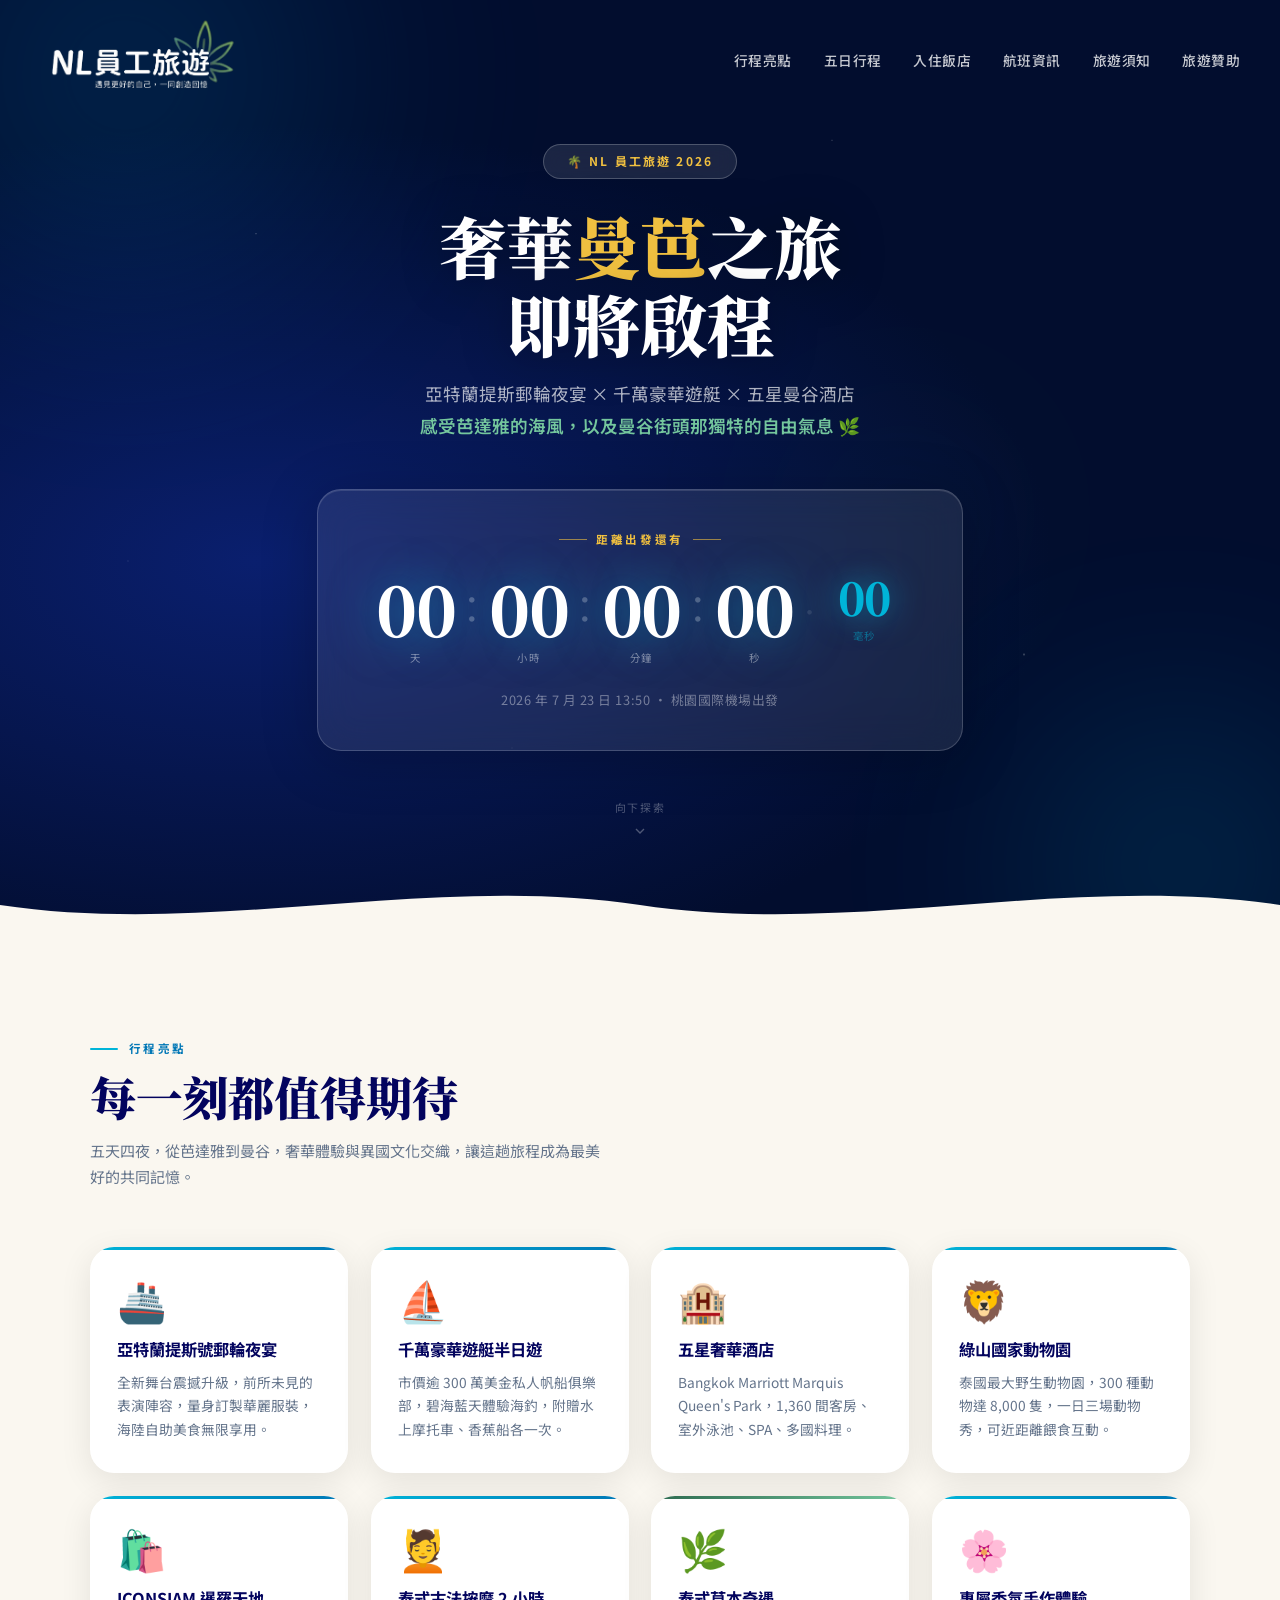
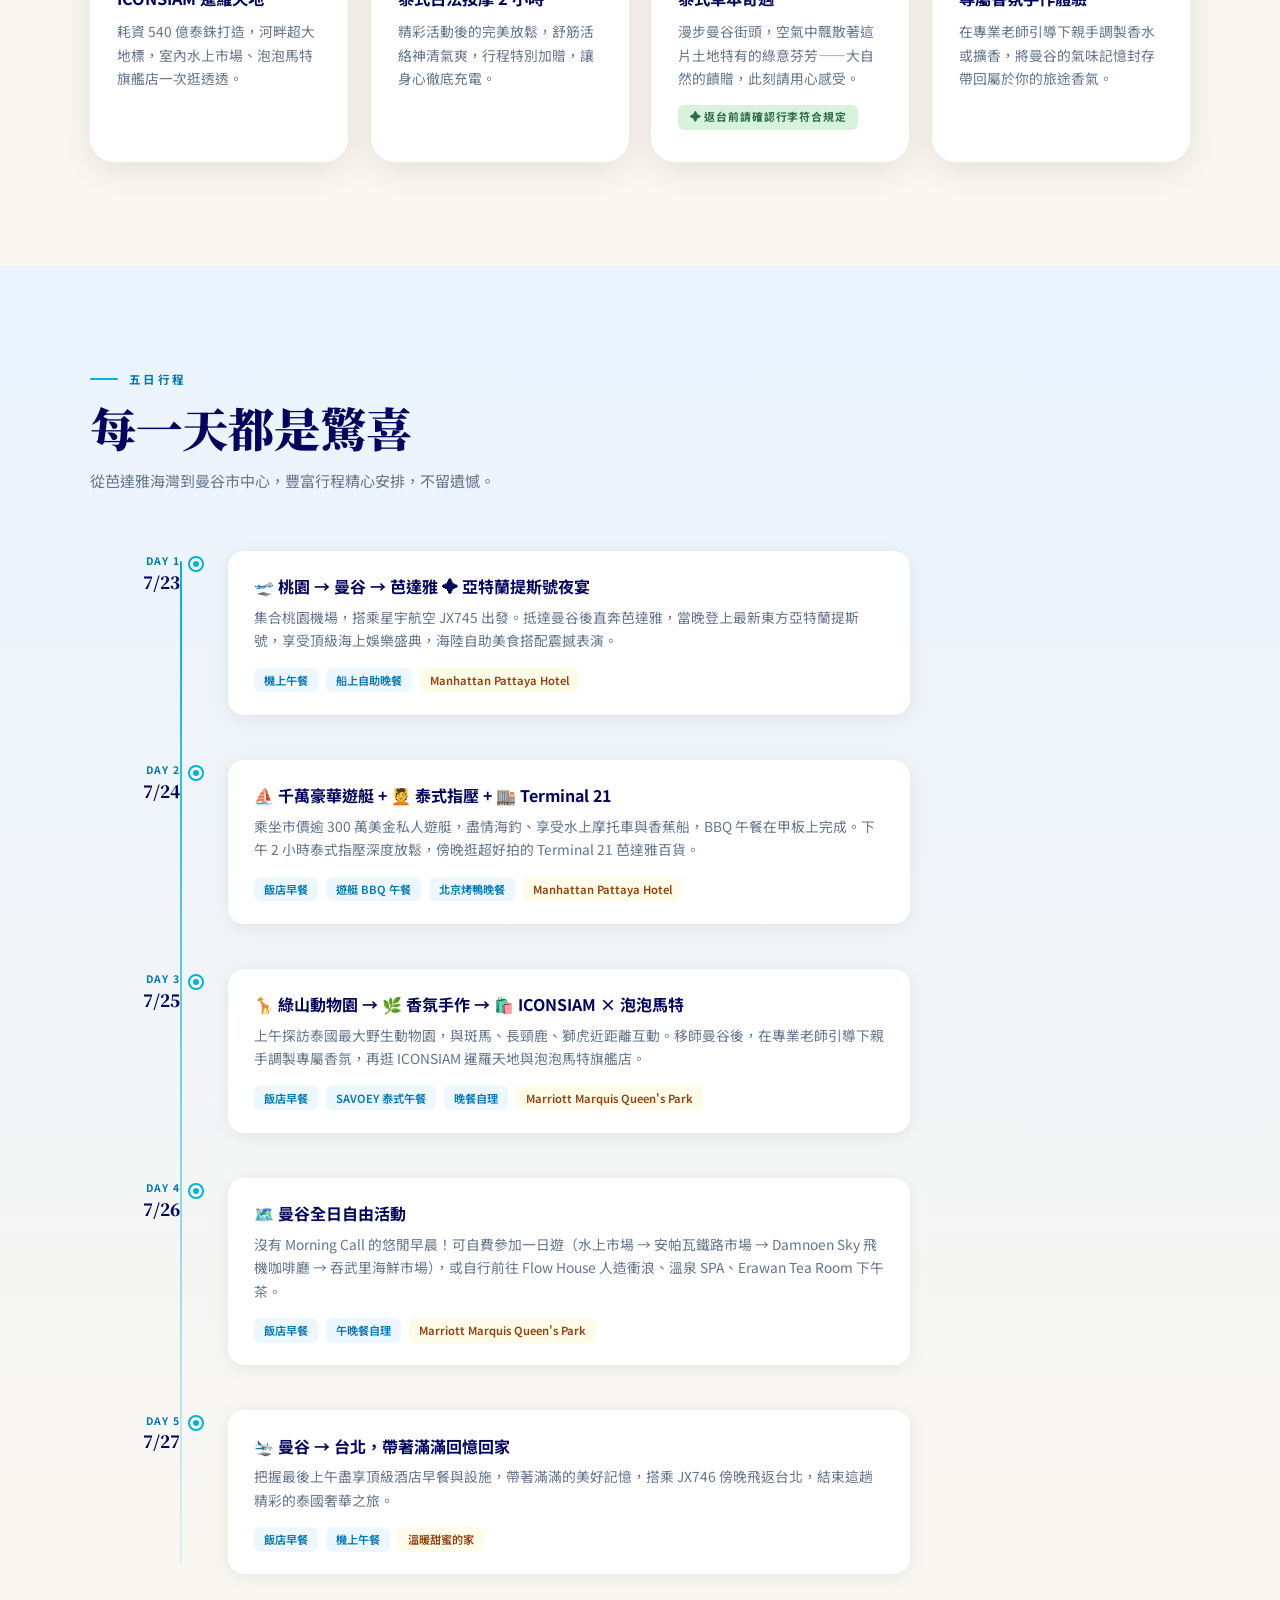
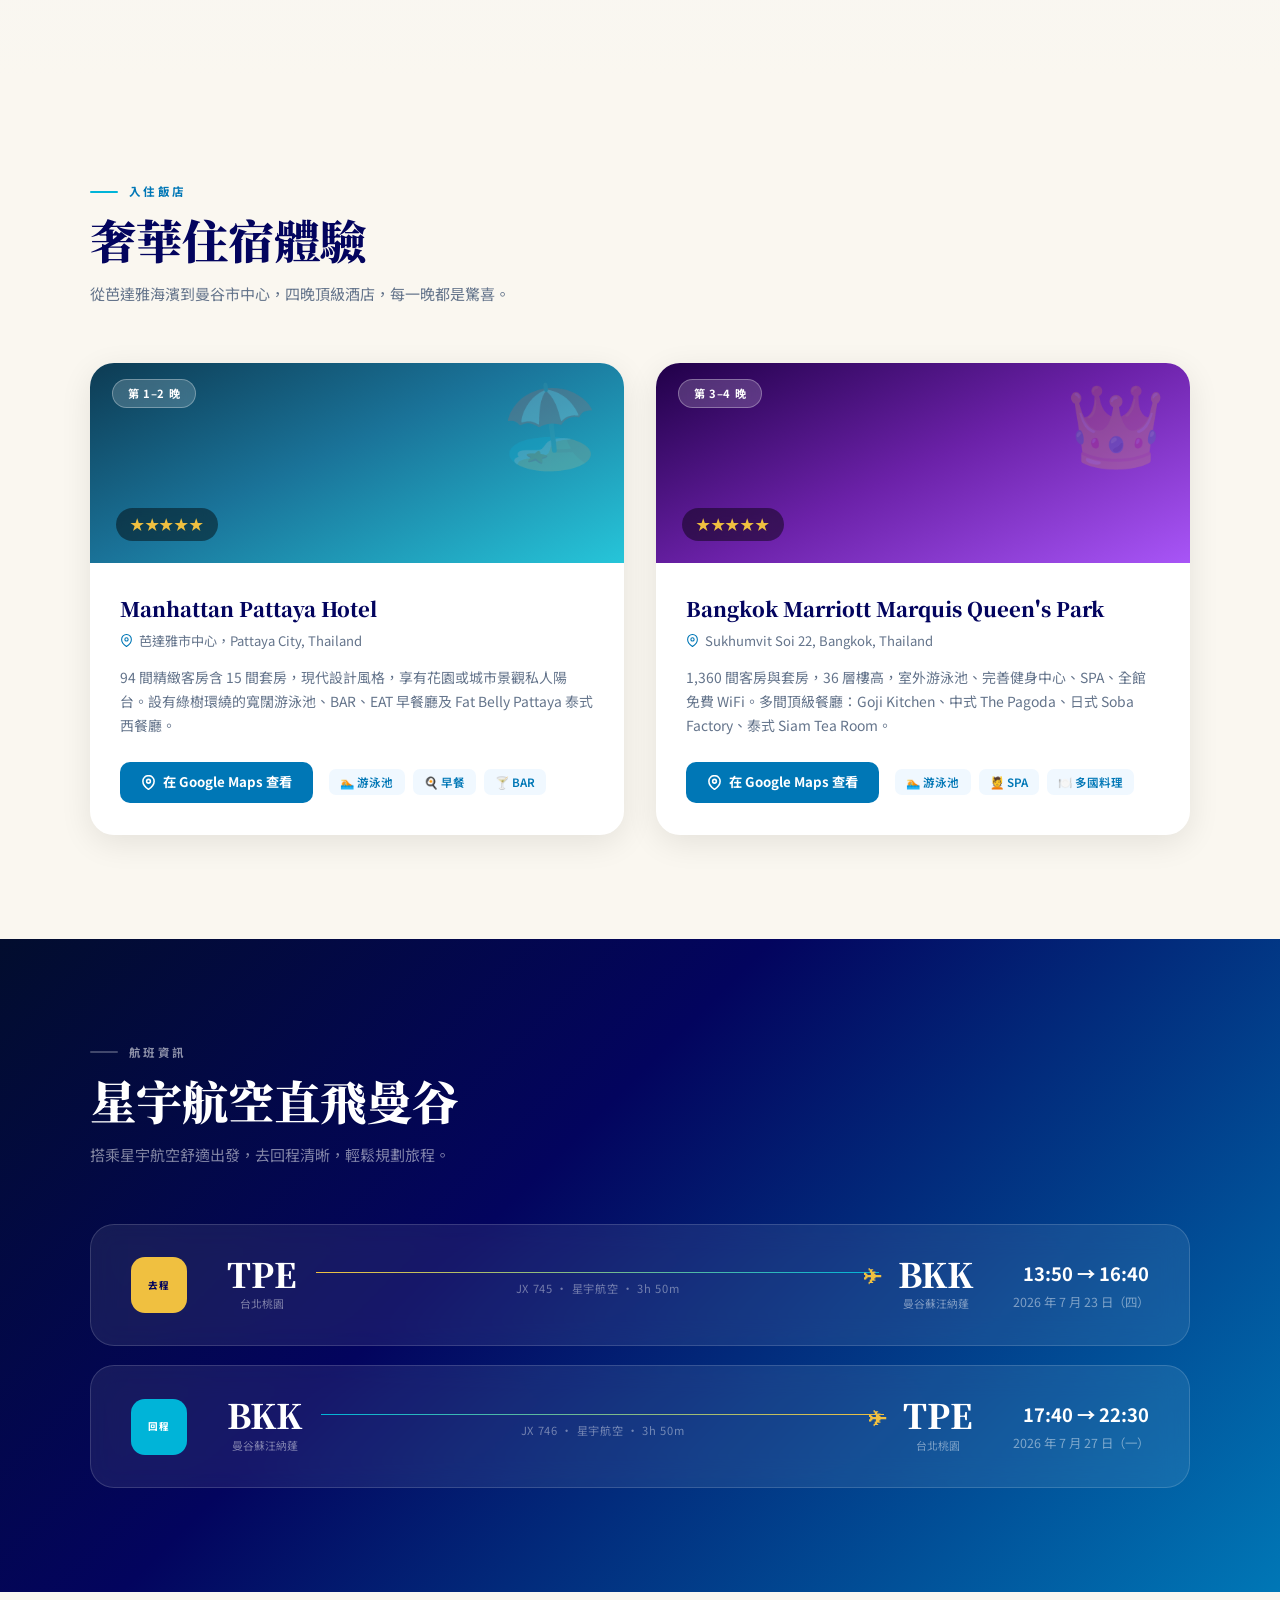
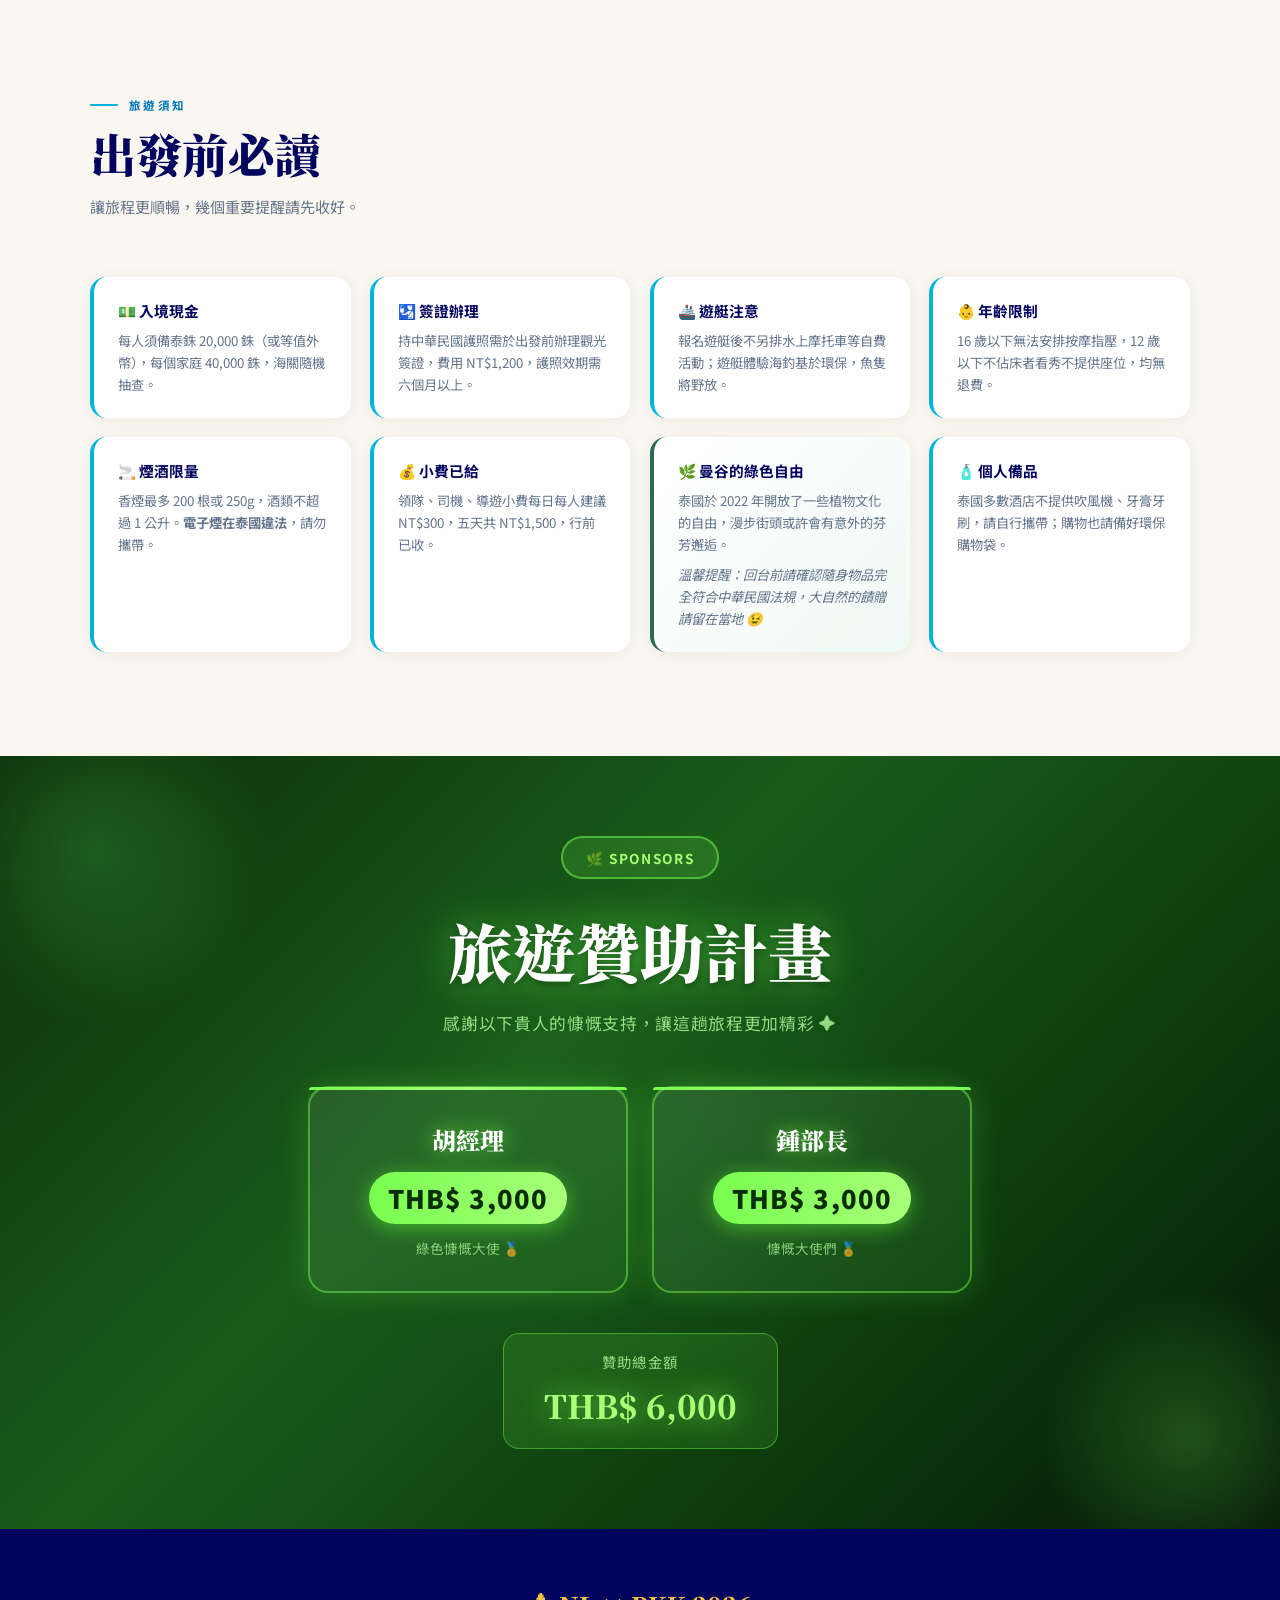
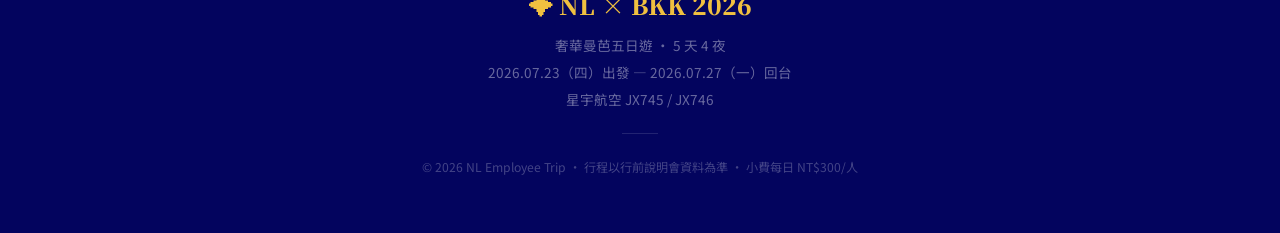
==== index.html @ 656993e3 "update" ====
<!DOCTYPE html>
<html lang="zh-TW">
<head>
  <meta charset="UTF-8" />
  <meta name="viewport" content="width=device-width, initial-scale=1.0" />
  <title>NL 員工旅遊 2026 — 奢華曼芭五日</title>
  <meta name="description" content="NL 2026 員工旅遊：亞特蘭提斯郵輪夜宴 × 千萬豪華遊艇 × 五星曼谷酒店，7/23 出發！" />
  <!-- Fonts -->
  <link rel="preconnect" href="https://fonts.googleapis.com" />
  <link rel="preconnect" href="https://fonts.gstatic.com" crossorigin />
  <link href="https://fonts.googleapis.com/css2?family=Noto+Serif+TC:wght@700;900&family=Noto+Sans+TC:wght@400;500;700&display=swap" rel="stylesheet" />
  <!-- AOS -->
  <link href="https://unpkg.com/aos@2.3.1/dist/aos.css" rel="stylesheet" />
  <!-- Site CSS -->
  <link rel="stylesheet" href="style.css" />
  <meta property="og:title" content="NL 員工旅遊 2026 — 奢華曼芭五日" />
  <meta property="og:description" content="NL 2026 員工旅遊：亞特蘭提斯郵輪夜宴 × 千萬豪華遊艇 × 五星曼谷酒店，7/23 出發！" />
  <meta property="og:image" content="https://toychen-nl.github.io/nl-bkk/logo.png" />
  <meta property="og:url" content="https://toychen-nl.github.io/nl-bkk/" />
  <meta property="og:type" content="website" />
</head>
<body>

<!-- Floating leaves (cannabis-adjacent 🌿) -->
<div class="leaves-stage" aria-hidden="true"></div>

<!-- ── Navbar ── -->
<nav id="nav">
  <a class="nav-brand" href="#"><img src="logo.png" alt="NL Logo" class="nav-logo-img" style="max-width: 200px;" /></a>
  <button class="nav-toggle" id="nav-toggle" aria-label="選單">
    <span></span><span></span><span></span>
  </button>
  <ul class="nav-menu" id="nav-menu">
    <li><a href="#highlights">行程亮點</a></li>
    <li><a href="#itinerary">五日行程</a></li>
    <li><a href="#hotels">入住飯店</a></li>
    <li><a href="#flight">航班資訊</a></li>
    <li><a href="#tips">旅遊須知</a></li>
    <li><a href="#sponsors">旅遊贊助</a></li>
  </ul>
</nav>

<!-- ── Hero ── -->
<header class="hero">
  <div class="blob blob-a"></div>
  <div class="blob blob-b"></div>
  <div class="blob blob-c"></div>
  <div class="stars"></div>

  <span class="hero-eyebrow">🌴 NL 員工旅遊 2026</span>

  <h1>
    奢華<em>曼芭</em>之旅<br/>即將啟程
  </h1>

  <p class="hero-tagline">
    亞特蘭提斯郵輪夜宴 × 千萬豪華遊艇 × 五星曼谷酒店<br />
    <span class="herb-hint">感受芭達雅的海風，以及曼谷街頭那獨特的自由氣息 🌿</span>
  </p>

  <!-- Countdown -->
  <div class="cd-card">
    <div class="cd-label">距離出發還有</div>
    <div class="countdown">
      <div class="cd-unit">
        <span class="cd-num" id="cd-d">--</span>
        <span class="cd-unit-label">天</span>
      </div>
      <div class="cd-colon">:</div>
      <div class="cd-unit">
        <span class="cd-num" id="cd-h">--</span>
        <span class="cd-unit-label">小時</span>
      </div>
      <div class="cd-colon">:</div>
      <div class="cd-unit">
        <span class="cd-num" id="cd-m">--</span>
        <span class="cd-unit-label">分鐘</span>
      </div>
      <div class="cd-colon">:</div>
      <div class="cd-unit">
        <span class="cd-num" id="cd-s">--</span>
        <span class="cd-unit-label">秒</span>
      </div>
      <div class="cd-colon cd-dot">.</div>
      <div class="cd-unit cd-unit-ms">
        <span class="cd-num" id="cd-ms">--</span>
        <span class="cd-unit-label">毫秒</span>
      </div>
    </div>
    <div class="cd-note">2026 年 7 月 23 日 13:50 · 桃園國際機場出發</div>
  </div>

  <div class="scroll-cue">
    <span>向下探索</span>
    <svg viewBox="0 0 24 24" fill="none" stroke="currentColor" stroke-width="2">
      <polyline points="6 9 12 15 18 9"/>
    </svg>
  </div>

  <!-- Wave -->
  <div class="hero-wave">
    <svg viewBox="0 0 1440 72" preserveAspectRatio="none" fill="#faf7f0" xmlns="http://www.w3.org/2000/svg">
      <path d="M0,36 C240,72 480,0 720,36 C960,72 1200,0 1440,36 L1440,72 L0,72 Z"/>
    </svg>
  </div>
</header>

<!-- ── Highlights ── -->
<section id="highlights">
  <div class="inner">
    <p class="s-eyebrow" data-aos="fade-right">行程亮點</p>
    <h2 class="s-title" data-aos="fade-up">每一刻都值得期待</h2>
    <p class="s-desc" data-aos="fade-up" data-aos-delay="60">
      五天四夜，從芭達雅到曼谷，奢華體驗與異國文化交織，讓這趟旅程成為最美好的共同記憶。
    </p>
    <div class="hl-grid">
      <div class="hl-card" data-aos="fade-up" data-aos-delay="0">
        <span class="hl-icon">🚢</span>
        <h3>亞特蘭提斯號郵輪夜宴</h3>
        <p>全新舞台震撼升級，前所未見的表演陣容，量身訂製華麗服裝，海陸自助美食無限享用。</p>
      </div>
      <div class="hl-card" data-aos="fade-up" data-aos-delay="60">
        <span class="hl-icon">⛵</span>
        <h3>千萬豪華遊艇半日遊</h3>
        <p>市價逾 300 萬美金私人帆船俱樂部，碧海藍天體驗海釣，附贈水上摩托車、香蕉船各一次。</p>
      </div>
      <div class="hl-card" data-aos="fade-up" data-aos-delay="120">
        <span class="hl-icon">🏨</span>
        <h3>五星奢華酒店</h3>
        <p>Bangkok Marriott Marquis Queen's Park，1,360 間客房、室外泳池、SPA、多國料理。</p>
      </div>
      <div class="hl-card" data-aos="fade-up" data-aos-delay="0">
        <span class="hl-icon">🦁</span>
        <h3>綠山國家動物園</h3>
        <p>泰國最大野生動物園，300 種動物達 8,000 隻，一日三場動物秀，可近距離餵食互動。</p>
      </div>
      <div class="hl-card" data-aos="fade-up" data-aos-delay="60">
        <span class="hl-icon">🛍️</span>
        <h3>ICONSIAM 暹羅天地</h3>
        <p>耗資 540 億泰銖打造，河畔超大地標，室內水上市場、泡泡馬特旗艦店一次逛透透。</p>
      </div>
      <div class="hl-card" data-aos="fade-up" data-aos-delay="120">
        <span class="hl-icon">💆</span>
        <h3>泰式古法按摩 2 小時</h3>
        <p>精彩活動後的完美放鬆，舒筋活絡神清氣爽，行程特別加贈，讓身心徹底充電。</p>
      </div>
      <div class="hl-card herb" data-aos="fade-up" data-aos-delay="0">
        <span class="hl-icon">🌿</span>
        <h3>泰式草本奇遇</h3>
        <p>漫步曼谷街頭，空氣中飄散著這片土地特有的綠意芬芳——大自然的饋贈，此刻請用心感受。</p>
        <span class="herb-tag">✦ 返台前請確認行李符合規定</span>
      </div>
      <div class="hl-card" data-aos="fade-up" data-aos-delay="60">
        <span class="hl-icon">🌸</span>
        <h3>專屬香氛手作體驗</h3>
        <p>在專業老師引導下親手調製香水或擴香，將曼谷的氣味記憶封存帶回屬於你的旅途香氣。</p>
      </div>
    </div>
  </div>
</section>

<!-- ── Itinerary ── -->
<section id="itinerary">
  <div class="inner">
    <p class="s-eyebrow" data-aos="fade-right">五日行程</p>
    <h2 class="s-title" data-aos="fade-up">每一天都是驚喜</h2>
    <p class="s-desc" data-aos="fade-up" data-aos-delay="60">
      從芭達雅海灣到曼谷市中心，豐富行程精心安排，不留遺憾。
    </p>

    <div class="timeline">
      <!-- Day 1 -->
      <div class="tl-row" data-aos="fade-up">
        <div class="tl-meta">
          <span class="tl-day">Day 1</span>
          <span class="tl-date">7/23</span>
        </div>
        <div class="tl-connector"><div class="tl-dot"></div></div>
        <div class="tl-content">
          <h3>🛫 桃園 → 曼谷 → 芭達雅 ✦ 亞特蘭提斯號夜宴</h3>
          <p>集合桃園機場，搭乘星宇航空 JX745 出發。抵達曼谷後直奔芭達雅，當晚登上最新東方亞特蘭提斯號，享受頂級海上娛樂盛典，海陸自助美食搭配震撼表演。</p>
          <div class="tl-tags">
            <span class="tl-tag meal">機上午餐</span>
            <span class="tl-tag meal">船上自助晚餐</span>
            <span class="tl-tag hotel">Manhattan Pattaya Hotel</span>
          </div>
        </div>
      </div>
      <!-- Day 2 -->
      <div class="tl-row" data-aos="fade-up">
        <div class="tl-meta">
          <span class="tl-day">Day 2</span>
          <span class="tl-date">7/24</span>
        </div>
        <div class="tl-connector"><div class="tl-dot"></div></div>
        <div class="tl-content">
          <h3>⛵ 千萬豪華遊艇 + 💆 泰式指壓 + 🏬 Terminal 21</h3>
          <p>乘坐市價逾 300 萬美金私人遊艇，盡情海釣、享受水上摩托車與香蕉船，BBQ 午餐在甲板上完成。下午 2 小時泰式指壓深度放鬆，傍晚逛超好拍的 Terminal 21 芭達雅百貨。</p>
          <div class="tl-tags">
            <span class="tl-tag meal">飯店早餐</span>
            <span class="tl-tag meal">遊艇 BBQ 午餐</span>
            <span class="tl-tag meal">北京烤鴨晚餐</span>
            <span class="tl-tag hotel">Manhattan Pattaya Hotel</span>
          </div>
        </div>
      </div>
      <!-- Day 3 -->
      <div class="tl-row" data-aos="fade-up">
        <div class="tl-meta">
          <span class="tl-day">Day 3</span>
          <span class="tl-date">7/25</span>
        </div>
        <div class="tl-connector"><div class="tl-dot"></div></div>
        <div class="tl-content">
          <h3>🦒 綠山動物園 → 🌿 香氛手作 → 🛍️ ICONSIAM × 泡泡馬特</h3>
          <p>上午探訪泰國最大野生動物園，與斑馬、長頸鹿、獅虎近距離互動。移師曼谷後，在專業老師引導下親手調製專屬香氛，再逛 ICONSIAM 暹羅天地與泡泡馬特旗艦店。</p>
          <div class="tl-tags">
            <span class="tl-tag meal">飯店早餐</span>
            <span class="tl-tag meal">SAVOEY 泰式午餐</span>
            <span class="tl-tag meal">晚餐自理</span>
            <span class="tl-tag hotel">Marriott Marquis Queen's Park</span>
          </div>
        </div>
      </div>
      <!-- Day 4 -->
      <div class="tl-row" data-aos="fade-up">
        <div class="tl-meta">
          <span class="tl-day">Day 4</span>
          <span class="tl-date">7/26</span>
        </div>
        <div class="tl-connector"><div class="tl-dot"></div></div>
        <div class="tl-content">
          <h3>🗺️ 曼谷全日自由活動</h3>
          <p>沒有 Morning Call 的悠閒早晨！可自費參加一日遊（水上市場 → 安帕瓦鐵路市場 → Damnoen Sky 飛機咖啡廳 → 吞武里海鮮市場），或自行前往 Flow House 人造衝浪、溫泉 SPA、Erawan Tea Room 下午茶。</p>
          <div class="tl-tags">
            <span class="tl-tag meal">飯店早餐</span>
            <span class="tl-tag meal">午晚餐自理</span>
            <span class="tl-tag hotel">Marriott Marquis Queen's Park</span>
          </div>
        </div>
      </div>
      <!-- Day 5 -->
      <div class="tl-row" data-aos="fade-up">
        <div class="tl-meta">
          <span class="tl-day">Day 5</span>
          <span class="tl-date">7/27</span>
        </div>
        <div class="tl-connector"><div class="tl-dot"></div></div>
        <div class="tl-content">
          <h3>🛬 曼谷 → 台北，帶著滿滿回憶回家</h3>
          <p>把握最後上午盡享頂級酒店早餐與設施，帶著滿滿的美好記憶，搭乘 JX746 傍晚飛返台北，結束這趟精彩的泰國奢華之旅。</p>
          <div class="tl-tags">
            <span class="tl-tag meal">飯店早餐</span>
            <span class="tl-tag meal">機上午餐</span>
            <span class="tl-tag hotel">溫暖甜蜜的家</span>
          </div>
        </div>
      </div>
    </div>
  </div>
</section>

<!-- ── Hotels ── -->
<section id="hotels">
  <div class="inner">
    <p class="s-eyebrow" data-aos="fade-right">入住飯店</p>
    <h2 class="s-title" data-aos="fade-up">奢華住宿體驗</h2>
    <p class="s-desc" data-aos="fade-up" data-aos-delay="60">
      從芭達雅海濱到曼谷市中心，四晚頂級酒店，每一晚都是驚喜。
    </p>
    <div class="hotel-grid">
      <!-- Hotel 1 -->
      <div class="hotel-card" data-aos="fade-up">
        <div class="hotel-cover hotel-cover-1">
          <span class="hotel-nights-pill">第 1–2 晚</span>
          <div class="hotel-big-icon">🏖️</div>
          <div class="hotel-stars-pill">★★★★★</div>
        </div>
        <div class="hotel-body">
          <h3>Manhattan Pattaya Hotel</h3>
          <div class="hotel-loc">
            <svg viewBox="0 0 24 24" fill="none" stroke="currentColor" stroke-width="2">
              <path d="M21 10c0 7-9 13-9 13s-9-6-9-13a9 9 0 1 1 18 0z"/><circle cx="12" cy="10" r="3"/>
            </svg>
            芭達雅市中心，Pattaya City, Thailand
          </div>
          <p class="hotel-desc">
            94 間精緻客房含 15 間套房，現代設計風格，享有花園或城市景觀私人陽台。設有綠樹環繞的寬闊游泳池、BAR、EAT 早餐廳及 Fat Belly Pattaya 泰式西餐廳。
          </p>
          <div class="hotel-actions">
            <a class="map-btn" href="https://www.google.com/maps/search/?api=1&query=Manhattan+Pattaya+Hotel+Pattaya+Thailand" target="_blank" rel="noopener">
              <svg viewBox="0 0 24 24" fill="none" stroke="currentColor" stroke-width="2.5">
                <path d="M21 10c0 7-9 13-9 13s-9-6-9-13a9 9 0 1 1 18 0z"/><circle cx="12" cy="10" r="3"/>
              </svg>
              在 Google Maps 查看
            </a>
            <div class="hotel-feature">
              <span class="h-feat">🏊 游泳池</span>
              <span class="h-feat">🍳 早餐</span>
              <span class="h-feat">🍸 BAR</span>
            </div>
          </div>
        </div>
      </div>
      <!-- Hotel 2 -->
      <div class="hotel-card" data-aos="fade-up" data-aos-delay="100">
        <div class="hotel-cover hotel-cover-2">
          <span class="hotel-nights-pill">第 3–4 晚</span>
          <div class="hotel-big-icon">👑</div>
          <div class="hotel-stars-pill">★★★★★</div>
        </div>
        <div class="hotel-body">
          <h3>Bangkok Marriott Marquis Queen's Park</h3>
          <div class="hotel-loc">
            <svg viewBox="0 0 24 24" fill="none" stroke="currentColor" stroke-width="2">
              <path d="M21 10c0 7-9 13-9 13s-9-6-9-13a9 9 0 1 1 18 0z"/><circle cx="12" cy="10" r="3"/>
            </svg>
            Sukhumvit Soi 22, Bangkok, Thailand
          </div>
          <p class="hotel-desc">
            1,360 間客房與套房，36 層樓高，室外游泳池、完善健身中心、SPA、全館免費 WiFi。多間頂級餐廳：Goji Kitchen、中式 The Pagoda、日式 Soba Factory、泰式 Siam Tea Room。
          </p>
          <div class="hotel-actions">
            <a class="map-btn" href="https://www.google.com/maps/search/?api=1&query=Bangkok+Marriott+Marquis+Queen%27s+Park" target="_blank" rel="noopener">
              <svg viewBox="0 0 24 24" fill="none" stroke="currentColor" stroke-width="2.5">
                <path d="M21 10c0 7-9 13-9 13s-9-6-9-13a9 9 0 1 1 18 0z"/><circle cx="12" cy="10" r="3"/>
              </svg>
              在 Google Maps 查看
            </a>
            <div class="hotel-feature">
              <span class="h-feat">🏊 游泳池</span>
              <span class="h-feat">💆 SPA</span>
              <span class="h-feat">🍽️ 多國料理</span>
            </div>
          </div>
        </div>
      </div>
    </div>
  </div>
</section>

<!-- ── Flight ── -->
<section id="flight">
  <div class="inner">
    <p class="s-eyebrow" data-aos="fade-right">航班資訊</p>
    <h2 class="s-title" data-aos="fade-up">星宇航空直飛曼谷</h2>
    <p class="s-desc" data-aos="fade-up" data-aos-delay="60">
      搭乘星宇航空舒適出發，去回程清晰，輕鬆規劃旅程。
    </p>
    <div class="flight-list">
      <!-- Go -->
      <div class="f-card" data-aos="fade-up">
        <div class="f-badge go">去程</div>
        <div class="f-route">
          <div class="f-ap">
            <div class="f-code">TPE</div>
            <div class="f-city">台北桃園</div>
          </div>
          <div class="f-mid">
            <div class="f-bar"></div>
            <div class="f-num">JX 745 · 星宇航空 · 3h 50m</div>
          </div>
          <div class="f-ap">
            <div class="f-code">BKK</div>
            <div class="f-city">曼谷蘇汪納蓬</div>
          </div>
        </div>
        <div class="f-time">
          <div class="f-time-main">13:50 → 16:40</div>
          <div class="f-time-sub">2026 年 7 月 23 日（四）</div>
        </div>
      </div>
      <!-- Return -->
      <div class="f-card" data-aos="fade-up" data-aos-delay="80">
        <div class="f-badge back">回程</div>
        <div class="f-route">
          <div class="f-ap">
            <div class="f-code">BKK</div>
            <div class="f-city">曼谷蘇汪納蓬</div>
          </div>
          <div class="f-mid">
            <div class="f-bar" style="background:linear-gradient(90deg,var(--teal),var(--gold))"></div>
            <div class="f-num">JX 746 · 星宇航空 · 3h 50m</div>
          </div>
          <div class="f-ap">
            <div class="f-code">TPE</div>
            <div class="f-city">台北桃園</div>
          </div>
        </div>
        <div class="f-time">
          <div class="f-time-main">17:40 → 22:30</div>
          <div class="f-time-sub">2026 年 7 月 27 日（一）</div>
        </div>
      </div>
    </div>
  </div>
</section>

<!-- ── Tips ── -->
<section id="tips">
  <div class="inner">
    <p class="s-eyebrow" data-aos="fade-right">旅遊須知</p>
    <h2 class="s-title" data-aos="fade-up">出發前必讀</h2>
    <p class="s-desc" data-aos="fade-up" data-aos-delay="60">
      讓旅程更順暢，幾個重要提醒請先收好。
    </p>
    <div class="tips-grid">
      <div class="tip-card" data-aos="fade-up">
        <h4>💵 入境現金</h4>
        <p>每人須備泰銖 20,000 銖（或等值外幣），每個家庭 40,000 銖，海關隨機抽查。</p>
      </div>
      <div class="tip-card" data-aos="fade-up" data-aos-delay="40">
        <h4>🛂 簽證辦理</h4>
        <p>持中華民國護照需於出發前辦理觀光簽證，費用 NT$1,200，護照效期需六個月以上。</p>
      </div>
      <div class="tip-card" data-aos="fade-up" data-aos-delay="80">
        <h4>🚢 遊艇注意</h4>
        <p>報名遊艇後不另排水上摩托車等自費活動；遊艇體驗海釣基於環保，魚隻將野放。</p>
      </div>
      <div class="tip-card" data-aos="fade-up" data-aos-delay="120">
        <h4>👶 年齡限制</h4>
        <p>16 歲以下無法安排按摩指壓，12 歲以下不佔床者看秀不提供座位，均無退費。</p>
      </div>
      <div class="tip-card" data-aos="fade-up">
        <h4>🚬 煙酒限量</h4>
        <p>香煙最多 200 根或 250g，酒類不超過 1 公升。<strong>電子煙在泰國違法</strong>，請勿攜帶。</p>
      </div>
      <div class="tip-card" data-aos="fade-up" data-aos-delay="40">
        <h4>💰 小費已給</h4>
        <p>領隊、司機、導遊小費每日每人建議 NT$300，五天共 NT$1,500，行前已收。</p>
      </div>
      <div class="tip-card herb-tip" data-aos="fade-up" data-aos-delay="80">
        <h4>🌿 曼谷的綠色自由</h4>
        <p>泰國於 2022 年開放了一些植物文化的自由，漫步街頭或許會有意外的芬芳邂逅。</p>
        <p class="tip-wink">溫馨提醒：回台前請確認隨身物品完全符合中華民國法規，大自然的饋贈請留在當地 😉</p>
      </div>
      <div class="tip-card" data-aos="fade-up" data-aos-delay="120">
        <h4>🧴 個人備品</h4>
        <p>泰國多數酒店不提供吹風機、牙膏牙刷，請自行攜帶；購物也請備好環保購物袋。</p>
      </div>
    </div>
  </div>
</section>

<!-- ── Green Sponsors ── -->
<section id="sponsors" style="
  background: linear-gradient(135deg, #0a2e0a 0%, #1a5c1a 40%, #0d3d0d 70%, #051a05 100%);
  position: relative;
  overflow: hidden;
  padding: 5rem 0;
">
  <!-- Glow blobs -->
  <div style="position:absolute;top:-80px;left:-80px;width:350px;height:350px;background:radial-gradient(circle,rgba(80,200,80,0.25) 0%,transparent 70%);pointer-events:none;"></div>
  <div style="position:absolute;bottom:-60px;right:-60px;width:300px;height:300px;background:radial-gradient(circle,rgba(120,255,100,0.2) 0%,transparent 70%);pointer-events:none;"></div>
  <div style="position:absolute;top:50%;left:50%;transform:translate(-50%,-50%);width:600px;height:600px;background:radial-gradient(circle,rgba(60,180,60,0.1) 0%,transparent 65%);pointer-events:none;"></div>

  <div class="inner" style="position:relative;z-index:1;text-align:center;">

    <!-- Badge -->
    <div data-aos="zoom-in" style="display:inline-block;background:rgba(120,255,80,0.15);border:2px solid rgba(120,255,80,0.5);border-radius:999px;padding:.4rem 1.4rem;margin-bottom:1.2rem;">
      <span style="color:#a8ff78;font-size:.85rem;font-weight:700;letter-spacing:.12em;text-transform:uppercase;">🌿 Sponsors</span>
    </div>

    <!-- Title -->
    <h2 data-aos="fade-up" data-aos-delay="60" style="
      font-family:'Noto Serif TC',serif;
      font-size:clamp(2.2rem,6vw,4rem);
      font-weight:900;
      color:#fff;
      margin:0 0 .4rem;
      text-shadow:0 0 40px rgba(100,255,80,0.6), 0 2px 8px rgba(0,0,0,.6);
    ">
      旅遊贊助計畫
    </h2>
    <p data-aos="fade-up" data-aos-delay="100" style="color:rgba(180,255,160,0.8);font-size:1.05rem;margin-bottom:3rem;letter-spacing:.04em;">
      感謝以下貴人的慷慨支持，讓這趟旅程更加精彩 ✦
    </p>

    <!-- Sponsor Cards -->
    <div style="display:flex;flex-wrap:wrap;gap:1.5rem;justify-content:center;margin-bottom:2.5rem;">

      <!-- Card 1 -->
      <div data-aos="fade-up" data-aos-delay="120" style="
        background:linear-gradient(145deg,rgba(255,255,255,0.08),rgba(80,200,80,0.12));
        border:2px solid rgba(120,255,80,0.45);
        border-radius:20px;
        padding:2rem 2.5rem;
        min-width:260px;
        max-width:320px;
        flex:1;
        position:relative;
        box-shadow:0 0 30px rgba(80,200,60,0.3), inset 0 1px 0 rgba(255,255,255,0.12);
        backdrop-filter:blur(10px);
      ">
        <div style="position:absolute;top:-1px;right:-1px;left:-1px;height:3px;background:linear-gradient(90deg,#78ff50,#a8ff78,#78ff50);border-radius:20px 20px 0 0;"></div>
        <div style="
          font-family:'Noto Serif TC',serif;
          font-size:1.5rem;
          font-weight:900;
          color:#fff;
          margin-bottom:.3rem;
          text-shadow:0 0 20px rgba(120,255,80,0.7);
        ">胡經理</div>
        <div style="
          display:inline-block;
          background:linear-gradient(90deg,#78ff50,#a8ff78);
          color:#0a2e0a;
          font-weight:900;
          font-size:1.6rem;
          padding:.3rem 1.2rem;
          border-radius:999px;
          margin-top:.5rem;
          box-shadow:0 4px 20px rgba(100,255,60,0.5);
          letter-spacing:.04em;
        ">THB$ 3,000</div>
        <div style="margin-top:.8rem;color:rgba(180,255,160,0.7);font-size:.85rem;">綠色慷慨大使 🏅</div>
      </div>

      <!-- Card 2 -->
      <div data-aos="fade-up" data-aos-delay="200" style="
        background:linear-gradient(145deg,rgba(255,255,255,0.08),rgba(80,200,80,0.12));
        border:2px solid rgba(120,255,80,0.45);
        border-radius:20px;
        padding:2rem 2.5rem;
        min-width:260px;
        max-width:320px;
        flex:1;
        position:relative;
        box-shadow:0 0 30px rgba(80,200,60,0.3), inset 0 1px 0 rgba(255,255,255,0.12);
        backdrop-filter:blur(10px);
      ">
        <div style="position:absolute;top:-1px;right:-1px;left:-1px;height:3px;background:linear-gradient(90deg,#78ff50,#a8ff78,#78ff50);border-radius:20px 20px 0 0;"></div>
        <div style="
          font-family:'Noto Serif TC',serif;
          font-size:1.5rem;
          font-weight:900;
          color:#fff;
          margin-bottom:.3rem;
          text-shadow:0 0 20px rgba(120,255,80,0.7);
        ">鍾部長</div>
        <div style="
          display:inline-block;
          background:linear-gradient(90deg,#78ff50,#a8ff78);
          color:#0a2e0a;
          font-weight:900;
          font-size:1.6rem;
          padding:.3rem 1.2rem;
          border-radius:999px;
          margin-top:.5rem;
          box-shadow:0 4px 20px rgba(100,255,60,0.5);
          letter-spacing:.04em;
        ">THB$ 3,000</div>
        <div style="margin-top:.8rem;color:rgba(180,255,160,0.7);font-size:.85rem;">慷慨大使們 🏅</div>
      </div>

    </div>

    <!-- Total -->
    <div data-aos="zoom-in" data-aos-delay="280" style="
      display:inline-block;
      background:rgba(120,255,80,0.12);
      border:1.5px solid rgba(120,255,80,0.4);
      border-radius:16px;
      padding:1rem 2.5rem;
    ">
      <div style="color:rgba(180,255,160,0.8);font-size:.9rem;margin-bottom:.3rem;letter-spacing:.08em;">贊助總金額</div>
      <div style="
        font-family:'Noto Serif TC',serif;
        font-size:2rem;
        font-weight:900;
        color:#a8ff78;
        text-shadow:0 0 30px rgba(120,255,80,0.8);
      ">THB$ 6,000</div>
    </div>

  </div>
</section>

<!-- ── Footer ── -->
<footer>
  <div class="footer-logo">✦ NL × BKK 2026</div>
  <p class="footer-line">奢華曼芭五日遊 · 5 天 4 夜</p>
  <p class="footer-line">2026.07.23（四）出發 — 2026.07.27（一）回台</p>
  <p class="footer-line">星宇航空 JX745 / JX746</p>
  <div class="footer-divider"></div>
  <p class="footer-legal">© 2026 NL Employee Trip · 行程以行前說明會資料為準 · 小費每日 NT$300/人</p>
</footer>

<!-- ── Scripts ── -->
<script src="https://unpkg.com/aos@2.3.1/dist/aos.js"></script>
<script>
// AOS
AOS.init({ duration: 680, once: true, offset: 70, easing: 'ease-out-quart' });

// ── Countdown (requestAnimationFrame for smooth ms) ──
const TARGET = new Date('2026-07-23T13:50:00');
const cdD  = document.getElementById('cd-d');
const cdH  = document.getElementById('cd-h');
const cdM  = document.getElementById('cd-m');
const cdS  = document.getElementById('cd-s');
const cdMs = document.getElementById('cd-ms');
function pad2(n) { return String(Math.max(0, n)).padStart(2, '0'); }
function pad3(n) { return String(Math.max(0, n)).padStart(3, '0'); }

let prevS = -1;
function tick() {
  const diff = TARGET - Date.now();
  if (diff <= 0) {
    [cdD, cdH, cdM, cdS, cdMs].forEach(el => el.textContent = '00');
    return;
  }
  const s = Math.floor(diff / 1000);
  if (s !== prevS) {
    cdD.textContent = pad2(Math.floor(diff / 86400000));
    cdH.textContent = pad2(Math.floor((diff % 86400000) / 3600000));
    cdM.textContent = pad2(Math.floor((diff % 3600000)  / 60000));
    cdS.textContent = pad2(s % 60);
    prevS = s;
  }
  cdMs.textContent = pad3(diff % 1000);
  requestAnimationFrame(tick);
}
requestAnimationFrame(tick);

// ── Navbar scroll ──
const nav = document.getElementById('nav');
window.addEventListener('scroll', () => {
  nav.classList.toggle('stuck', window.scrollY > 40);
}, { passive: true });

// ── Mobile nav ──
const toggle = document.getElementById('nav-toggle');
const menu   = document.getElementById('nav-menu');
toggle.addEventListener('click', () => {
  menu.classList.toggle('open');
});
menu.querySelectorAll('a').forEach(a => a.addEventListener('click', () => menu.classList.remove('open')));

// ── Floating Leaves ──
const stage = document.querySelector('.leaves-stage');
const icons = ['🌿','🍃','🌱','🍀'];
const count = 14;
for (let i = 0; i < count; i++) {
  const el = document.createElement('span');
  el.className = 'fl';
  el.textContent = icons[i % icons.length];
  const dur   = 18 + Math.random() * 22;
  const delay = Math.random() * -30;
  const left  = Math.random() * 100;
  el.style.cssText = `left:${left}%;animation-duration:${dur}s;animation-delay:${delay}s;font-size:${0.7+Math.random()*0.8}rem;`;
  stage.appendChild(el);
}
</script>
</body>
</html>
---- style.css ----
/* ── Variables ── */
:root {
  --gold:        #f0c040;
  --gold-light:  #fde68a;
  --teal:        #00b4d8;
  --ocean:       #0077b6;
  --deep:        #03045e;
  --herb:        #2d6a4f;
  --herb-mid:    #40916c;
  --herb-light:  #74c69d;
  --sand:        #faf7f0;
  --white:       #ffffff;
  --text:        #1a1a2e;
  --muted:       #64748b;
  --card-shadow: 0 8px 32px rgba(0, 0, 0, 0.09);
  --radius-lg:   24px;
  --radius-md:   16px;
  --radius-sm:   10px;
}

/* ── Reset ── */
*, *::before, *::after { box-sizing: border-box; margin: 0; padding: 0; }
html { scroll-behavior: smooth; }
body {
  font-family: 'Noto Sans TC', 'Microsoft JhengHei', sans-serif;
  background: var(--sand);
  color: var(--text);
  line-height: 1.65;
  overflow-x: hidden;
}
img { display: block; max-width: 100%; }
a { color: inherit; }

/* Scrollbar */
::-webkit-scrollbar { width: 5px; }
::-webkit-scrollbar-track { background: #f0f0f0; }
::-webkit-scrollbar-thumb { background: var(--teal); border-radius: 3px; }

/* ── Floating Leaves ── */
.leaves-stage {
  position: fixed; inset: 0;
  pointer-events: none; z-index: 0;
  overflow: hidden;
}
.fl {
  position: absolute;
  font-size: 1.1rem;
  opacity: 0;
  animation: leaf-rise linear infinite;
  user-select: none;
  filter: blur(0.5px);
}
@keyframes leaf-rise {
  0%   { transform: translateY(100vh) rotate(0deg)   scale(0.8); opacity: 0; }
  8%   { opacity: 0.07; }
  92%  { opacity: 0.07; }
  100% { transform: translateY(-120px) rotate(540deg) scale(1.1); opacity: 0; }
}

/* ── Navbar ── */
#nav {
  position: fixed; top: 0; left: 0; right: 0; z-index: 999;
  display: flex; align-items: center; justify-content: space-between;
  padding: 1.2rem 2.5rem;
  transition: padding 0.35s, background 0.35s, box-shadow 0.35s;
}
#nav.stuck {
  padding: 0.75rem 2.5rem;
  background: rgba(3, 4, 94, 0.93);
  backdrop-filter: blur(14px);
  box-shadow: 0 2px 24px rgba(0,0,0,0.3);
}
.nav-brand {
  font-family: 'Noto Serif TC', serif;
  font-size: 1.05rem; font-weight: 900;
  color: var(--gold); letter-spacing: 0.05em;
  display: flex; align-items: center; gap: 0.4rem;
  text-decoration: none; z-index: 1;
}
.nav-menu { display: flex; gap: 2rem; list-style: none; }
.nav-menu a {
  color: rgba(255,255,255,0.78); text-decoration: none;
  font-size: 0.86rem; font-weight: 500;
  letter-spacing: 0.03em;
  position: relative; padding-bottom: 2px;
  transition: color 0.2s;
}
.nav-menu a::after {
  content: '';
  position: absolute; left: 0; bottom: 0; right: 0; height: 2px;
  background: var(--gold); border-radius: 1px;
  transform: scaleX(0); transform-origin: left;
  transition: transform 0.25s;
}
.nav-menu a:hover { color: var(--gold); }
.nav-menu a:hover::after { transform: scaleX(1); }
.nav-toggle {
  display: none; background: none; border: none;
  cursor: pointer; padding: 4px;
}
.nav-toggle span {
  display: block; width: 22px; height: 2px;
  background: var(--gold); border-radius: 1px;
  margin: 4px 0; transition: all 0.3s;
}

/* ── Hero ── */
.hero {
  position: relative; min-height: 100svh;
  display: flex; flex-direction: column;
  align-items: center; justify-content: center;
  text-align: center;
  padding: 9rem 1.5rem 6rem;
  overflow: hidden;
  background: radial-gradient(ellipse at 20% 60%, #0a1f6e 0%, #020d2e 55%),
              radial-gradient(ellipse at 80% 30%, #0077b6 0%, transparent 60%);
}
/* Animated blobs */
.blob {
  position: absolute; border-radius: 50%;
  filter: blur(90px); pointer-events: none;
  animation: blob-float ease-in-out infinite alternate;
}
.blob-a {
  width: 650px; height: 650px;
  background: radial-gradient(circle, #0077b6 0%, transparent 70%);
  top: -250px; left: -200px; opacity: 0.25;
  animation-duration: 22s;
}
.blob-b {
  width: 500px; height: 500px;
  background: radial-gradient(circle, var(--teal) 0%, transparent 70%);
  bottom: -180px; right: -150px; opacity: 0.18;
  animation-duration: 18s; animation-delay: -9s;
}
.blob-c {
  width: 320px; height: 320px;
  background: radial-gradient(circle, var(--herb) 0%, transparent 70%);
  top: 38%; left: 58%; opacity: 0.12;
  animation-duration: 26s; animation-delay: -4s;
}
@keyframes blob-float {
  from { transform: translate(0,0) scale(1); }
  to   { transform: translate(24px, -18px) scale(1.06); }
}
/* Star particles */
.stars {
  position: absolute; inset: 0;
  background-image:
    radial-gradient(1px 1px at 20% 25%, rgba(255,255,255,0.35) 0%, transparent 100%),
    radial-gradient(1px 1px at 65% 15%, rgba(255,255,255,0.25) 0%, transparent 100%),
    radial-gradient(1.5px 1.5px at 80% 70%, rgba(255,255,255,0.3) 0%, transparent 100%),
    radial-gradient(1px 1px at 40% 80%, rgba(255,255,255,0.2) 0%, transparent 100%),
    radial-gradient(1px 1px at 10% 60%, rgba(255,255,255,0.15) 0%, transparent 100%);
  pointer-events: none;
}
/* Bottom wave */
.hero-wave {
  position: absolute; bottom: -2px; left: 0; right: 0;
  line-height: 0;
}
.hero-wave svg { display: block; width: 100%; }

/* Hero content */
.hero-eyebrow {
  position: relative; z-index: 2;
  display: inline-flex; align-items: center; gap: 0.6rem;
  background: rgba(255,255,255,0.10);
  border: 1px solid rgba(255,255,255,0.22);
  backdrop-filter: blur(10px);
  border-radius: 999px; padding: 0.4rem 1.4rem;
  font-size: 0.75rem; font-weight: 700;
  letter-spacing: 0.18em; text-transform: uppercase;
  color: var(--gold); margin-bottom: 1.8rem;
}
.hero h1 {
  position: relative; z-index: 2;
  font-family: 'Noto Serif TC', serif;
  font-size: clamp(2.4rem, 6.5vw, 4.2rem);
  font-weight: 900; color: #fff; line-height: 1.15;
  text-shadow: 0 2px 48px rgba(0,0,0,0.35);
  margin-bottom: 1rem;
}
.hero h1 em { color: var(--gold); font-style: normal; }
.hero-tagline {
  position: relative; z-index: 2;
  color: rgba(255,255,255,0.68);
  font-size: clamp(0.9rem, 2.3vw, 1.1rem);
  max-width: 540px; margin: 0 auto 3rem;
  line-height: 1.8;
}
.hero-tagline .herb-hint {
  color: var(--herb-light); font-weight: 600;
}

/* ── Countdown ── */
.cd-card {
  position: relative; z-index: 2;
  background: rgba(255,255,255,0.09);
  border: 1px solid rgba(255,255,255,0.18);
  backdrop-filter: blur(20px);
  -webkit-backdrop-filter: blur(20px);
  border-radius: var(--radius-lg);
  padding: 2.5rem 3.5rem;
  margin-bottom: 2.5rem;
  box-shadow: 0 8px 56px rgba(0,0,0,0.22),
              inset 0 1px 0 rgba(255,255,255,0.12);
}
.cd-label {
  color: var(--gold);
  font-size: 0.72rem; font-weight: 700;
  letter-spacing: 0.22em; text-transform: uppercase;
  margin-bottom: 1.6rem;
  display: flex; align-items: center; justify-content: center; gap: 0.6rem;
}
.cd-label::before,
.cd-label::after {
  content: '';
  display: block; width: 28px; height: 1px;
  background: var(--gold); opacity: 0.6;
}
.countdown {
  display: flex; align-items: flex-start;
  justify-content: center; gap: 0.4rem;
}
.cd-unit { display: flex; flex-direction: column; align-items: center; min-width: 84px; }
.cd-num {
  font-family: 'Noto Serif TC', serif;
  font-size: clamp(2.8rem, 7vw, 4.2rem);
  font-weight: 900; color: #fff; line-height: 1;
  font-variant-numeric: tabular-nums;
  text-shadow: 0 0 48px rgba(0,180,216,0.55);
  letter-spacing: -0.02em;
}
.cd-unit-label {
  color: rgba(255,255,255,0.45);
  font-size: 0.65rem; letter-spacing: 0.15em;
  text-transform: uppercase; margin-top: 0.45rem;
}
.cd-colon {
  font-family: 'Noto Serif TC', serif;
  font-size: clamp(2rem, 5vw, 3rem);
  color: rgba(255,255,255,0.25); font-weight: 300;
  line-height: 1.1; padding-bottom: 1.2rem;
}
.cd-dot {
  font-size: clamp(1.6rem, 4vw, 2.5rem);
  padding-bottom: 1.5rem;
  opacity: 0.4;
}
.cd-unit-ms .cd-num {
  font-size: clamp(1.8rem, 4.5vw, 2.8rem);
  color: var(--teal);
  text-shadow: 0 0 32px rgba(0,180,216,0.7);
  font-variant-numeric: tabular-nums;
  letter-spacing: -0.01em;
  min-width: 64px;
  text-align: center;
}
.cd-unit-ms .cd-unit-label {
  color: rgba(0,180,216,0.5);
}
.cd-note {
  margin-top: 1.4rem;
  color: rgba(255,255,255,0.4);
  font-size: 0.8rem; letter-spacing: 0.04em;
}

/* Scroll cue */
.scroll-cue {
  position: relative; z-index: 2;
  display: flex; flex-direction: column;
  align-items: center; gap: 0.4rem;
  color: rgba(255,255,255,0.3);
  font-size: 0.68rem; letter-spacing: 0.14em;
  text-transform: uppercase;
  animation: nudge 2.8s ease-in-out infinite;
  margin-top: 0.5rem;
}
.scroll-cue svg { width: 16px; }
@keyframes nudge {
  0%,100% { transform: translateY(0); }
  50%      { transform: translateY(9px); opacity: 0.6; }
}

/* ── Section Shared ── */
section { padding: 6.5rem 1.5rem; position: relative; }
.inner { max-width: 1100px; margin: 0 auto; }
.s-eyebrow {
  display: flex; align-items: center; gap: 0.7rem;
  font-size: 0.72rem; font-weight: 700;
  letter-spacing: 0.2em; text-transform: uppercase;
  color: var(--ocean); margin-bottom: 0.7rem;
}
.s-eyebrow::before {
  content: ''; display: block; width: 28px; height: 2px;
  background: var(--teal); border-radius: 1px; flex-shrink: 0;
}
h2.s-title {
  font-family: 'Noto Serif TC', serif;
  font-size: clamp(1.9rem, 4.5vw, 2.9rem);
  font-weight: 900; color: var(--deep);
  margin-bottom: 0.8rem; line-height: 1.2;
}
.s-desc {
  color: var(--muted); max-width: 520px;
  font-size: 0.94rem; margin-bottom: 3.5rem;
  line-height: 1.75;
}

/* ── Highlights ── */
#highlights { background: var(--sand); }
.hl-grid {
  display: grid;
  grid-template-columns: repeat(auto-fill, minmax(248px, 1fr));
  gap: 1.4rem;
}
.hl-card {
  background: var(--white);
  border-radius: var(--radius-lg); padding: 2rem 1.7rem;
  box-shadow: var(--card-shadow);
  transition: transform 0.3s, box-shadow 0.3s;
  position: relative; overflow: hidden;
}
.hl-card::after {
  content: '';
  position: absolute; top: 0; left: 0; right: 0; height: 3px;
  background: linear-gradient(90deg, var(--teal), var(--ocean));
}
.hl-card.herb::after {
  background: linear-gradient(90deg, var(--herb), var(--herb-light));
}
.hl-card:hover { transform: translateY(-7px); box-shadow: 0 22px 52px rgba(0,119,182,0.13); }
.hl-card.herb:hover { box-shadow: 0 22px 52px rgba(45,106,79,0.14); }
.hl-icon { font-size: 2.5rem; margin-bottom: 1.1rem; display: block; line-height: 1; }
.hl-card h3 { font-size: 1.02rem; font-weight: 700; color: var(--deep); margin-bottom: 0.5rem; }
.hl-card p  { font-size: 0.86rem; color: var(--muted); line-height: 1.7; }
.herb-tag {
  display: inline-block; margin-top: 0.9rem;
  background: #d8f3dc; color: var(--herb);
  font-size: 0.68rem; font-weight: 700;
  padding: 0.22rem 0.7rem; border-radius: 6px;
  letter-spacing: 0.08em; text-transform: uppercase;
}

/* ── Itinerary ── */
#itinerary { background: linear-gradient(180deg, #eaf3ff 0%, var(--sand) 100%); }
.timeline {
  max-width: 820px;
  position: relative;
}
.timeline::before {
  content: '';
  position: absolute; left: 90px; top: 10px; bottom: 10px;
  width: 2px;
  background: linear-gradient(180deg, var(--teal) 0%, rgba(0,180,216,0.1) 100%);
  border-radius: 1px;
}
.tl-row {
  display: grid;
  grid-template-columns: 90px 2rem 1fr;
  gap: 0; margin-bottom: 2.8rem;
  position: relative;
}
.tl-row:last-child { margin-bottom: 0; }
.tl-meta { text-align: right; padding-top: 0.1rem; padding-right: 0; }
.tl-day {
  display: block; font-size: 0.65rem; font-weight: 700;
  letter-spacing: 0.12em; color: var(--ocean);
  text-transform: uppercase;
}
.tl-date {
  display: block; font-family: 'Noto Serif TC', serif;
  font-size: 1.05rem; font-weight: 900; color: var(--deep);
  line-height: 1.2; margin-top: 0.15rem;
}
.tl-connector {
  display: flex; flex-direction: column; align-items: center;
  padding-top: 0.45rem;
}
.tl-dot {
  width: 12px; height: 12px; border-radius: 50%; flex-shrink: 0;
  background: var(--teal); border: 3px solid white;
  box-shadow: 0 0 0 2px var(--teal);
  z-index: 1;
}
.tl-content {
  padding: 0.1rem 0 0 1.2rem;
  background: var(--white); border-radius: var(--radius-md);
  padding: 1.4rem 1.6rem;
  box-shadow: 0 3px 18px rgba(0,0,0,0.07);
  margin-left: 1rem;
}
.tl-content h3 { font-size: 1rem; font-weight: 700; color: var(--deep); margin-bottom: 0.4rem; }
.tl-content p { font-size: 0.86rem; color: var(--muted); line-height: 1.72; }
.tl-tags {
  display: flex; gap: 0.45rem; flex-wrap: wrap; margin-top: 0.9rem;
}
.tl-tag {
  font-size: 0.7rem; font-weight: 600;
  padding: 0.2rem 0.65rem; border-radius: 7px;
}
.tl-tag.meal  { background: #edf7ff; color: var(--ocean); }
.tl-tag.hotel { background: #fefce8; color: #92400e; }

/* ── Hotels ── */
#hotels { background: var(--sand); }
.hotel-grid {
  display: grid;
  grid-template-columns: repeat(auto-fill, minmax(480px, 1fr));
  gap: 2rem;
}
.hotel-card {
  background: var(--white);
  border-radius: var(--radius-lg); overflow: hidden;
  box-shadow: var(--card-shadow);
  transition: transform 0.3s, box-shadow 0.3s;
}
.hotel-card:hover {
  transform: translateY(-5px);
  box-shadow: 0 24px 64px rgba(0,0,0,0.11);
}
.hotel-cover {
  height: 200px; position: relative;
  display: flex; align-items: flex-end; padding: 1.4rem 1.6rem;
  overflow: hidden;
}
.hotel-cover-1 {
  background: linear-gradient(155deg, #0d3b53 0%, #1a7399 45%, #26c5d9 100%);
}
.hotel-cover-2 {
  background: linear-gradient(155deg, #200048 0%, #6b21a8 50%, #a855f7 100%);
}
.hotel-big-icon {
  position: absolute; right: 1.5rem; top: 1rem;
  font-size: 5rem; opacity: 0.18; line-height: 1;
  pointer-events: none; user-select: none;
}
.hotel-stars-pill {
  position: relative; z-index: 1;
  background: rgba(0,0,0,0.45); backdrop-filter: blur(8px);
  border-radius: 999px; padding: 0.3rem 0.9rem;
  color: var(--gold); font-size: 0.9rem; letter-spacing: 0.05em;
}
.hotel-nights-pill {
  position: absolute; top: 1rem; left: 1.4rem;
  background: rgba(255,255,255,0.18); backdrop-filter: blur(8px);
  border: 1px solid rgba(255,255,255,0.3);
  border-radius: 999px; padding: 0.25rem 0.9rem;
  color: white; font-size: 0.7rem; font-weight: 700;
  letter-spacing: 0.06em;
}
.hotel-body { padding: 1.8rem 1.9rem 2rem; }
.hotel-body h3 {
  font-family: 'Noto Serif TC', serif;
  font-size: 1.25rem; font-weight: 900; color: var(--deep);
  margin-bottom: 0.3rem;
}
.hotel-loc {
  display: flex; align-items: center; gap: 0.35rem;
  color: var(--muted); font-size: 0.82rem; margin-bottom: 0.9rem;
}
.hotel-loc svg { width: 13px; height: 13px; flex-shrink: 0; color: var(--ocean); }
.hotel-desc { font-size: 0.87rem; color: var(--muted); line-height: 1.72; margin-bottom: 1.5rem; }
.hotel-actions { display: flex; align-items: center; gap: 1rem; flex-wrap: wrap; }
.map-btn {
  display: inline-flex; align-items: center; gap: 0.45rem;
  background: var(--ocean); color: white;
  text-decoration: none; border-radius: var(--radius-sm);
  padding: 0.6rem 1.3rem; font-size: 0.83rem; font-weight: 700;
  transition: background 0.22s, transform 0.22s;
  white-space: nowrap;
}
.map-btn svg { width: 15px; height: 15px; flex-shrink: 0; }
.map-btn:hover { background: var(--deep); transform: translateY(-2px); }
.hotel-feature {
  display: flex; align-items: center; gap: 0.5rem;
  flex-wrap: wrap;
}
.h-feat {
  background: #f0f8ff; color: var(--ocean);
  font-size: 0.72rem; font-weight: 600;
  padding: 0.22rem 0.7rem; border-radius: 7px;
}

/* ── Flight ── */
#flight {
  background: linear-gradient(135deg, #020d2e 0%, var(--deep) 40%, var(--ocean) 100%);
}
#flight .s-eyebrow { color: rgba(255,255,255,0.55); }
#flight .s-eyebrow::before { background: rgba(255,255,255,0.25); }
#flight h2.s-title { color: white; }
#flight .s-desc { color: rgba(255,255,255,0.5); }
.flight-list { display: flex; flex-direction: column; gap: 1.2rem; }
.f-card {
  background: rgba(255,255,255,0.08);
  border: 1px solid rgba(255,255,255,0.15);
  backdrop-filter: blur(14px);
  border-radius: var(--radius-lg);
  padding: 2rem 2.5rem;
  display: flex; align-items: center; gap: 2.5rem; flex-wrap: wrap;
}
.f-badge {
  flex-shrink: 0; width: 56px; height: 56px; border-radius: 14px;
  display: flex; align-items: center; justify-content: center;
  font-size: 0.6rem; font-weight: 800;
  letter-spacing: 0.1em; text-transform: uppercase;
  line-height: 1.3; text-align: center;
}
.f-badge.go   { background: var(--gold); color: var(--deep); }
.f-badge.back { background: var(--teal); color: #fff; }
.f-route {
  flex: 1; min-width: 200px;
  display: flex; align-items: center; gap: 1.2rem;
}
.f-ap { text-align: center; flex-shrink: 0; }
.f-code {
  font-family: 'Noto Serif TC', serif;
  font-size: 2.1rem; font-weight: 900; color: white; line-height: 1;
}
.f-city { font-size: 0.68rem; color: rgba(255,255,255,0.45); margin-top: 0.3rem; }
.f-mid {
  flex: 1; display: flex; flex-direction: column;
  align-items: center; gap: 0.35rem;
}
.f-bar {
  width: 100%; height: 1px;
  background: linear-gradient(90deg, var(--gold), var(--teal));
  position: relative;
}
.f-bar::after {
  content: '✈';
  position: absolute; right: -3px; top: -12px;
  font-size: 1.15rem; color: var(--gold);
}
.f-num { font-size: 0.7rem; color: rgba(255,255,255,0.4); letter-spacing: 0.06em; }
.f-time { flex-shrink: 0; text-align: right; }
.f-time-main { font-size: 1.15rem; font-weight: 700; color: white; }
.f-time-sub  { font-size: 0.78rem; color: rgba(255,255,255,0.45); margin-top: 0.25rem; }

/* ── Tips ── */
#tips { background: var(--sand); }
.tips-grid {
  display: grid;
  grid-template-columns: repeat(auto-fill, minmax(238px, 1fr));
  gap: 1.2rem;
}
.tip-card {
  background: var(--white); border-radius: var(--radius-md);
  padding: 1.4rem 1.5rem;
  box-shadow: 0 2px 16px rgba(0,0,0,0.06);
  border-left: 4px solid var(--teal);
  transition: transform 0.22s, box-shadow 0.22s;
}
.tip-card:hover { transform: translateY(-3px); box-shadow: 0 8px 28px rgba(0,0,0,0.09); }
.tip-card.herb-tip {
  border-left-color: var(--herb);
  background: linear-gradient(135deg, #fff 0%, #f0faf5 100%);
}
.tip-card h4 { font-size: 0.92rem; font-weight: 700; color: var(--deep); margin-bottom: 0.4rem; }
.tip-card p  { font-size: 0.83rem; color: var(--muted); line-height: 1.65; }
.tip-wink { font-size: 0.78rem; color: var(--herb-mid); margin-top: 0.5rem; font-style: italic; }

/* ── Footer ── */
footer {
  background: var(--deep);
  color: rgba(255,255,255,0.4);
  padding: 3.5rem 1.5rem;
  text-align: center;
}
.footer-logo {
  font-family: 'Noto Serif TC', serif;
  font-size: 1.5rem; font-weight: 900; color: var(--gold);
  margin-bottom: 0.6rem;
}
.footer-line { font-size: 0.85rem; margin-bottom: 0.3rem; }
.footer-divider {
  width: 36px; height: 1px;
  background: rgba(255,255,255,0.12);
  margin: 1.4rem auto;
}
.footer-legal { font-size: 0.76rem; color: rgba(255,255,255,0.25); }

/* ── Responsive ── */
@media (max-width: 900px) {
  .hotel-grid { grid-template-columns: 1fr; }
}
@media (max-width: 768px) {
  #nav { padding: 1rem 1.4rem; }
  .nav-menu { display: none; flex-direction: column; gap: 0.8rem; }
  .nav-menu.open {
    display: flex;
    position: absolute; top: 100%; left: 0; right: 0;
    background: rgba(3,4,94,0.97);
    padding: 1.2rem 2rem 1.5rem;
    backdrop-filter: blur(12px);
  }
  .nav-toggle { display: block; }
  section { padding: 5rem 1.2rem; }
  .hero { padding: 8rem 1.2rem 5rem; }
  .cd-card { padding: 1.8rem 1.2rem; }
  .cd-unit { min-width: 56px; }
  .countdown { gap: 0.15rem; }
  .cd-colon { font-size: 2rem; }
  .cd-unit-ms .cd-num { font-size: 1.6rem; min-width: 52px; }
  /* Timeline mobile */
  .timeline::before { display: none; }
  .tl-row { grid-template-columns: 1fr; grid-template-rows: auto auto; gap: 0.4rem; }
  .tl-meta { text-align: left; }
  .tl-connector { display: none; }
  .tl-content { margin-left: 0; }
  /* Flight mobile */
  .f-card { flex-direction: column; align-items: flex-start; gap: 1.2rem; }
  .f-time { text-align: left; }
}
@media (max-width: 480px) {
  .cd-num { font-size: 2.2rem; }
  .f-code { font-size: 1.6rem; }
  .hl-grid { grid-template-columns: 1fr 1fr; }
  .tips-grid { grid-template-columns: 1fr; }
}
@media (max-width: 360px) {
  .hl-grid { grid-template-columns: 1fr; }
}
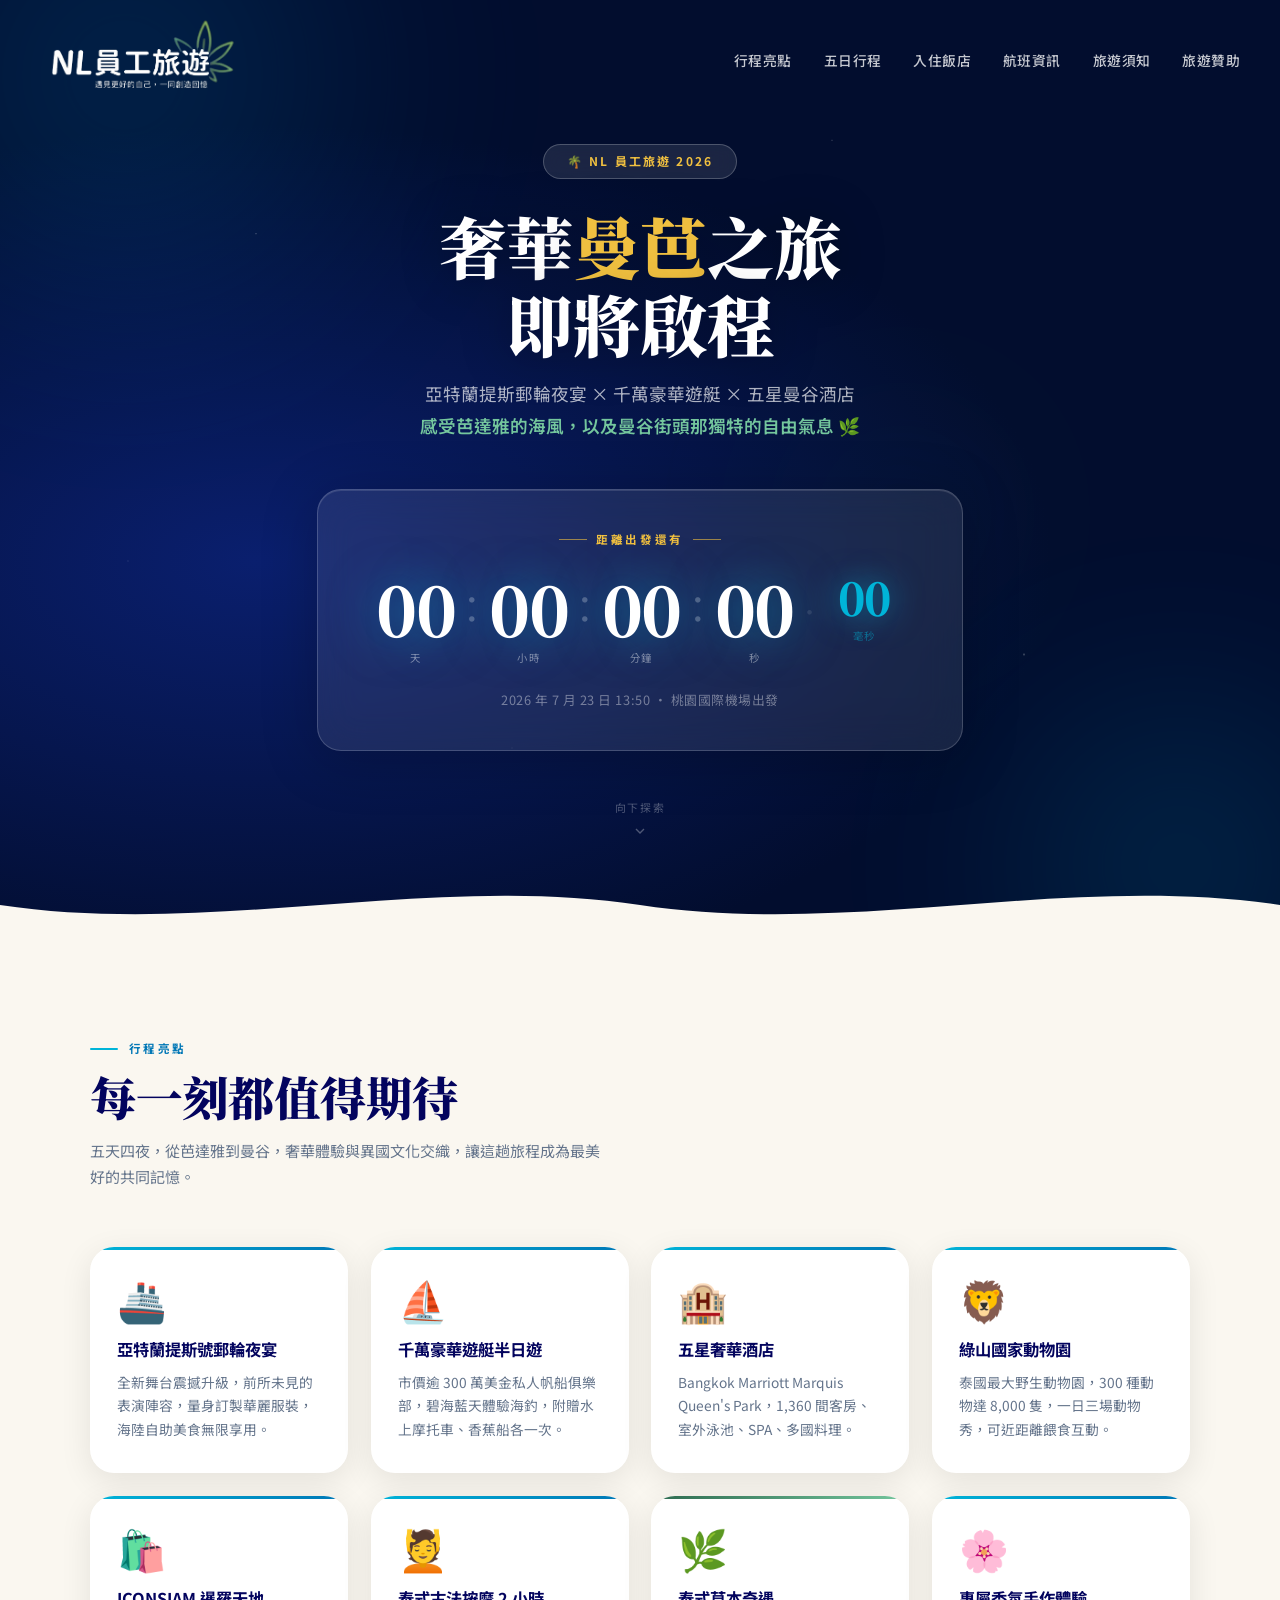
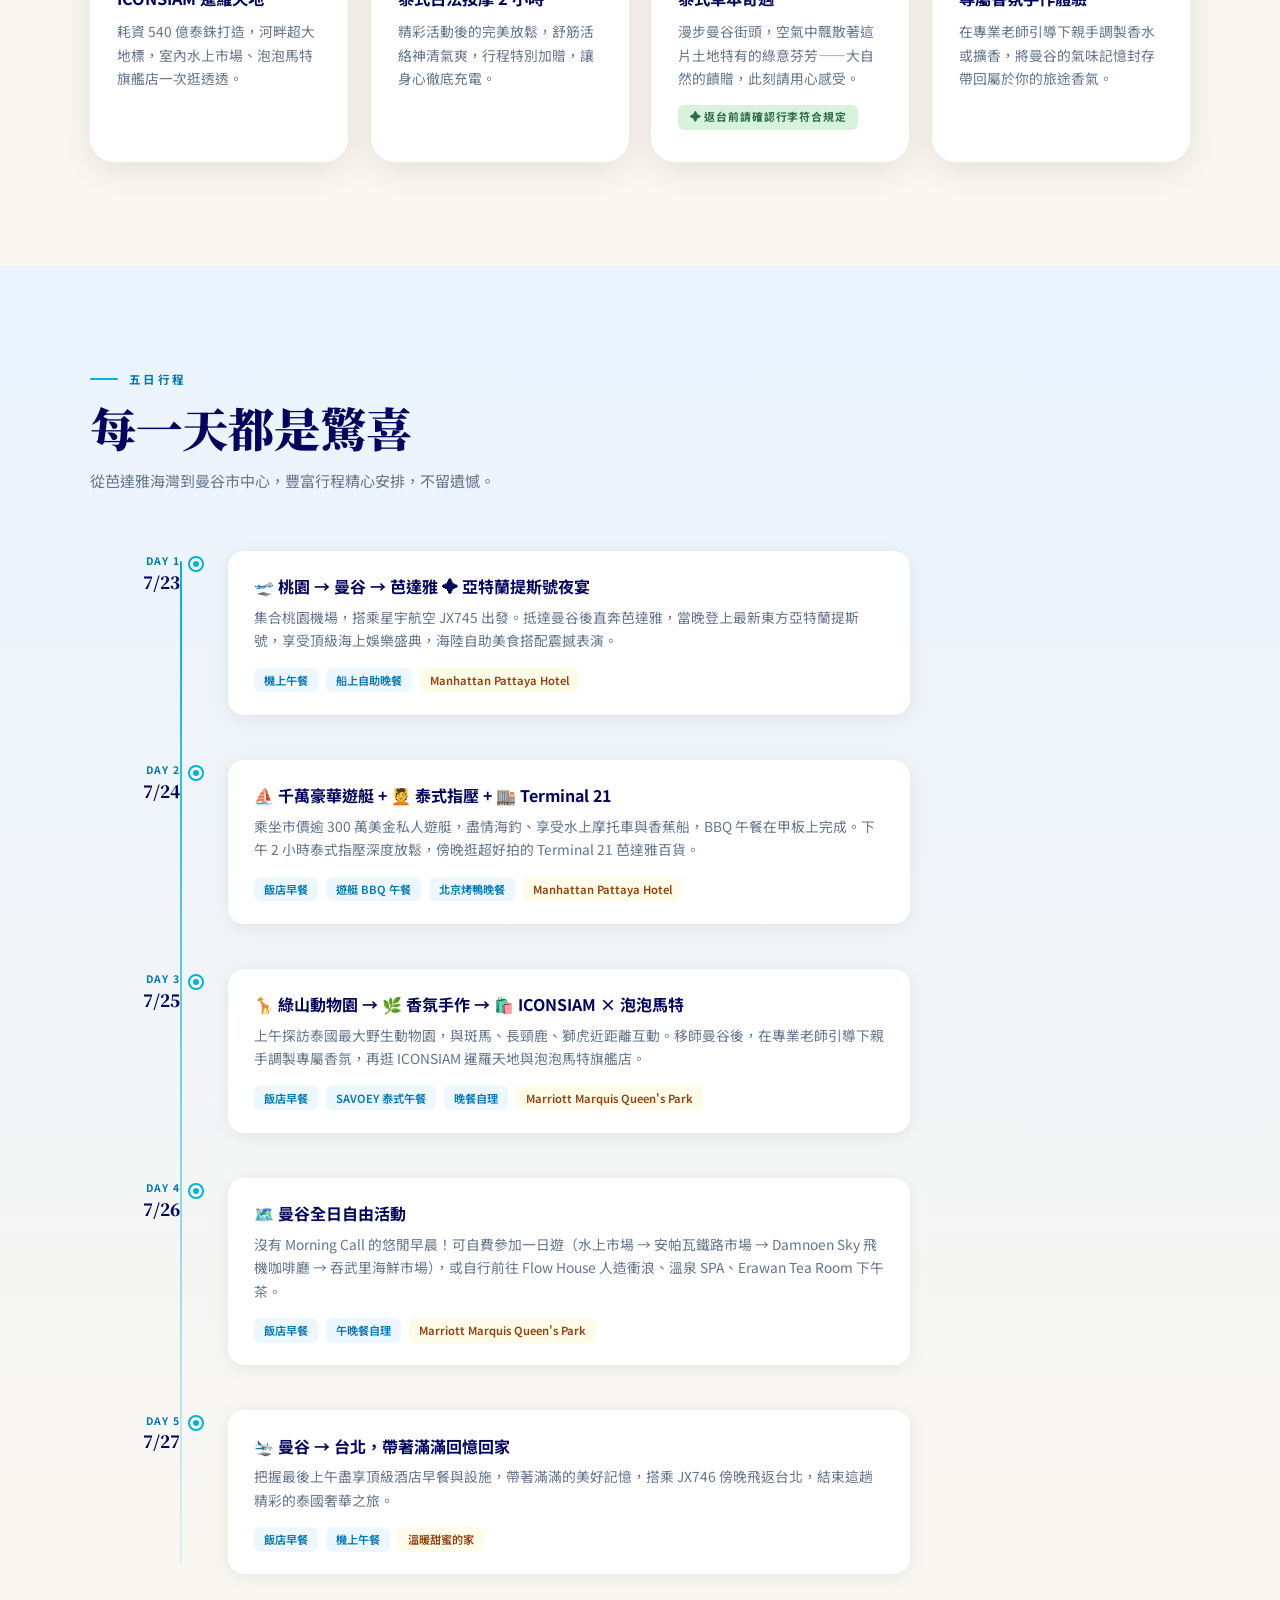
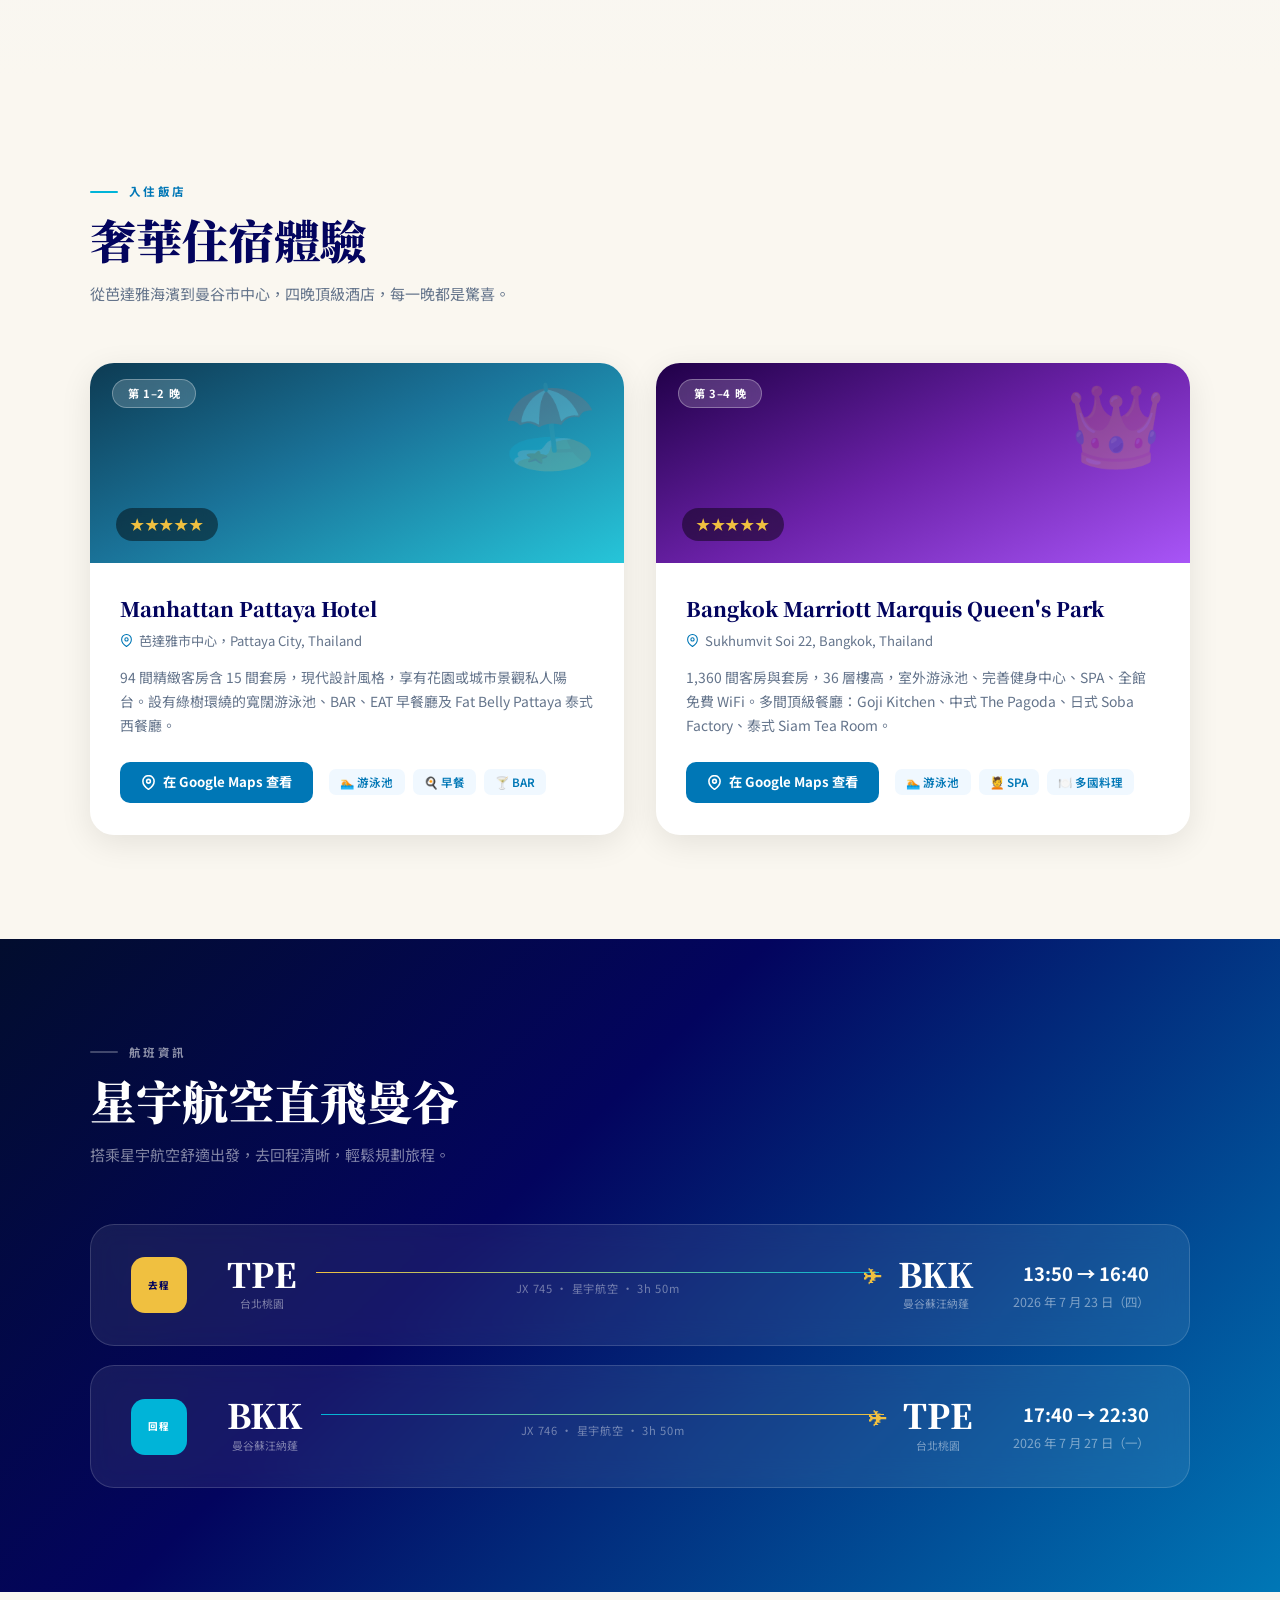
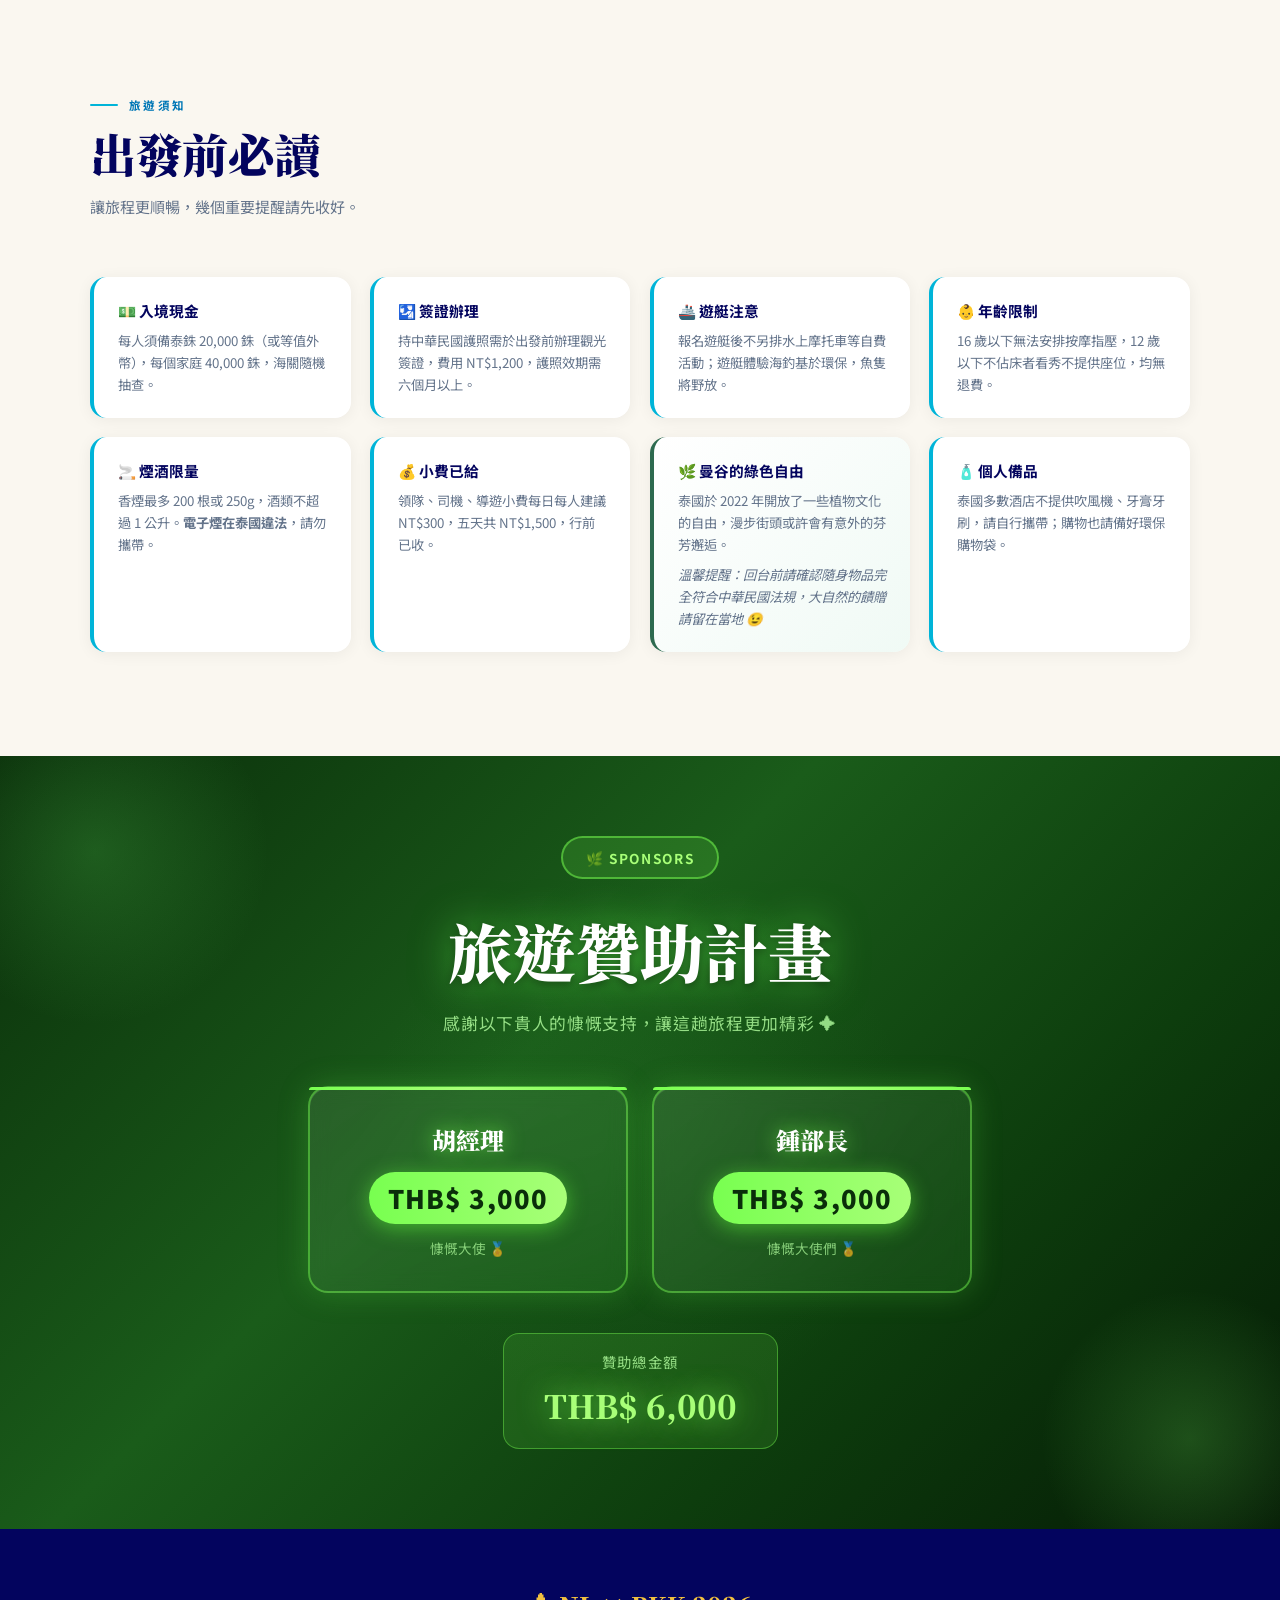
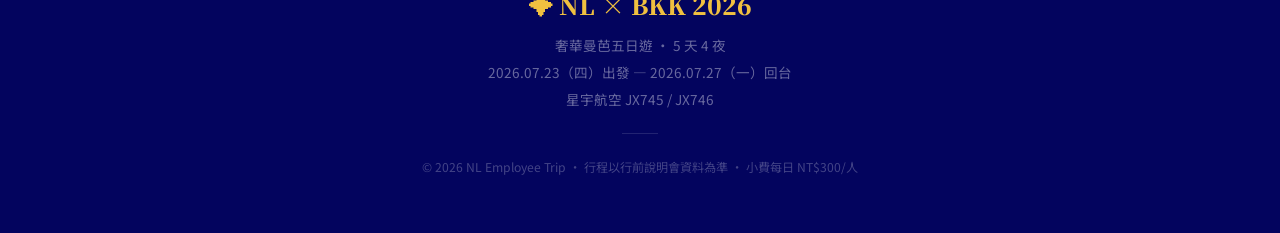
==== commit 7b3e7ff8: "update" ====
--- a/index.html
+++ b/index.html
@@ -513,7 +513,7 @@
           box-shadow:0 4px 20px rgba(100,255,60,0.5);
           letter-spacing:.04em;
         ">THB$ 3,000</div>
-        <div style="margin-top:.8rem;color:rgba(180,255,160,0.7);font-size:.85rem;">綠色慷慨大使 🏅</div>
+        <div style="margin-top:.8rem;color:rgba(180,255,160,0.7);font-size:.85rem;">慷慨大使 🏅</div>
       </div>
 
       <!-- Card 2 -->
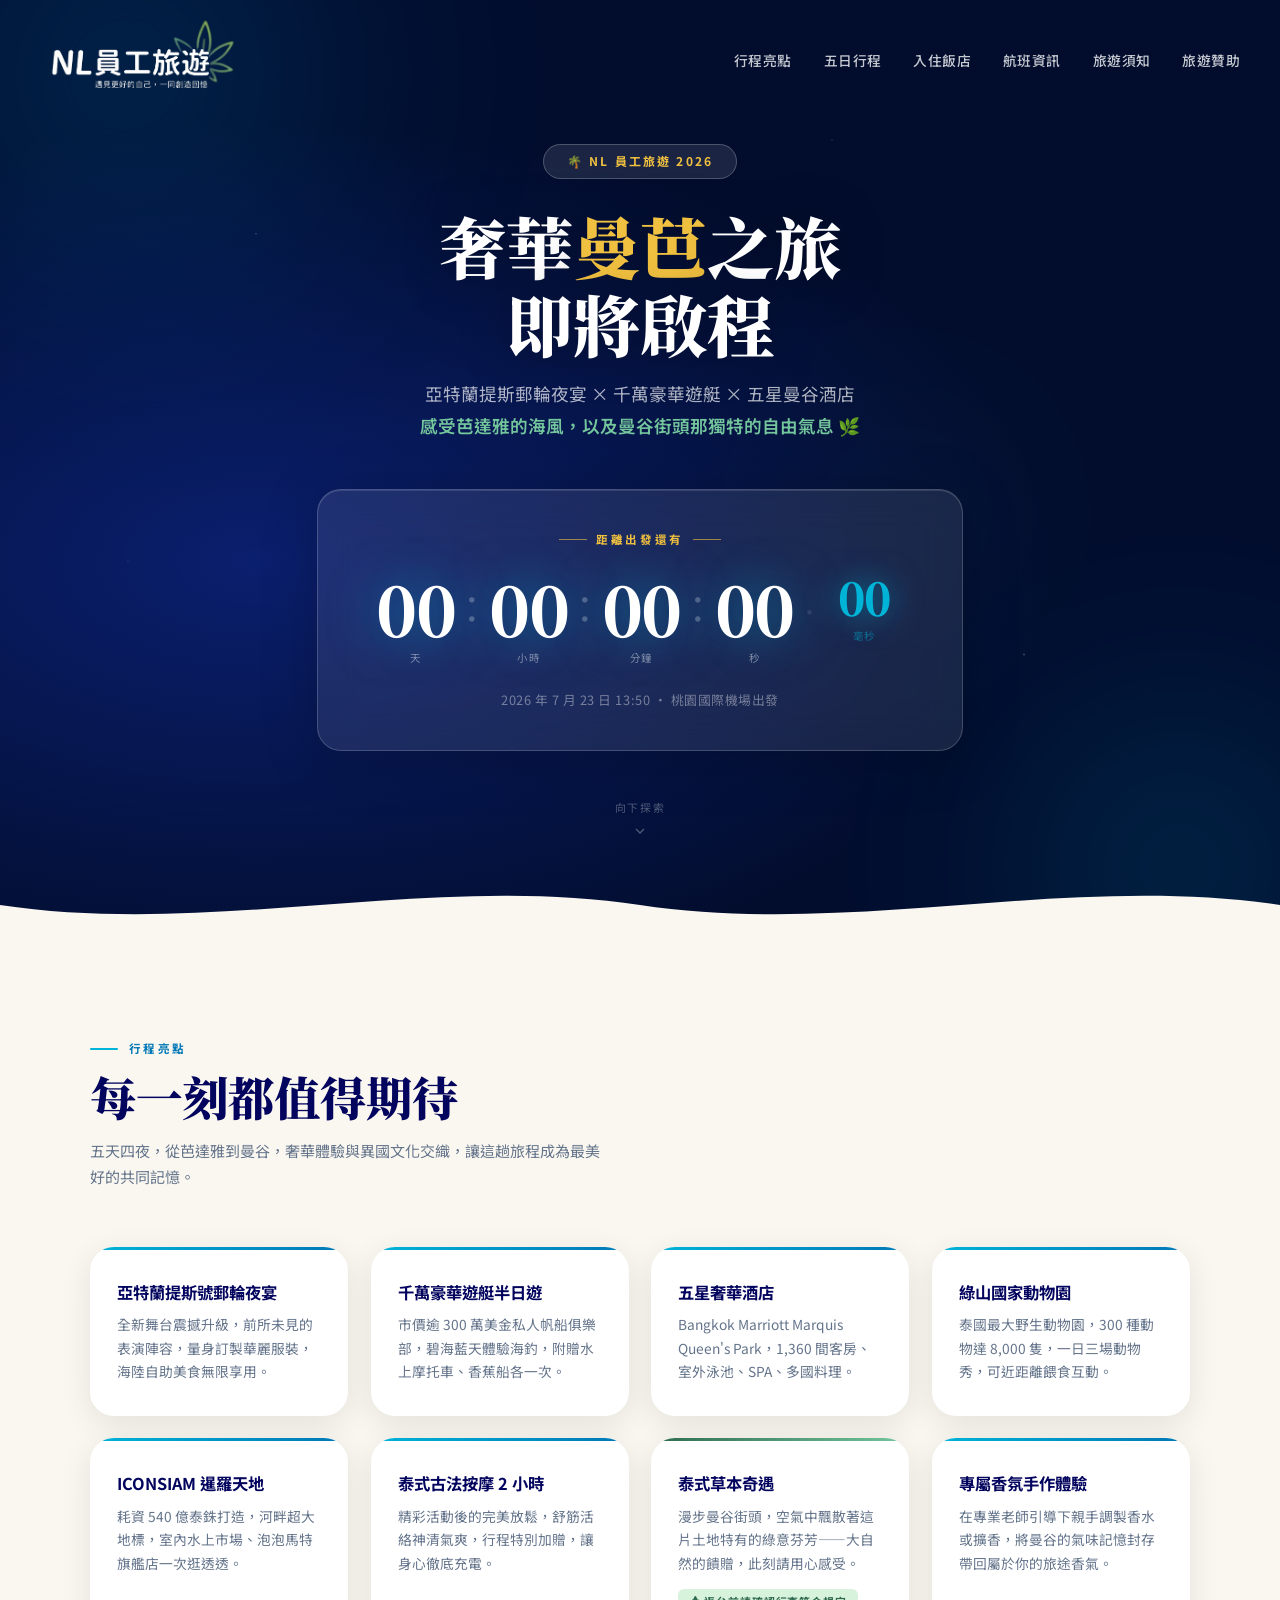
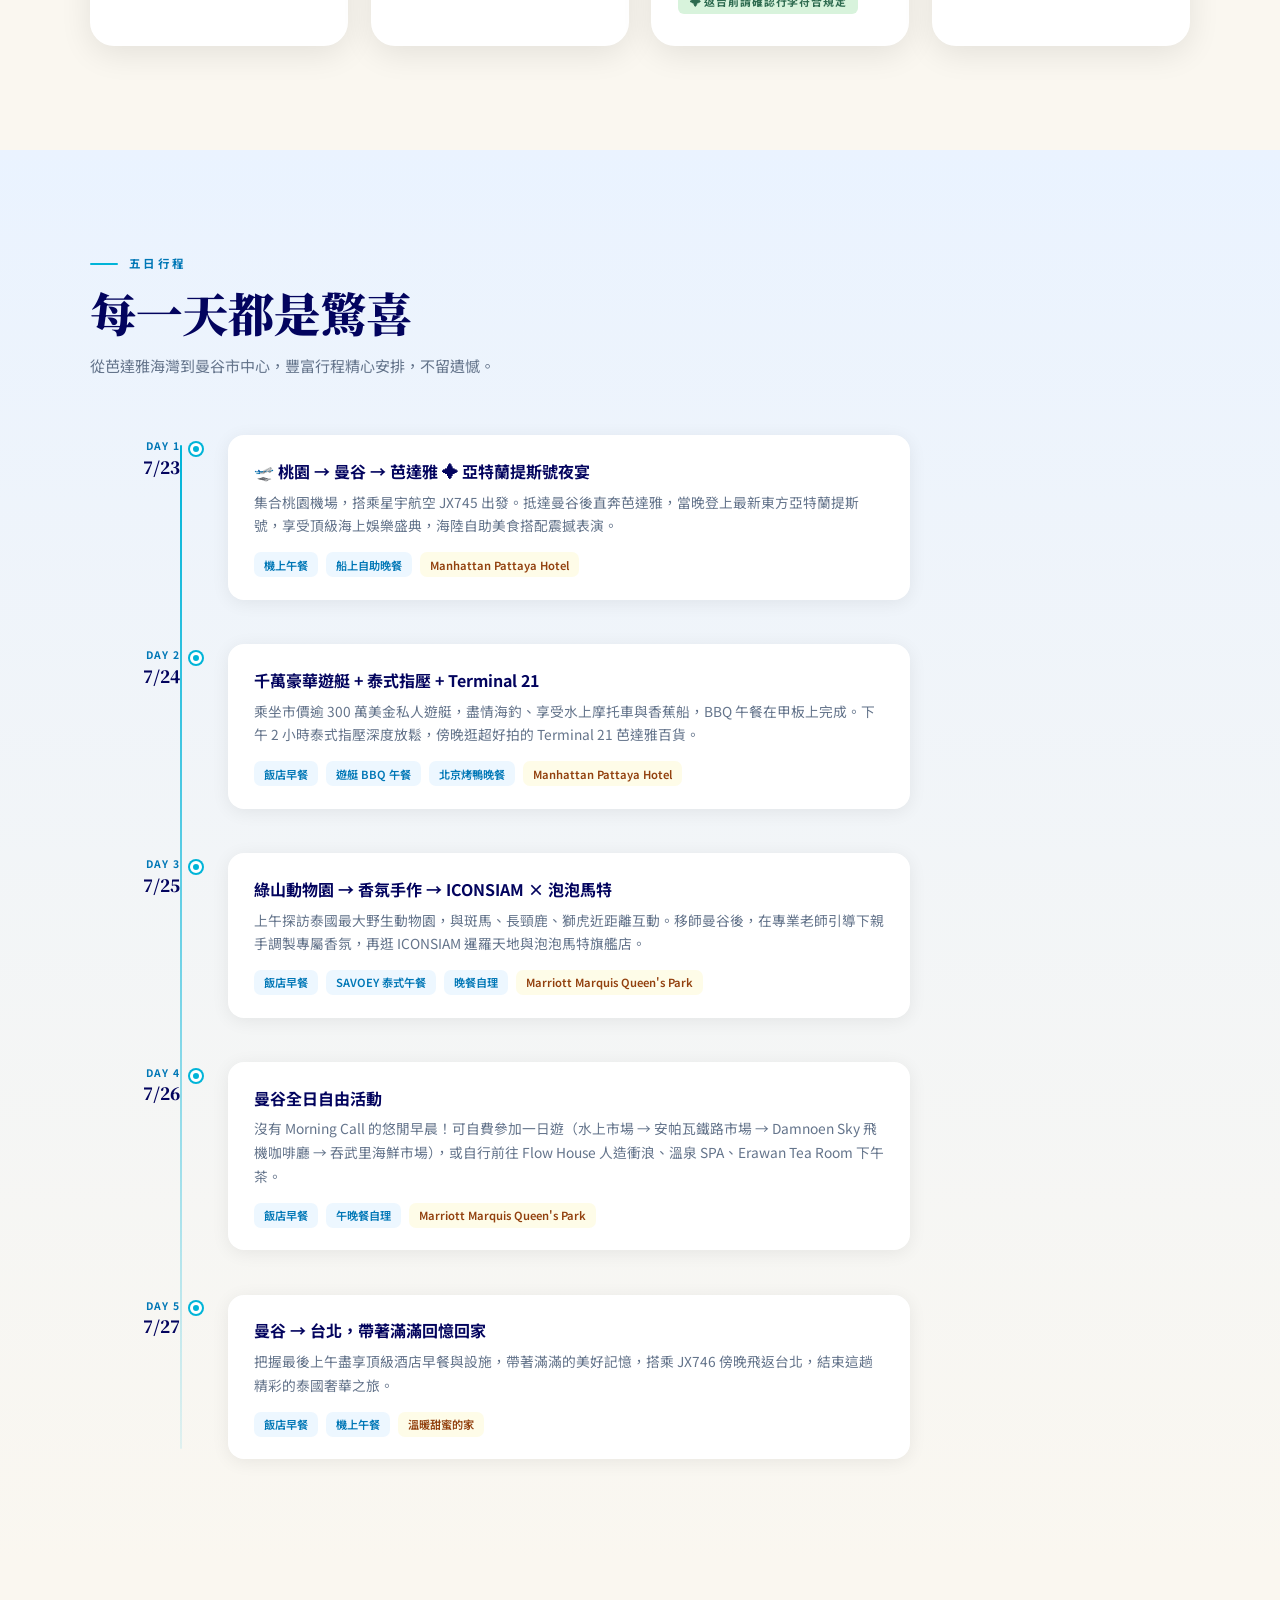
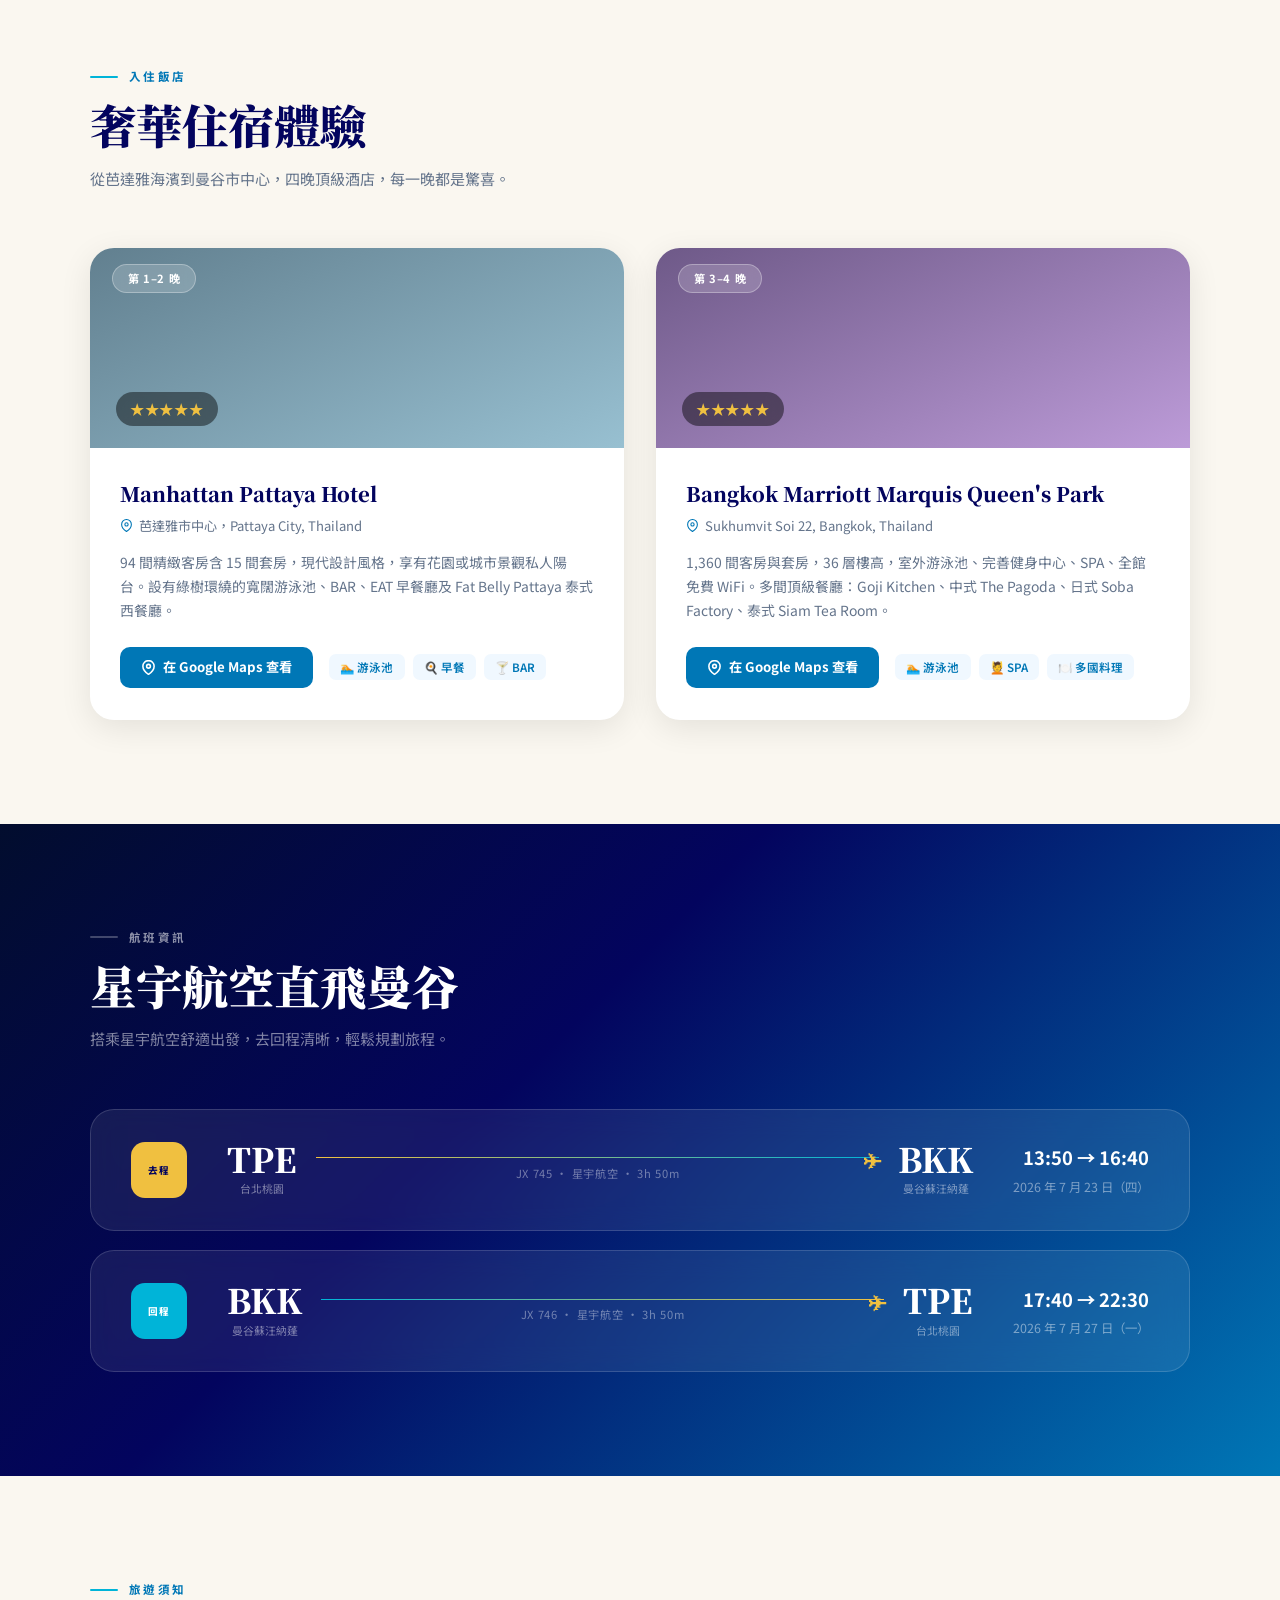
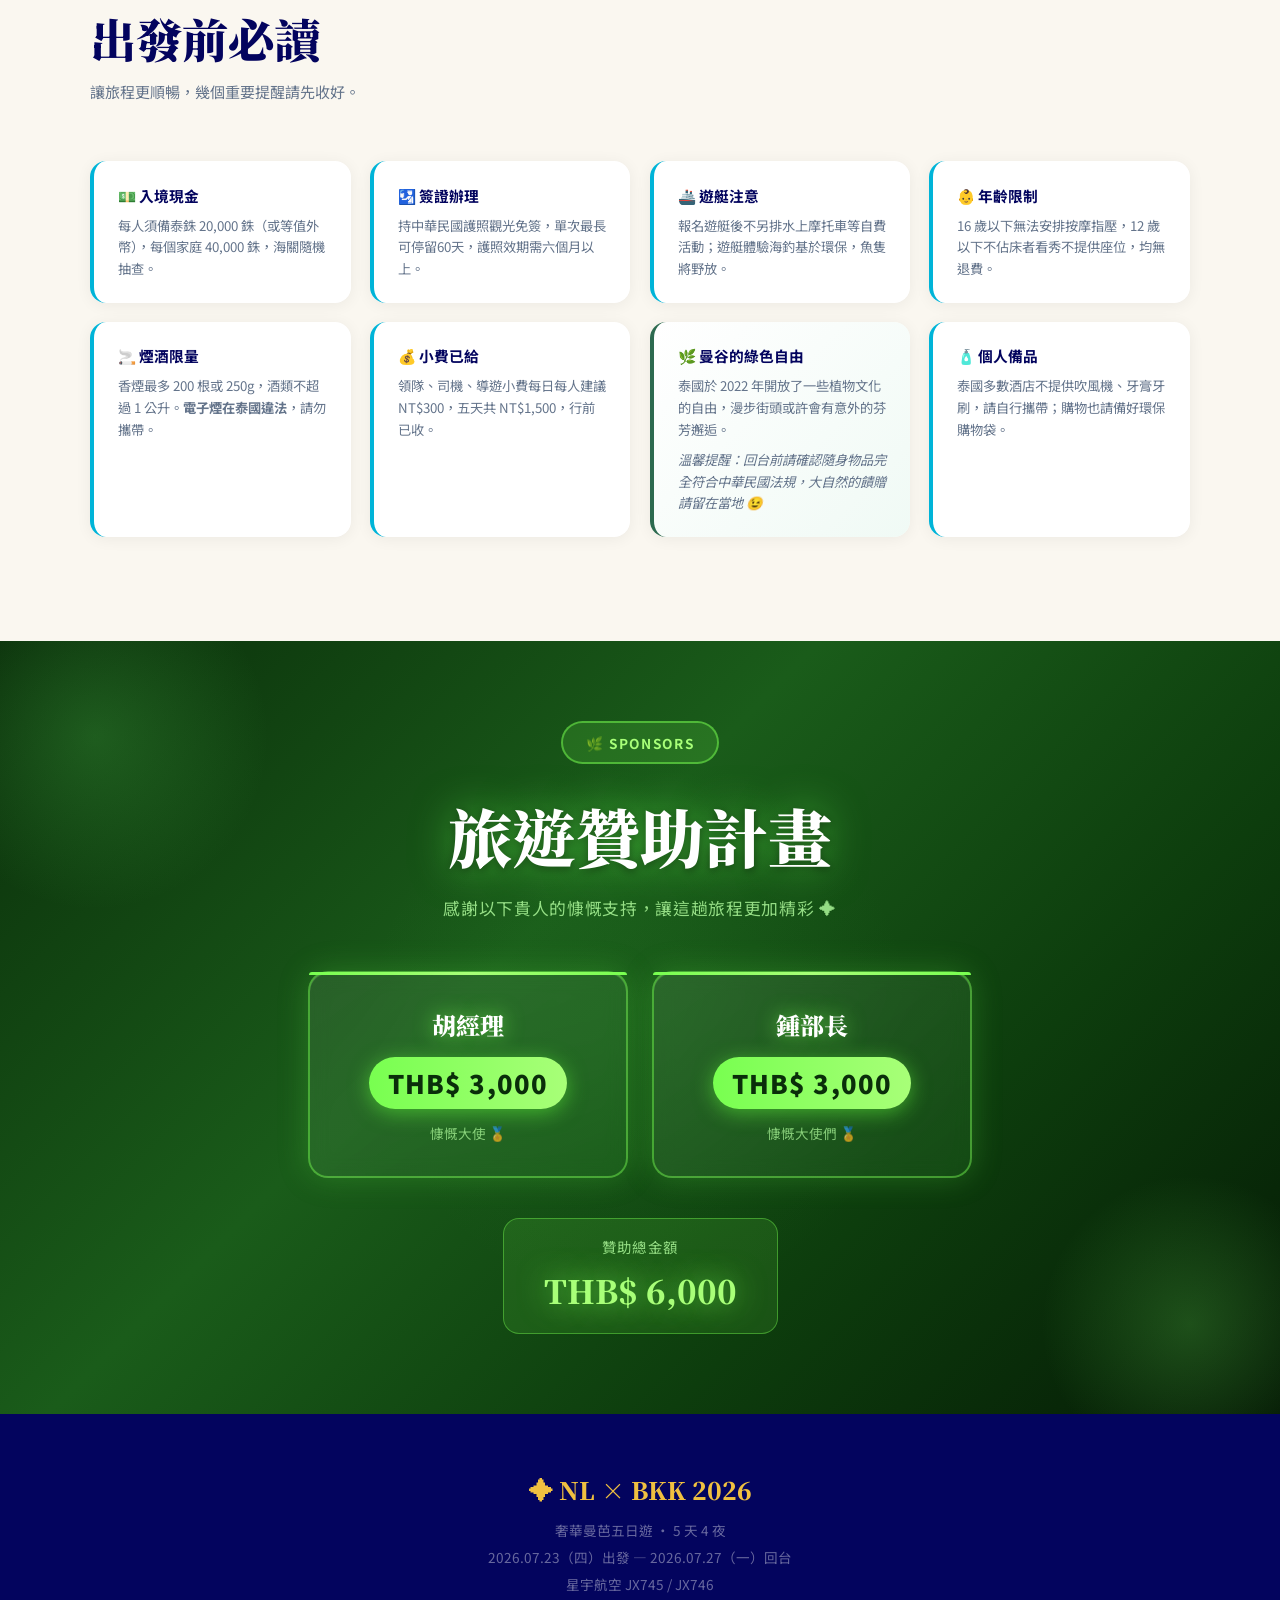
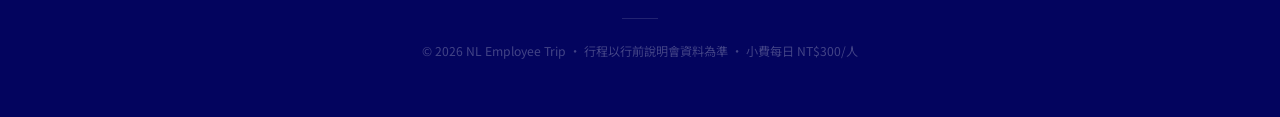
==== commit 2154d91f: "update" ====
--- a/index.html
+++ b/index.html
@@ -115,43 +115,35 @@
     </p>
     <div class="hl-grid">
       <div class="hl-card" data-aos="fade-up" data-aos-delay="0">
-        <span class="hl-icon">🚢</span>
         <h3>亞特蘭提斯號郵輪夜宴</h3>
         <p>全新舞台震撼升級，前所未見的表演陣容，量身訂製華麗服裝，海陸自助美食無限享用。</p>
       </div>
       <div class="hl-card" data-aos="fade-up" data-aos-delay="60">
-        <span class="hl-icon">⛵</span>
         <h3>千萬豪華遊艇半日遊</h3>
         <p>市價逾 300 萬美金私人帆船俱樂部，碧海藍天體驗海釣，附贈水上摩托車、香蕉船各一次。</p>
       </div>
       <div class="hl-card" data-aos="fade-up" data-aos-delay="120">
-        <span class="hl-icon">🏨</span>
         <h3>五星奢華酒店</h3>
         <p>Bangkok Marriott Marquis Queen's Park，1,360 間客房、室外泳池、SPA、多國料理。</p>
       </div>
       <div class="hl-card" data-aos="fade-up" data-aos-delay="0">
-        <span class="hl-icon">🦁</span>
         <h3>綠山國家動物園</h3>
         <p>泰國最大野生動物園，300 種動物達 8,000 隻，一日三場動物秀，可近距離餵食互動。</p>
       </div>
       <div class="hl-card" data-aos="fade-up" data-aos-delay="60">
-        <span class="hl-icon">🛍️</span>
         <h3>ICONSIAM 暹羅天地</h3>
         <p>耗資 540 億泰銖打造，河畔超大地標，室內水上市場、泡泡馬特旗艦店一次逛透透。</p>
       </div>
       <div class="hl-card" data-aos="fade-up" data-aos-delay="120">
-        <span class="hl-icon">💆</span>
         <h3>泰式古法按摩 2 小時</h3>
         <p>精彩活動後的完美放鬆，舒筋活絡神清氣爽，行程特別加贈，讓身心徹底充電。</p>
       </div>
       <div class="hl-card herb" data-aos="fade-up" data-aos-delay="0">
-        <span class="hl-icon">🌿</span>
         <h3>泰式草本奇遇</h3>
         <p>漫步曼谷街頭，空氣中飄散著這片土地特有的綠意芬芳——大自然的饋贈，此刻請用心感受。</p>
         <span class="herb-tag">✦ 返台前請確認行李符合規定</span>
       </div>
       <div class="hl-card" data-aos="fade-up" data-aos-delay="60">
-        <span class="hl-icon">🌸</span>
         <h3>專屬香氛手作體驗</h3>
         <p>在專業老師引導下親手調製香水或擴香，將曼谷的氣味記憶封存帶回屬於你的旅途香氣。</p>
       </div>
@@ -194,7 +186,7 @@
         </div>
         <div class="tl-connector"><div class="tl-dot"></div></div>
         <div class="tl-content">
-          <h3>⛵ 千萬豪華遊艇 + 💆 泰式指壓 + 🏬 Terminal 21</h3>
+          <h3>千萬豪華遊艇 + 泰式指壓 + Terminal 21</h3>
           <p>乘坐市價逾 300 萬美金私人遊艇，盡情海釣、享受水上摩托車與香蕉船，BBQ 午餐在甲板上完成。下午 2 小時泰式指壓深度放鬆，傍晚逛超好拍的 Terminal 21 芭達雅百貨。</p>
           <div class="tl-tags">
             <span class="tl-tag meal">飯店早餐</span>
@@ -212,7 +204,7 @@
         </div>
         <div class="tl-connector"><div class="tl-dot"></div></div>
         <div class="tl-content">
-          <h3>🦒 綠山動物園 → 🌿 香氛手作 → 🛍️ ICONSIAM × 泡泡馬特</h3>
+          <h3>綠山動物園 → 香氛手作 → ICONSIAM × 泡泡馬特</h3>
           <p>上午探訪泰國最大野生動物園，與斑馬、長頸鹿、獅虎近距離互動。移師曼谷後，在專業老師引導下親手調製專屬香氛，再逛 ICONSIAM 暹羅天地與泡泡馬特旗艦店。</p>
           <div class="tl-tags">
             <span class="tl-tag meal">飯店早餐</span>
@@ -230,7 +222,7 @@
         </div>
         <div class="tl-connector"><div class="tl-dot"></div></div>
         <div class="tl-content">
-          <h3>🗺️ 曼谷全日自由活動</h3>
+          <h3>曼谷全日自由活動</h3>
           <p>沒有 Morning Call 的悠閒早晨！可自費參加一日遊（水上市場 → 安帕瓦鐵路市場 → Damnoen Sky 飛機咖啡廳 → 吞武里海鮮市場），或自行前往 Flow House 人造衝浪、溫泉 SPA、Erawan Tea Room 下午茶。</p>
           <div class="tl-tags">
             <span class="tl-tag meal">飯店早餐</span>
@@ -247,7 +239,7 @@
         </div>
         <div class="tl-connector"><div class="tl-dot"></div></div>
         <div class="tl-content">
-          <h3>🛬 曼谷 → 台北，帶著滿滿回憶回家</h3>
+          <h3>曼谷 → 台北，帶著滿滿回憶回家</h3>
           <p>把握最後上午盡享頂級酒店早餐與設施，帶著滿滿的美好記憶，搭乘 JX746 傍晚飛返台北，結束這趟精彩的泰國奢華之旅。</p>
           <div class="tl-tags">
             <span class="tl-tag meal">飯店早餐</span>
@@ -273,7 +265,6 @@
       <div class="hotel-card" data-aos="fade-up">
         <div class="hotel-cover hotel-cover-1">
           <span class="hotel-nights-pill">第 1–2 晚</span>
-          <div class="hotel-big-icon">🏖️</div>
           <div class="hotel-stars-pill">★★★★★</div>
         </div>
         <div class="hotel-body">
@@ -306,7 +297,6 @@
       <div class="hotel-card" data-aos="fade-up" data-aos-delay="100">
         <div class="hotel-cover hotel-cover-2">
           <span class="hotel-nights-pill">第 3–4 晚</span>
-          <div class="hotel-big-icon">👑</div>
           <div class="hotel-stars-pill">★★★★★</div>
         </div>
         <div class="hotel-body">
@@ -411,7 +401,7 @@
       </div>
       <div class="tip-card" data-aos="fade-up" data-aos-delay="40">
         <h4>🛂 簽證辦理</h4>
-        <p>持中華民國護照需於出發前辦理觀光簽證，費用 NT$1,200，護照效期需六個月以上。</p>
+        <p>持中華民國護照觀光免簽，單次最長可停留60天，護照效期需六個月以上。</p>
       </div>
       <div class="tip-card" data-aos="fade-up" data-aos-delay="80">
         <h4>🚢 遊艇注意</h4>
--- a/style.css
+++ b/style.css
@@ -426,10 +426,14 @@
   overflow: hidden;
 }
 .hotel-cover-1 {
-  background: linear-gradient(155deg, #0d3b53 0%, #1a7399 45%, #26c5d9 100%);
+  background:
+    linear-gradient(155deg, rgba(13,59,83,0.65) 0%, rgba(26,115,153,0.45) 100%),
+    url('https://manhattanpattaya.com/wp-content/uploads/2021/11/NUT_3520-HDR-copy-800x533.jpg') center/cover no-repeat;
 }
 .hotel-cover-2 {
-  background: linear-gradient(155deg, #200048 0%, #6b21a8 50%, #a855f7 100%);
+  background:
+    linear-gradient(155deg, rgba(32,0,72,0.65) 0%, rgba(107,33,168,0.45) 100%),
+    url('https://www.myclubmarriott.com/assets/uploads/property/property_image1610713619_357982.jpg') center/cover no-repeat;
 }
 .hotel-big-icon {
   position: absolute; right: 1.5rem; top: 1rem;
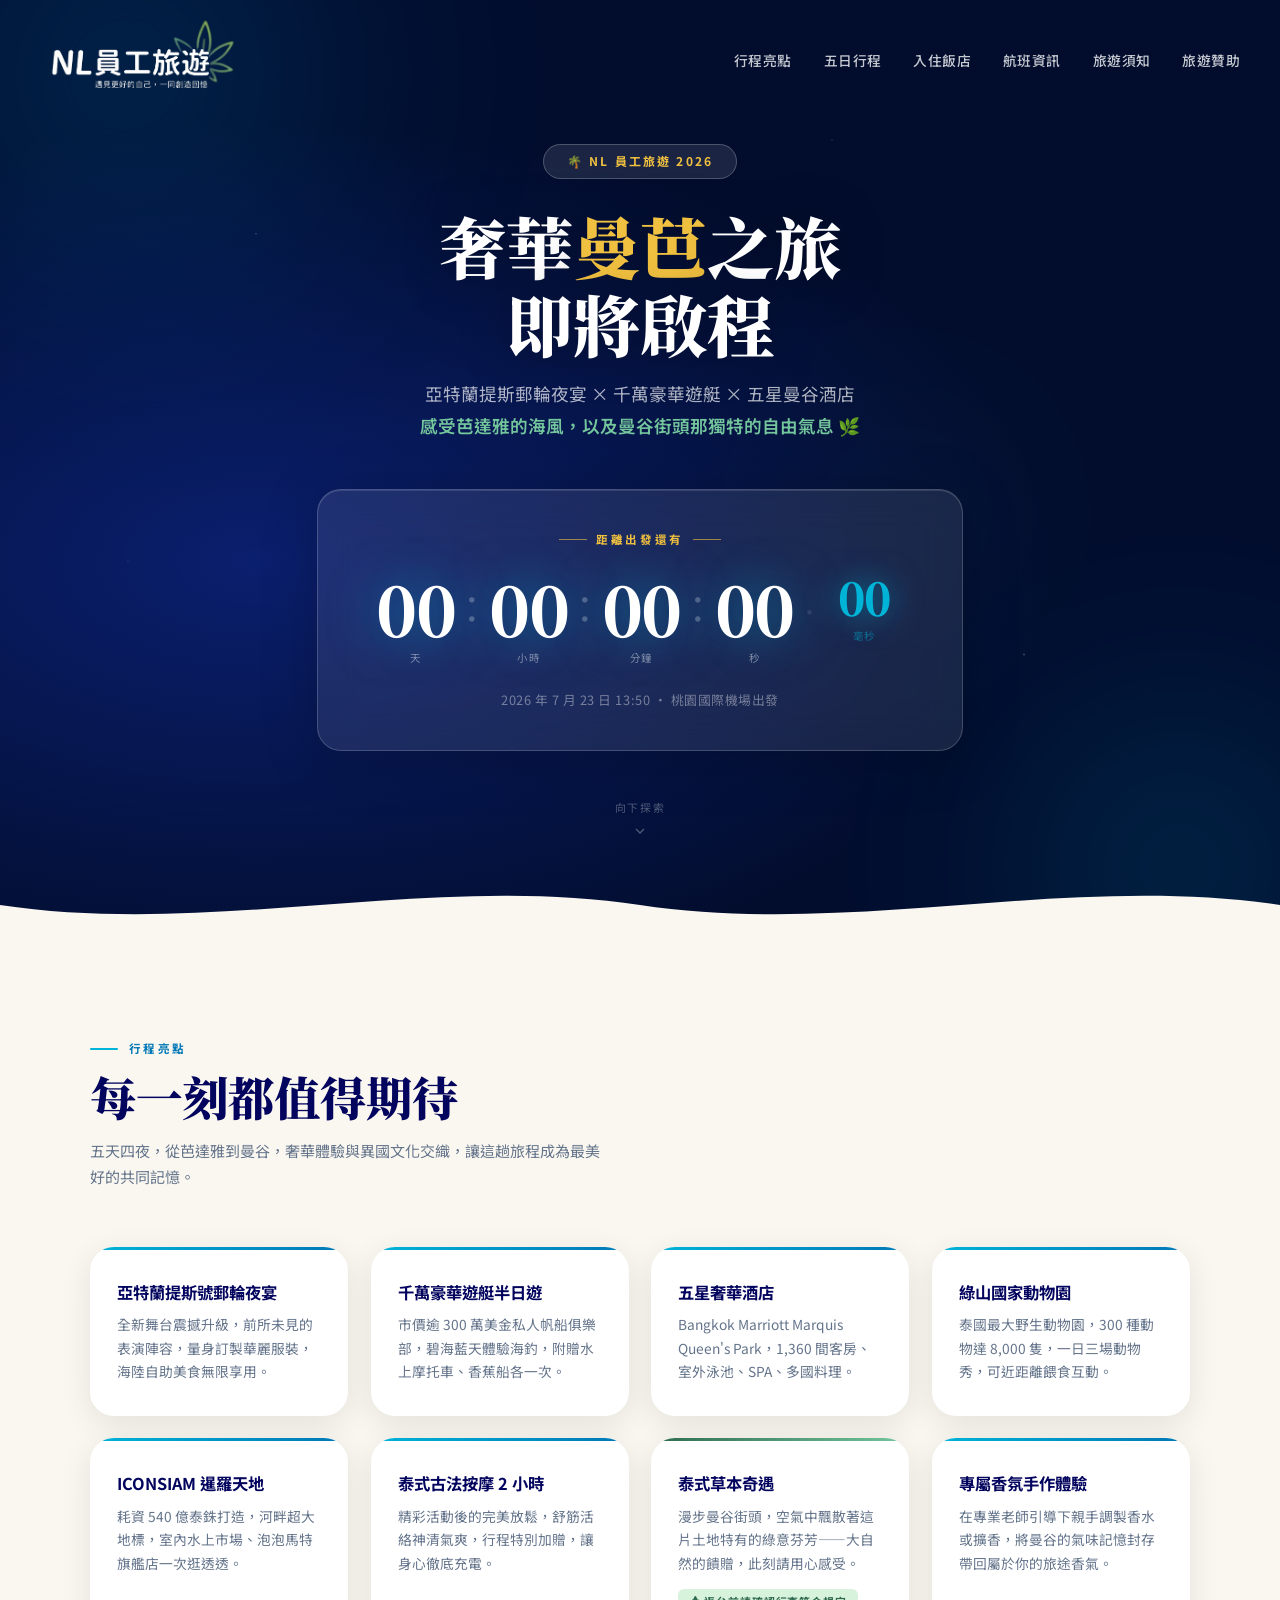
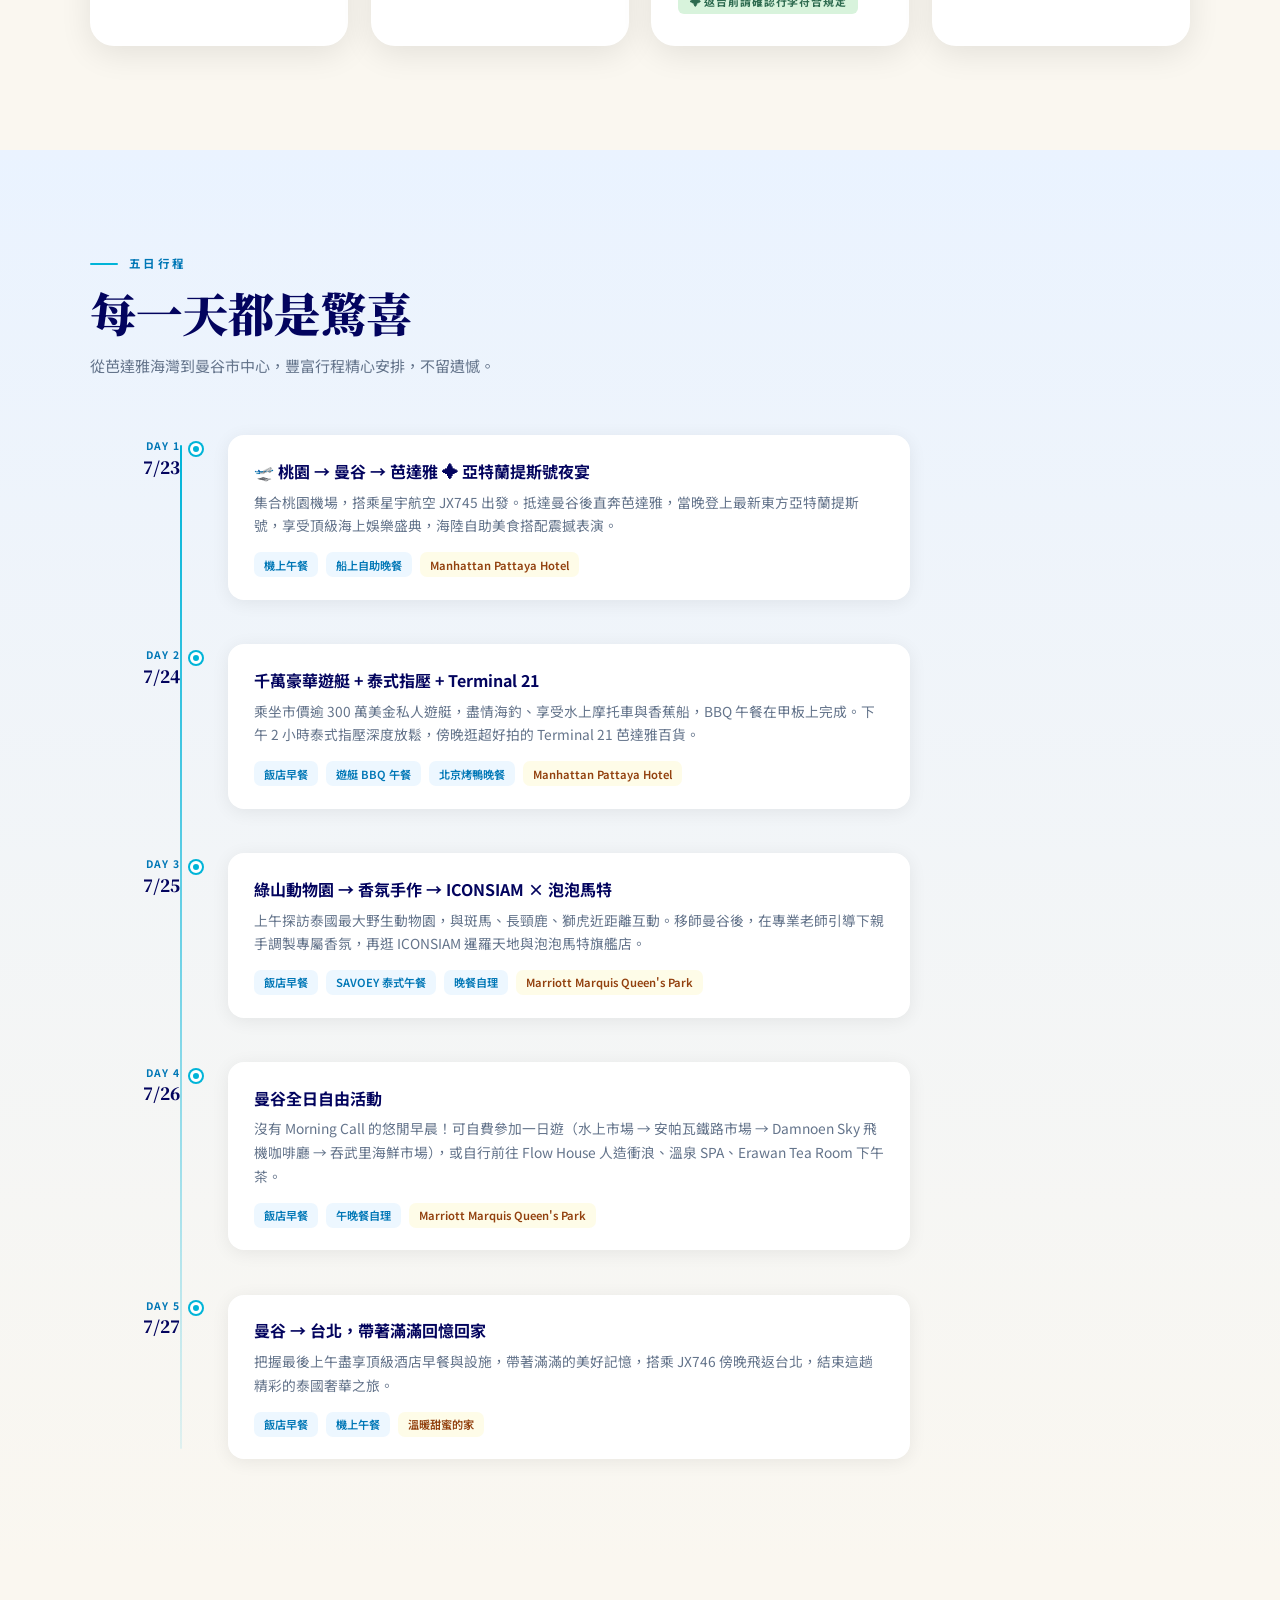
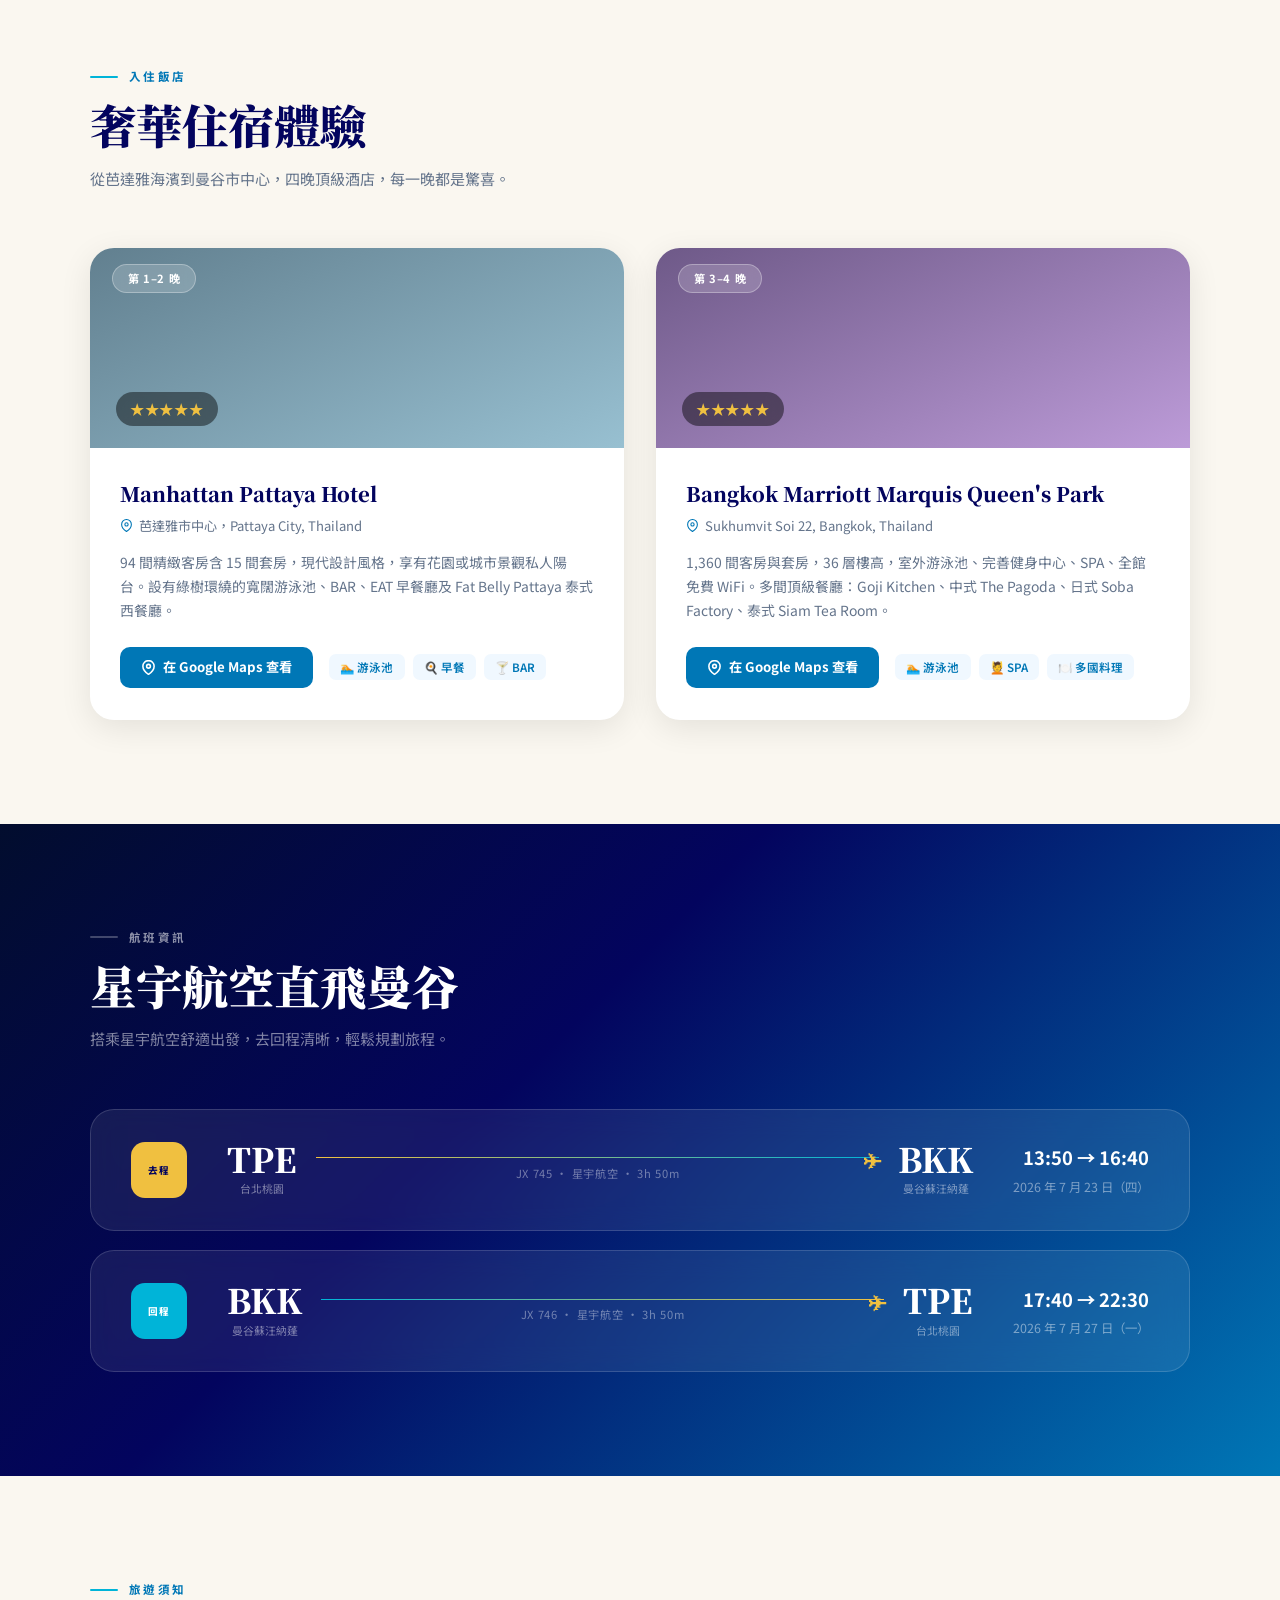
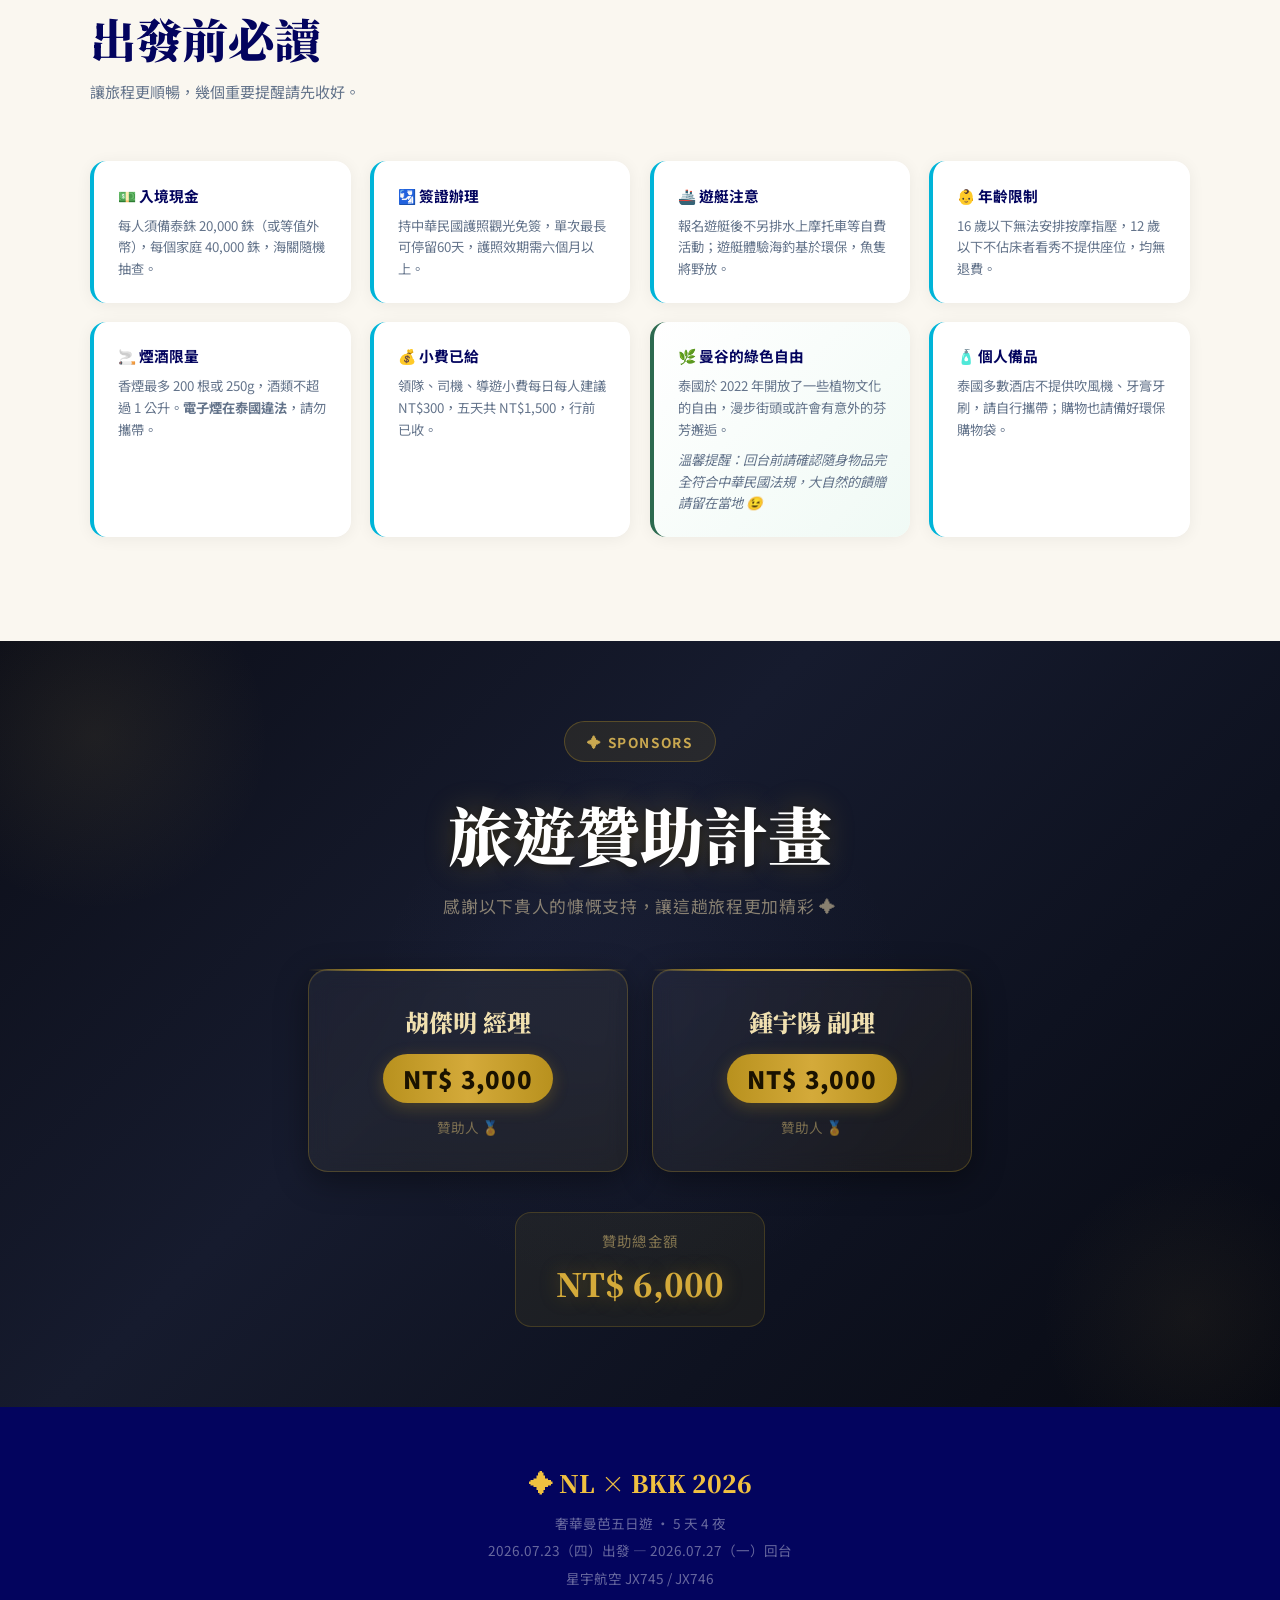
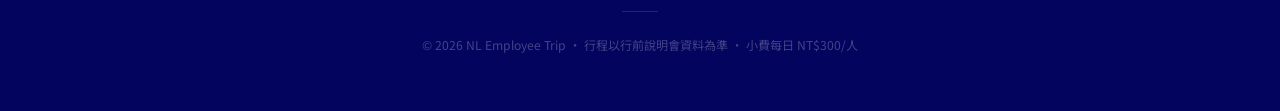
==== commit 51d7927d: "update" ====
--- a/index.html
+++ b/index.html
@@ -432,23 +432,23 @@
   </div>
 </section>
 
-<!-- ── Green Sponsors ── -->
+<!-- ── Sponsors ── -->
 <section id="sponsors" style="
-  background: linear-gradient(135deg, #0a2e0a 0%, #1a5c1a 40%, #0d3d0d 70%, #051a05 100%);
+  background: linear-gradient(135deg, #0c0e18 0%, #161b2e 40%, #0e1220 70%, #080a12 100%);
   position: relative;
   overflow: hidden;
   padding: 5rem 0;
 ">
   <!-- Glow blobs -->
-  <div style="position:absolute;top:-80px;left:-80px;width:350px;height:350px;background:radial-gradient(circle,rgba(80,200,80,0.25) 0%,transparent 70%);pointer-events:none;"></div>
-  <div style="position:absolute;bottom:-60px;right:-60px;width:300px;height:300px;background:radial-gradient(circle,rgba(120,255,100,0.2) 0%,transparent 70%);pointer-events:none;"></div>
-  <div style="position:absolute;top:50%;left:50%;transform:translate(-50%,-50%);width:600px;height:600px;background:radial-gradient(circle,rgba(60,180,60,0.1) 0%,transparent 65%);pointer-events:none;"></div>
+  <div style="position:absolute;top:-80px;left:-80px;width:350px;height:350px;background:radial-gradient(circle,rgba(180,155,80,0.1) 0%,transparent 70%);pointer-events:none;"></div>
+  <div style="position:absolute;bottom:-60px;right:-60px;width:300px;height:300px;background:radial-gradient(circle,rgba(160,135,70,0.08) 0%,transparent 70%);pointer-events:none;"></div>
+  <div style="position:absolute;top:50%;left:50%;transform:translate(-50%,-50%);width:600px;height:600px;background:radial-gradient(circle,rgba(100,110,180,0.06) 0%,transparent 65%);pointer-events:none;"></div>
 
   <div class="inner" style="position:relative;z-index:1;text-align:center;">
 
     <!-- Badge -->
-    <div data-aos="zoom-in" style="display:inline-block;background:rgba(120,255,80,0.15);border:2px solid rgba(120,255,80,0.5);border-radius:999px;padding:.4rem 1.4rem;margin-bottom:1.2rem;">
-      <span style="color:#a8ff78;font-size:.85rem;font-weight:700;letter-spacing:.12em;text-transform:uppercase;">🌿 Sponsors</span>
+    <div data-aos="zoom-in" style="display:inline-block;background:rgba(201,162,39,0.1);border:1.5px solid rgba(201,162,39,0.3);border-radius:999px;padding:.4rem 1.4rem;margin-bottom:1.2rem;">
+      <span style="color:#c9a850;font-size:.85rem;font-weight:700;letter-spacing:.12em;text-transform:uppercase;">✦ Sponsors</span>
     </div>
 
     <!-- Title -->
@@ -458,11 +458,11 @@
       font-weight:900;
       color:#fff;
       margin:0 0 .4rem;
-      text-shadow:0 0 40px rgba(100,255,80,0.6), 0 2px 8px rgba(0,0,0,.6);
+      text-shadow:0 0 30px rgba(201,162,39,0.3), 0 2px 8px rgba(0,0,0,.6);
     ">
       旅遊贊助計畫
     </h2>
-    <p data-aos="fade-up" data-aos-delay="100" style="color:rgba(180,255,160,0.8);font-size:1.05rem;margin-bottom:3rem;letter-spacing:.04em;">
+    <p data-aos="fade-up" data-aos-delay="100" style="color:rgba(200,185,150,0.65);font-size:1.05rem;margin-bottom:3rem;letter-spacing:.04em;">
       感謝以下貴人的慷慨支持，讓這趟旅程更加精彩 ✦
     </p>
 
@@ -471,76 +471,74 @@
 
       <!-- Card 1 -->
       <div data-aos="fade-up" data-aos-delay="120" style="
-        background:linear-gradient(145deg,rgba(255,255,255,0.08),rgba(80,200,80,0.12));
-        border:2px solid rgba(120,255,80,0.45);
+        background:linear-gradient(145deg,rgba(255,255,255,0.04),rgba(201,162,39,0.07));
+        border:1.5px solid rgba(201,162,39,0.28);
         border-radius:20px;
         padding:2rem 2.5rem;
         min-width:260px;
         max-width:320px;
         flex:1;
         position:relative;
-        box-shadow:0 0 30px rgba(80,200,60,0.3), inset 0 1px 0 rgba(255,255,255,0.12);
+        box-shadow:0 8px 32px rgba(0,0,0,0.4), inset 0 1px 0 rgba(255,255,255,0.06);
         backdrop-filter:blur(10px);
       ">
-        <div style="position:absolute;top:-1px;right:-1px;left:-1px;height:3px;background:linear-gradient(90deg,#78ff50,#a8ff78,#78ff50);border-radius:20px 20px 0 0;"></div>
+        <div style="position:absolute;top:-1px;right:-1px;left:-1px;height:2px;background:linear-gradient(90deg,transparent,#c9a227,#e0c060,#c9a227,transparent);border-radius:20px 20px 0 0;"></div>
         <div style="
           font-family:'Noto Serif TC',serif;
           font-size:1.5rem;
           font-weight:900;
-          color:#fff;
+          color:#f0e0b0;
           margin-bottom:.3rem;
-          text-shadow:0 0 20px rgba(120,255,80,0.7);
-        ">胡經理</div>
+        ">胡傑明 經理</div>
         <div style="
           display:inline-block;
-          background:linear-gradient(90deg,#78ff50,#a8ff78);
-          color:#0a2e0a;
+          background:linear-gradient(90deg,#b8911e,#d4aa3a,#b8911e);
+          color:#1a1200;
           font-weight:900;
-          font-size:1.6rem;
+          font-size:1.5rem;
           padding:.3rem 1.2rem;
           border-radius:999px;
           margin-top:.5rem;
-          box-shadow:0 4px 20px rgba(100,255,60,0.5);
+          box-shadow:0 4px 16px rgba(180,140,30,0.3);
           letter-spacing:.04em;
-        ">THB$ 3,000</div>
-        <div style="margin-top:.8rem;color:rgba(180,255,160,0.7);font-size:.85rem;">慷慨大使 🏅</div>
+        ">NT$ 3,000</div>
+        <div style="margin-top:.8rem;color:rgba(200,175,110,0.55);font-size:.85rem;">贊助人 🏅</div>
       </div>
 
       <!-- Card 2 -->
       <div data-aos="fade-up" data-aos-delay="200" style="
-        background:linear-gradient(145deg,rgba(255,255,255,0.08),rgba(80,200,80,0.12));
-        border:2px solid rgba(120,255,80,0.45);
+        background:linear-gradient(145deg,rgba(255,255,255,0.04),rgba(201,162,39,0.07));
+        border:1.5px solid rgba(201,162,39,0.28);
         border-radius:20px;
         padding:2rem 2.5rem;
         min-width:260px;
         max-width:320px;
         flex:1;
         position:relative;
-        box-shadow:0 0 30px rgba(80,200,60,0.3), inset 0 1px 0 rgba(255,255,255,0.12);
+        box-shadow:0 8px 32px rgba(0,0,0,0.4), inset 0 1px 0 rgba(255,255,255,0.06);
         backdrop-filter:blur(10px);
       ">
-        <div style="position:absolute;top:-1px;right:-1px;left:-1px;height:3px;background:linear-gradient(90deg,#78ff50,#a8ff78,#78ff50);border-radius:20px 20px 0 0;"></div>
+        <div style="position:absolute;top:-1px;right:-1px;left:-1px;height:2px;background:linear-gradient(90deg,transparent,#c9a227,#e0c060,#c9a227,transparent);border-radius:20px 20px 0 0;"></div>
         <div style="
           font-family:'Noto Serif TC',serif;
           font-size:1.5rem;
           font-weight:900;
-          color:#fff;
+          color:#f0e0b0;
           margin-bottom:.3rem;
-          text-shadow:0 0 20px rgba(120,255,80,0.7);
-        ">鍾部長</div>
+        ">鍾宇陽 副理</div>
         <div style="
           display:inline-block;
-          background:linear-gradient(90deg,#78ff50,#a8ff78);
-          color:#0a2e0a;
+          background:linear-gradient(90deg,#b8911e,#d4aa3a,#b8911e);
+          color:#1a1200;
           font-weight:900;
-          font-size:1.6rem;
+          font-size:1.5rem;
           padding:.3rem 1.2rem;
           border-radius:999px;
           margin-top:.5rem;
-          box-shadow:0 4px 20px rgba(100,255,60,0.5);
+          box-shadow:0 4px 16px rgba(180,140,30,0.3);
           letter-spacing:.04em;
-        ">THB$ 3,000</div>
-        <div style="margin-top:.8rem;color:rgba(180,255,160,0.7);font-size:.85rem;">慷慨大使們 🏅</div>
+        ">NT$ 3,000</div>
+        <div style="margin-top:.8rem;color:rgba(200,175,110,0.55);font-size:.85rem;">贊助人 🏅</div>
       </div>
 
     </div>
@@ -548,19 +546,19 @@
     <!-- Total -->
     <div data-aos="zoom-in" data-aos-delay="280" style="
       display:inline-block;
-      background:rgba(120,255,80,0.12);
-      border:1.5px solid rgba(120,255,80,0.4);
+      background:rgba(201,162,39,0.07);
+      border:1.5px solid rgba(201,162,39,0.22);
       border-radius:16px;
       padding:1rem 2.5rem;
     ">
-      <div style="color:rgba(180,255,160,0.8);font-size:.9rem;margin-bottom:.3rem;letter-spacing:.08em;">贊助總金額</div>
+      <div style="color:rgba(200,175,110,0.6);font-size:.9rem;margin-bottom:.3rem;letter-spacing:.08em;">贊助總金額</div>
       <div style="
         font-family:'Noto Serif TC',serif;
         font-size:2rem;
         font-weight:900;
-        color:#a8ff78;
-        text-shadow:0 0 30px rgba(120,255,80,0.8);
-      ">THB$ 6,000</div>
+        color:#d4aa3a;
+        text-shadow:0 0 20px rgba(201,162,39,0.35);
+      ">NT$ 6,000</div>
     </div>
 
   </div>
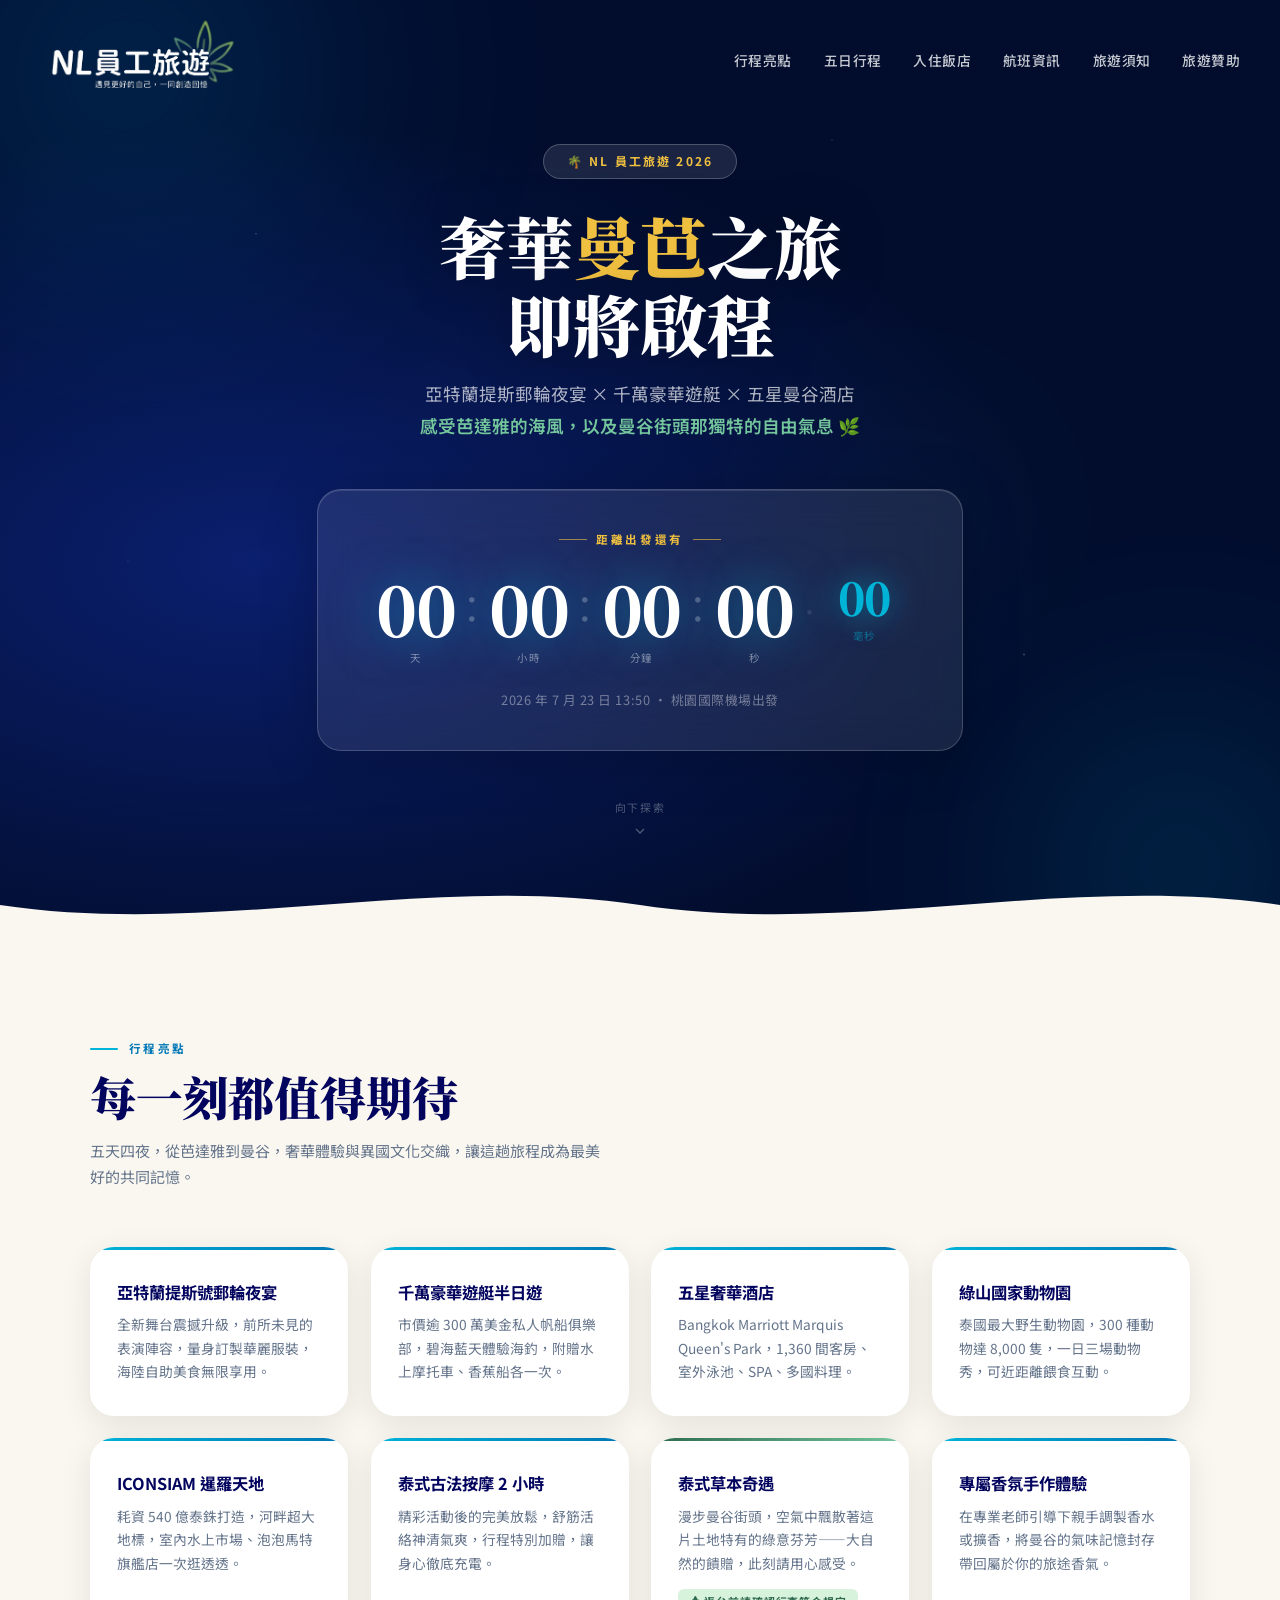
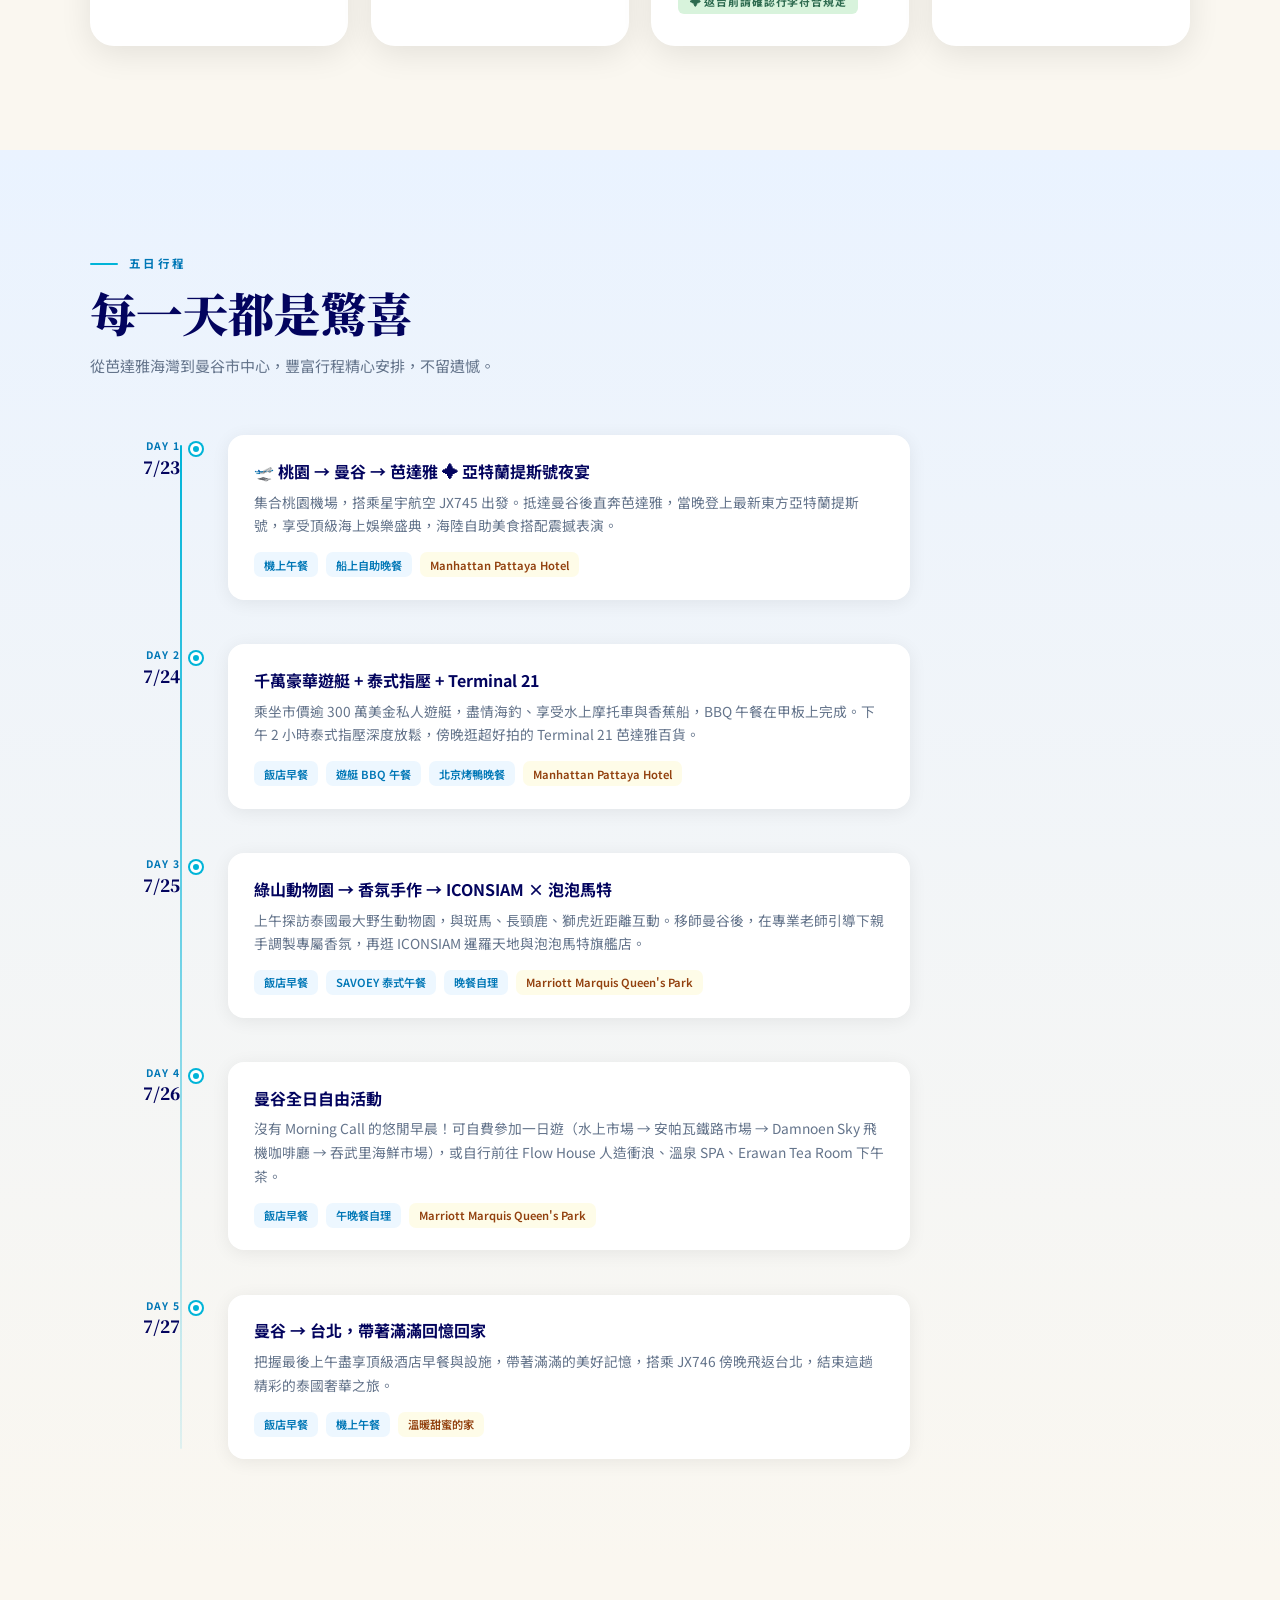
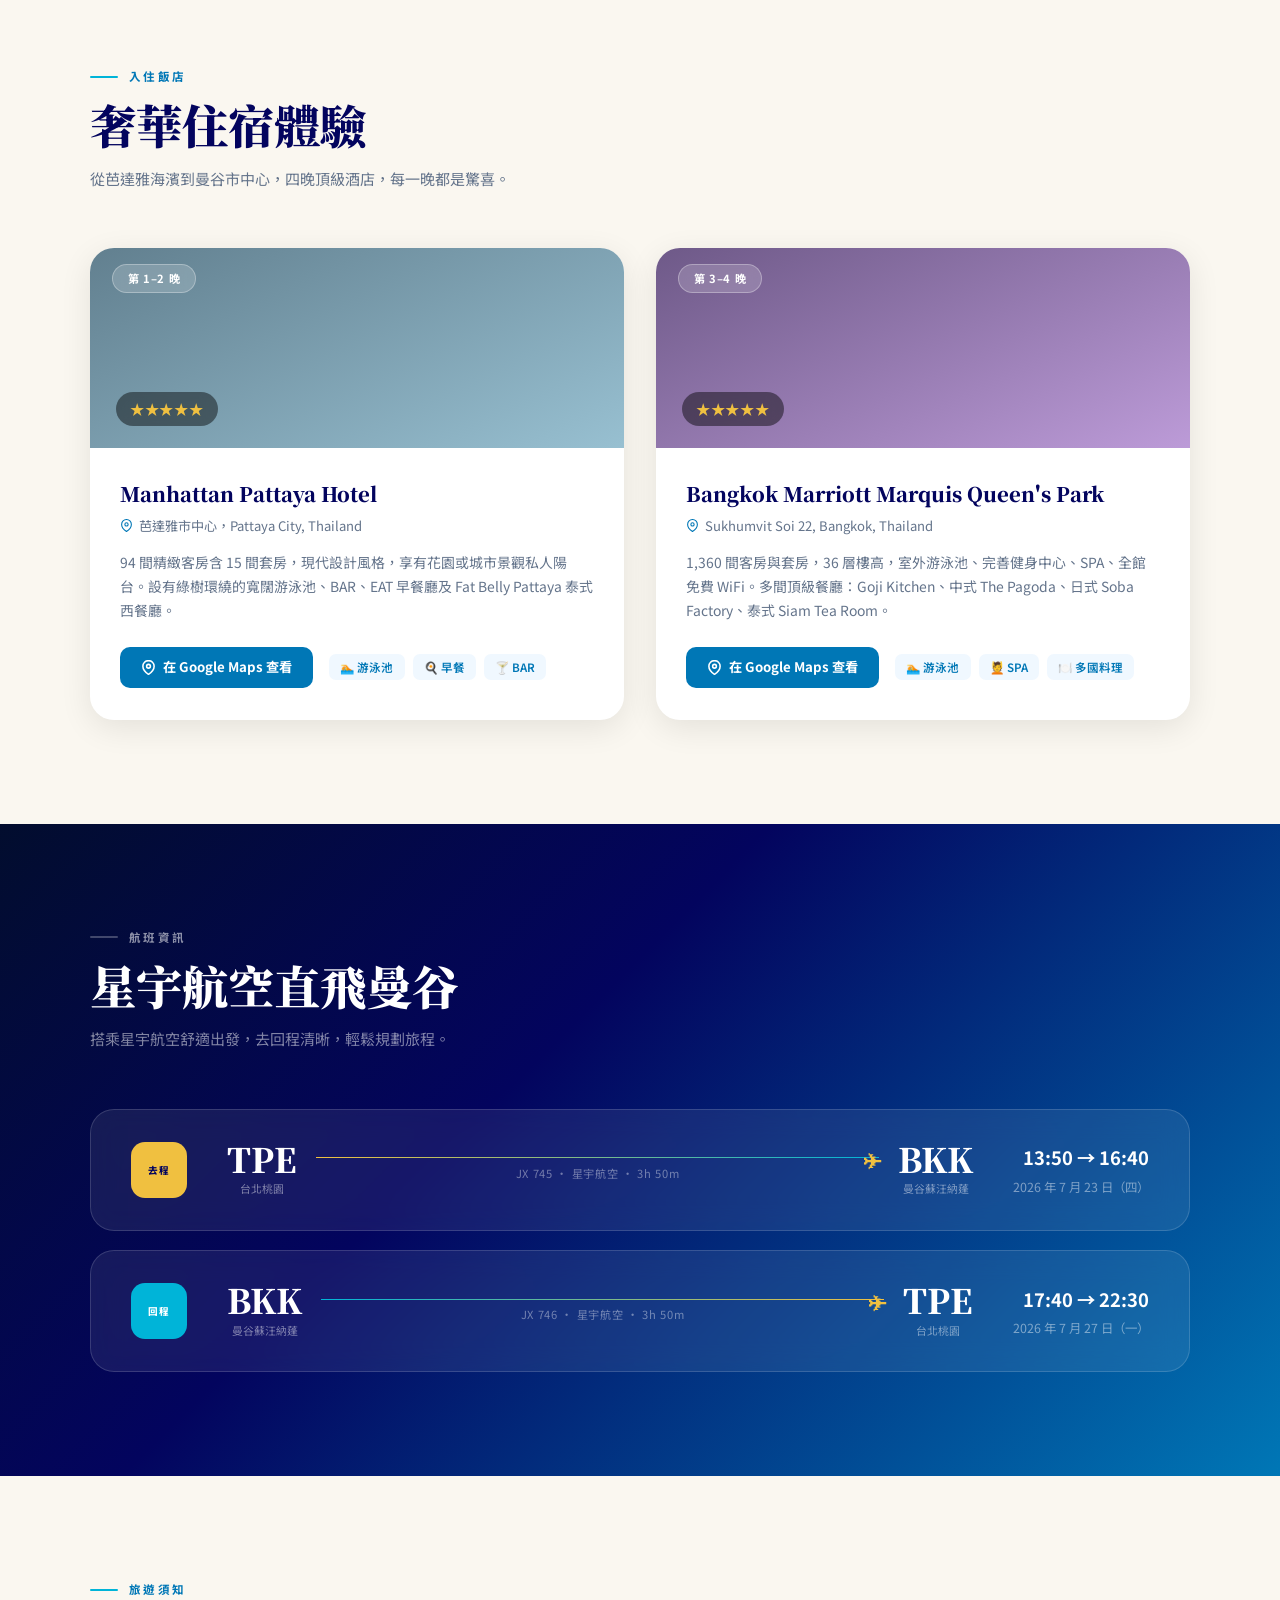
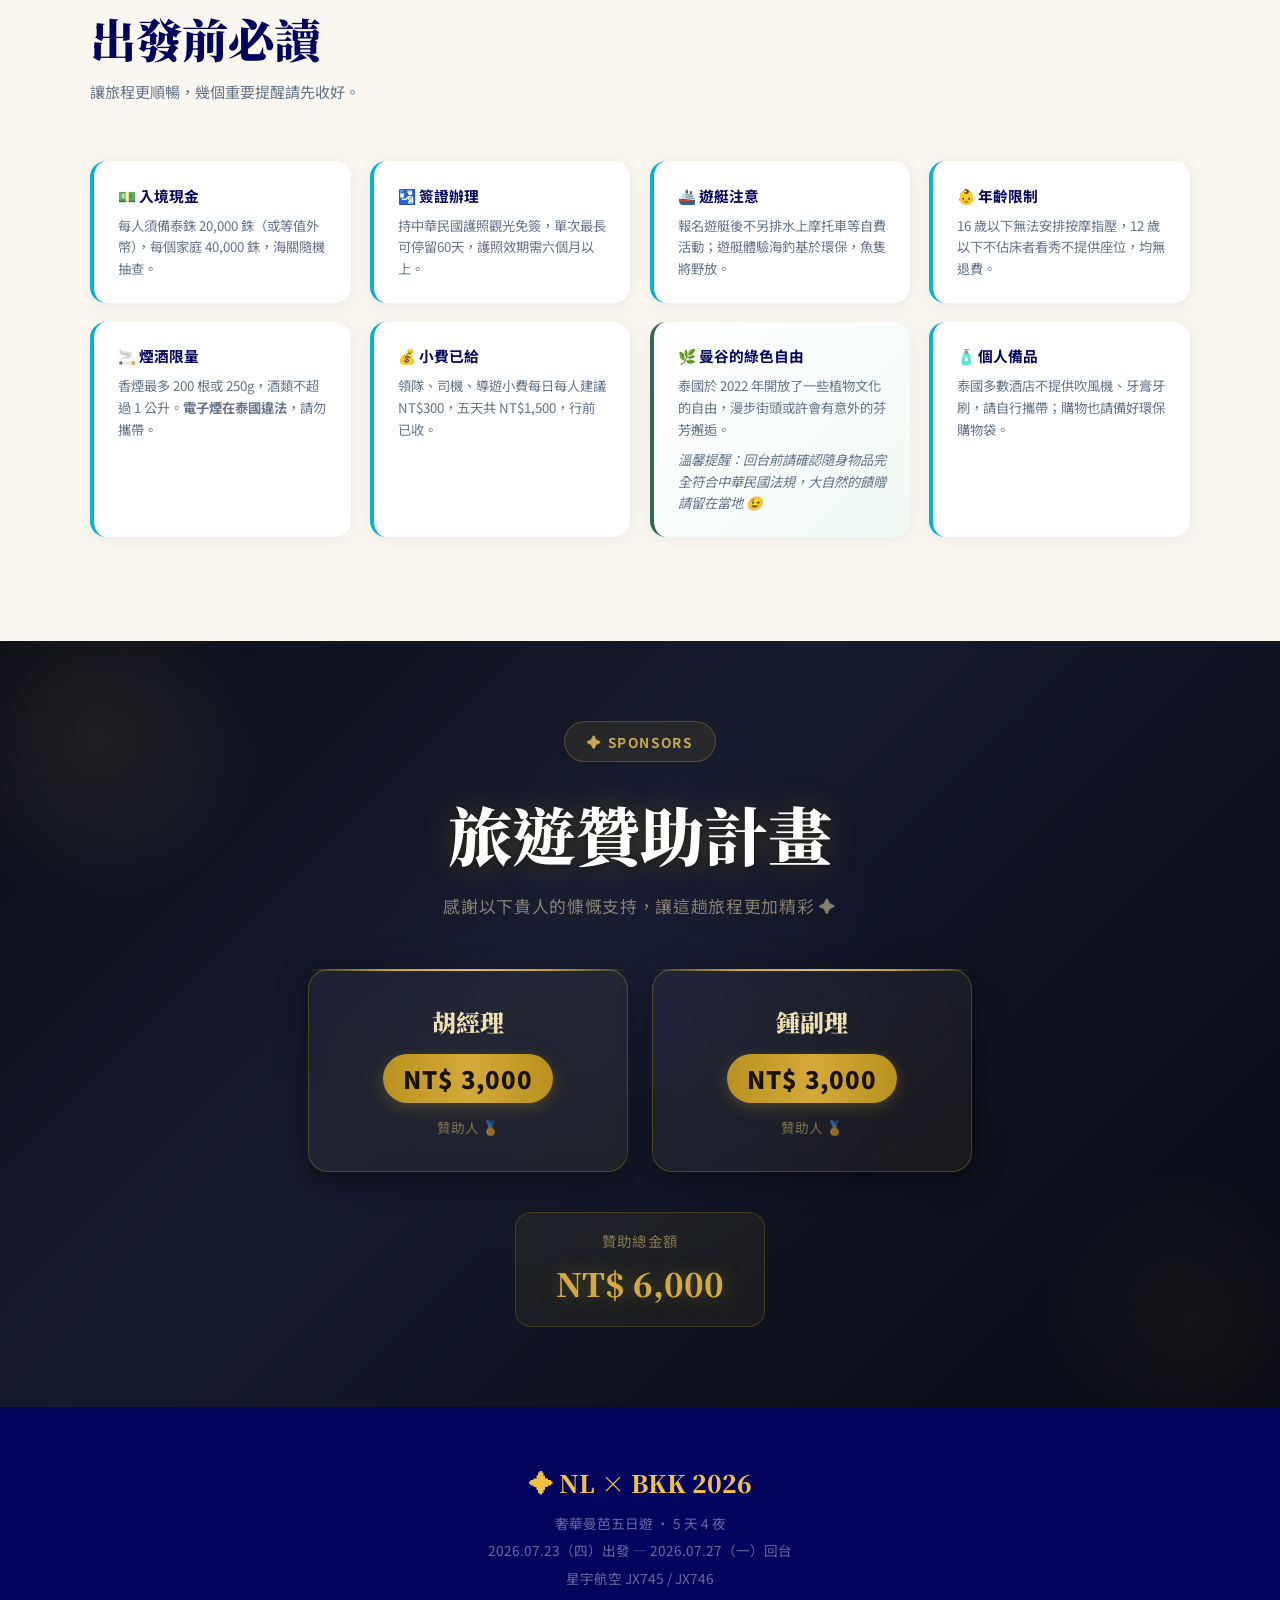
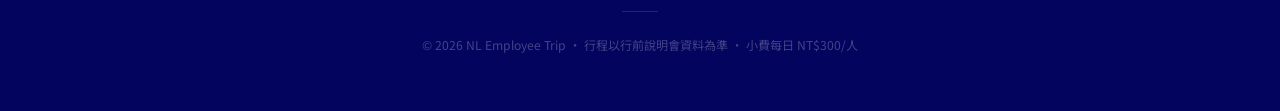
==== commit d1129166: "update" ====
--- a/index.html
+++ b/index.html
@@ -489,7 +489,7 @@
           font-weight:900;
           color:#f0e0b0;
           margin-bottom:.3rem;
-        ">胡傑明 經理</div>
+        ">胡經理</div>
         <div style="
           display:inline-block;
           background:linear-gradient(90deg,#b8911e,#d4aa3a,#b8911e);
@@ -525,7 +525,7 @@
           font-weight:900;
           color:#f0e0b0;
           margin-bottom:.3rem;
-        ">鍾宇陽 副理</div>
+        ">鍾副理</div>
         <div style="
           display:inline-block;
           background:linear-gradient(90deg,#b8911e,#d4aa3a,#b8911e);
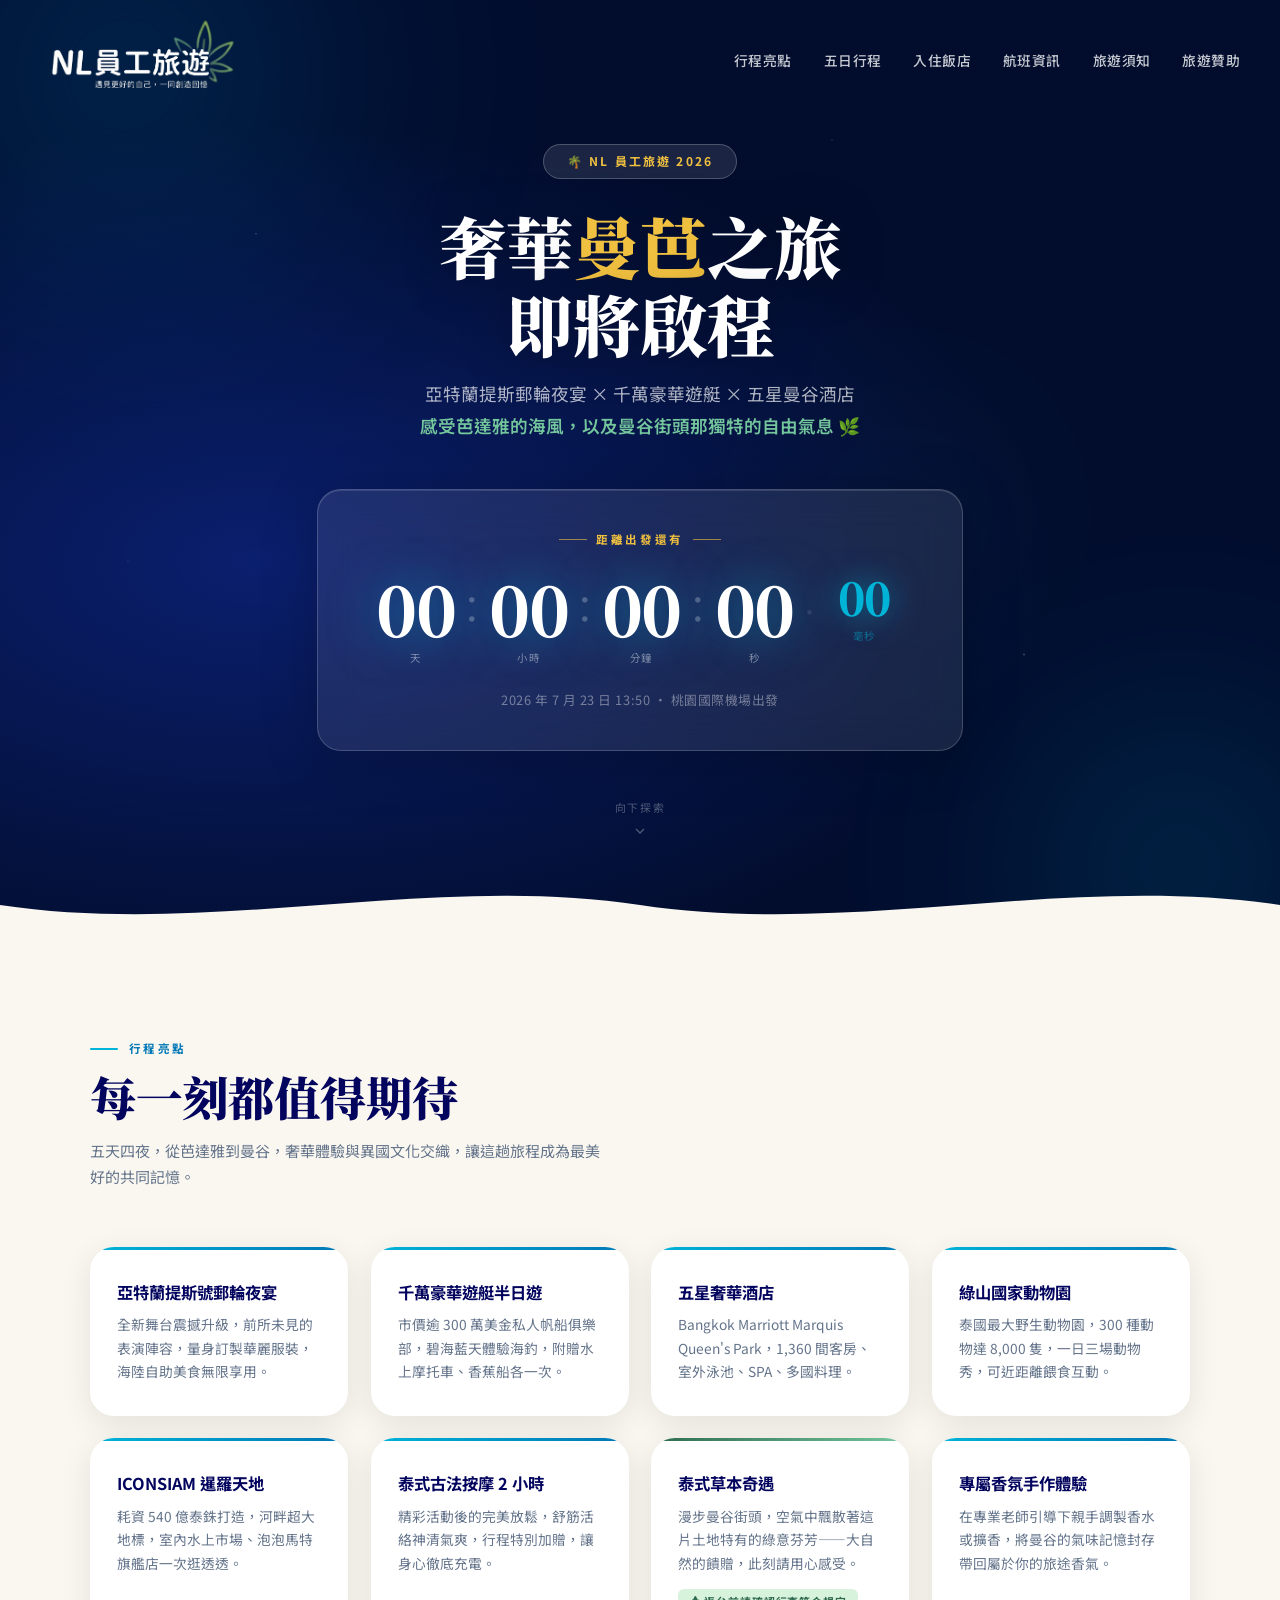
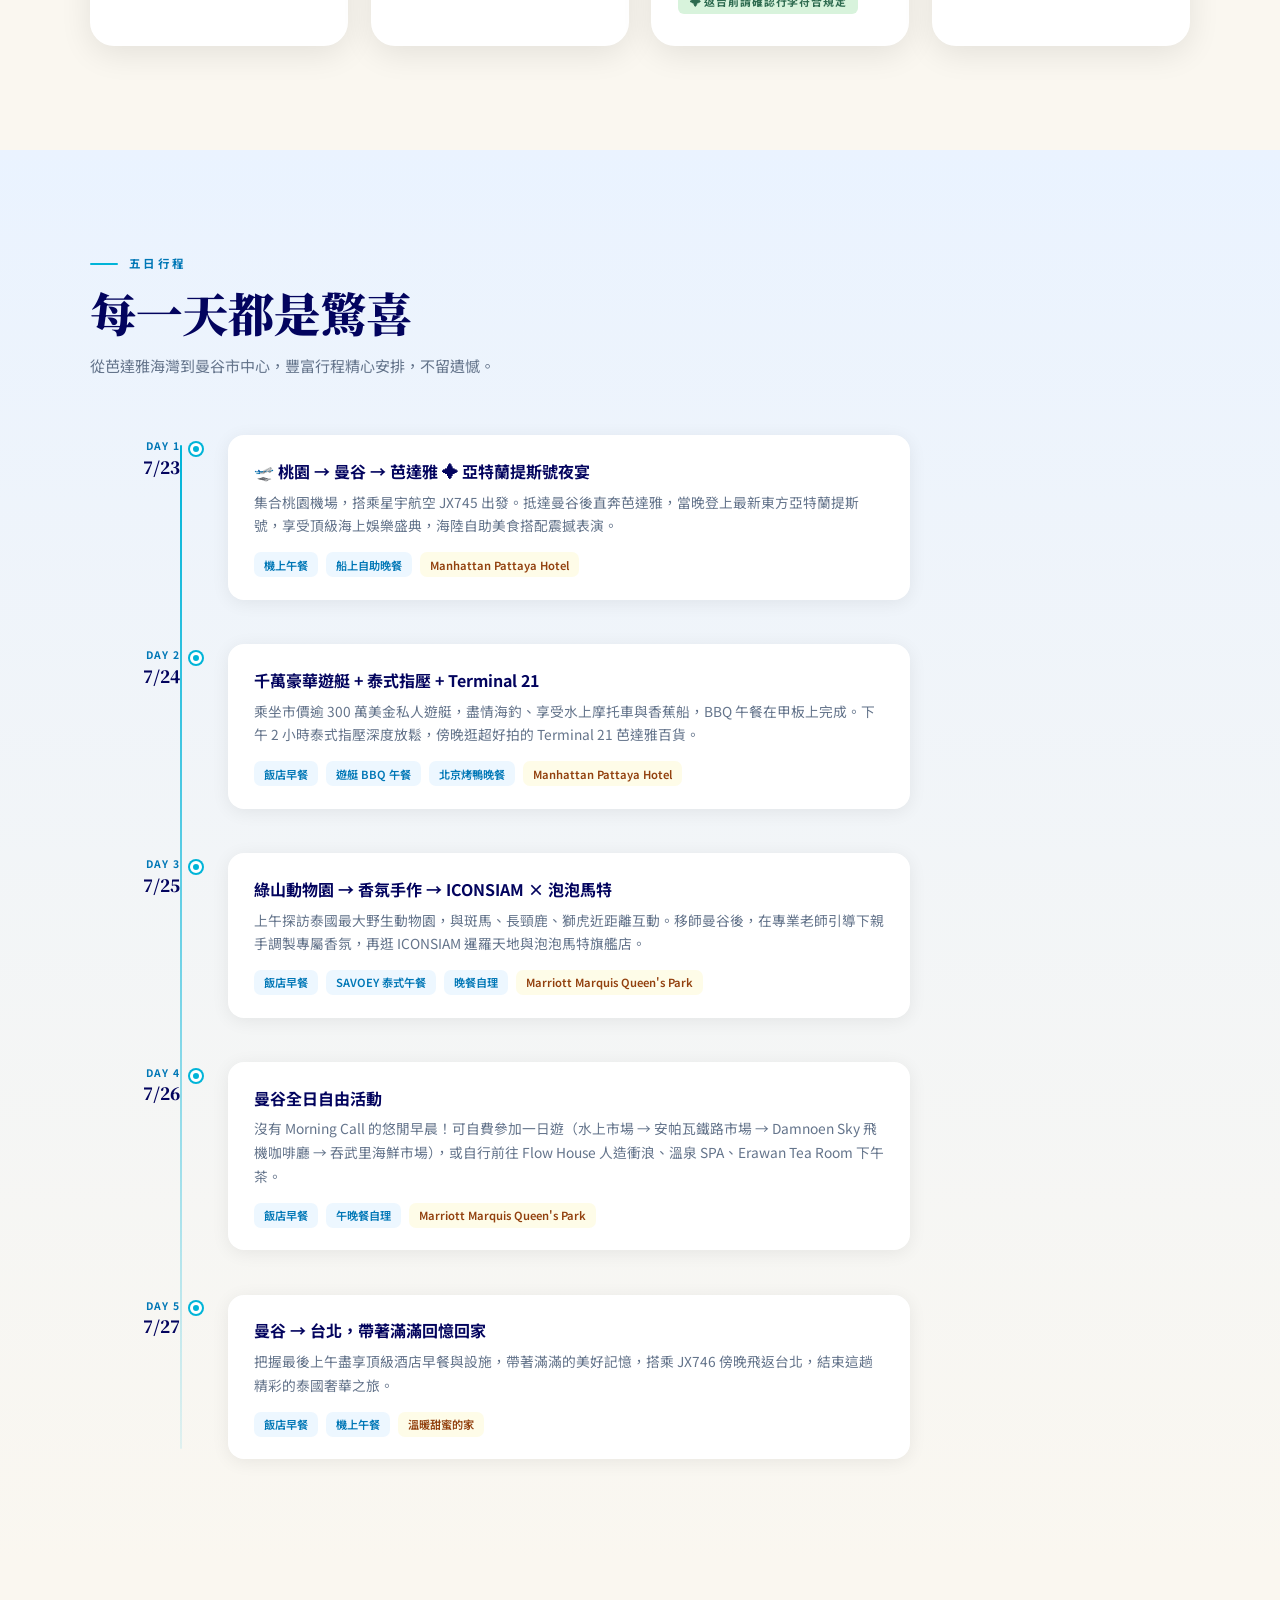
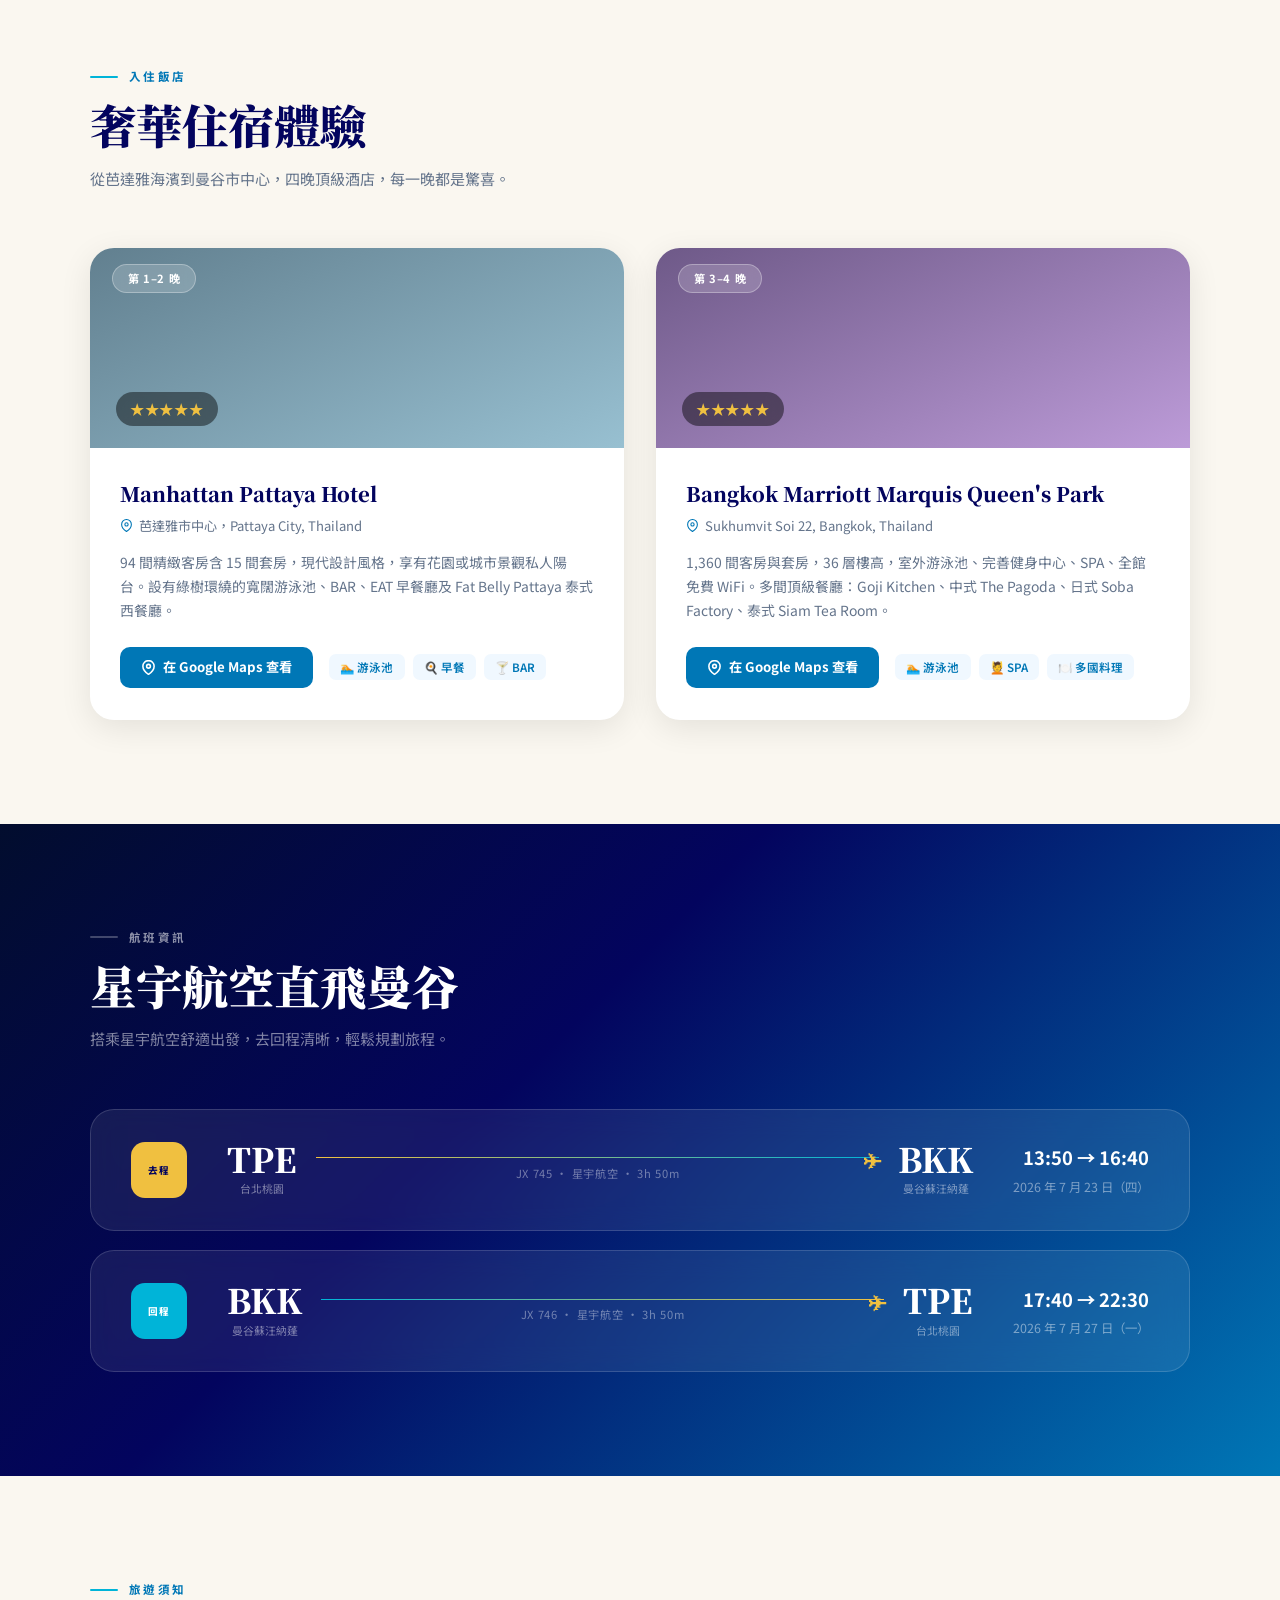
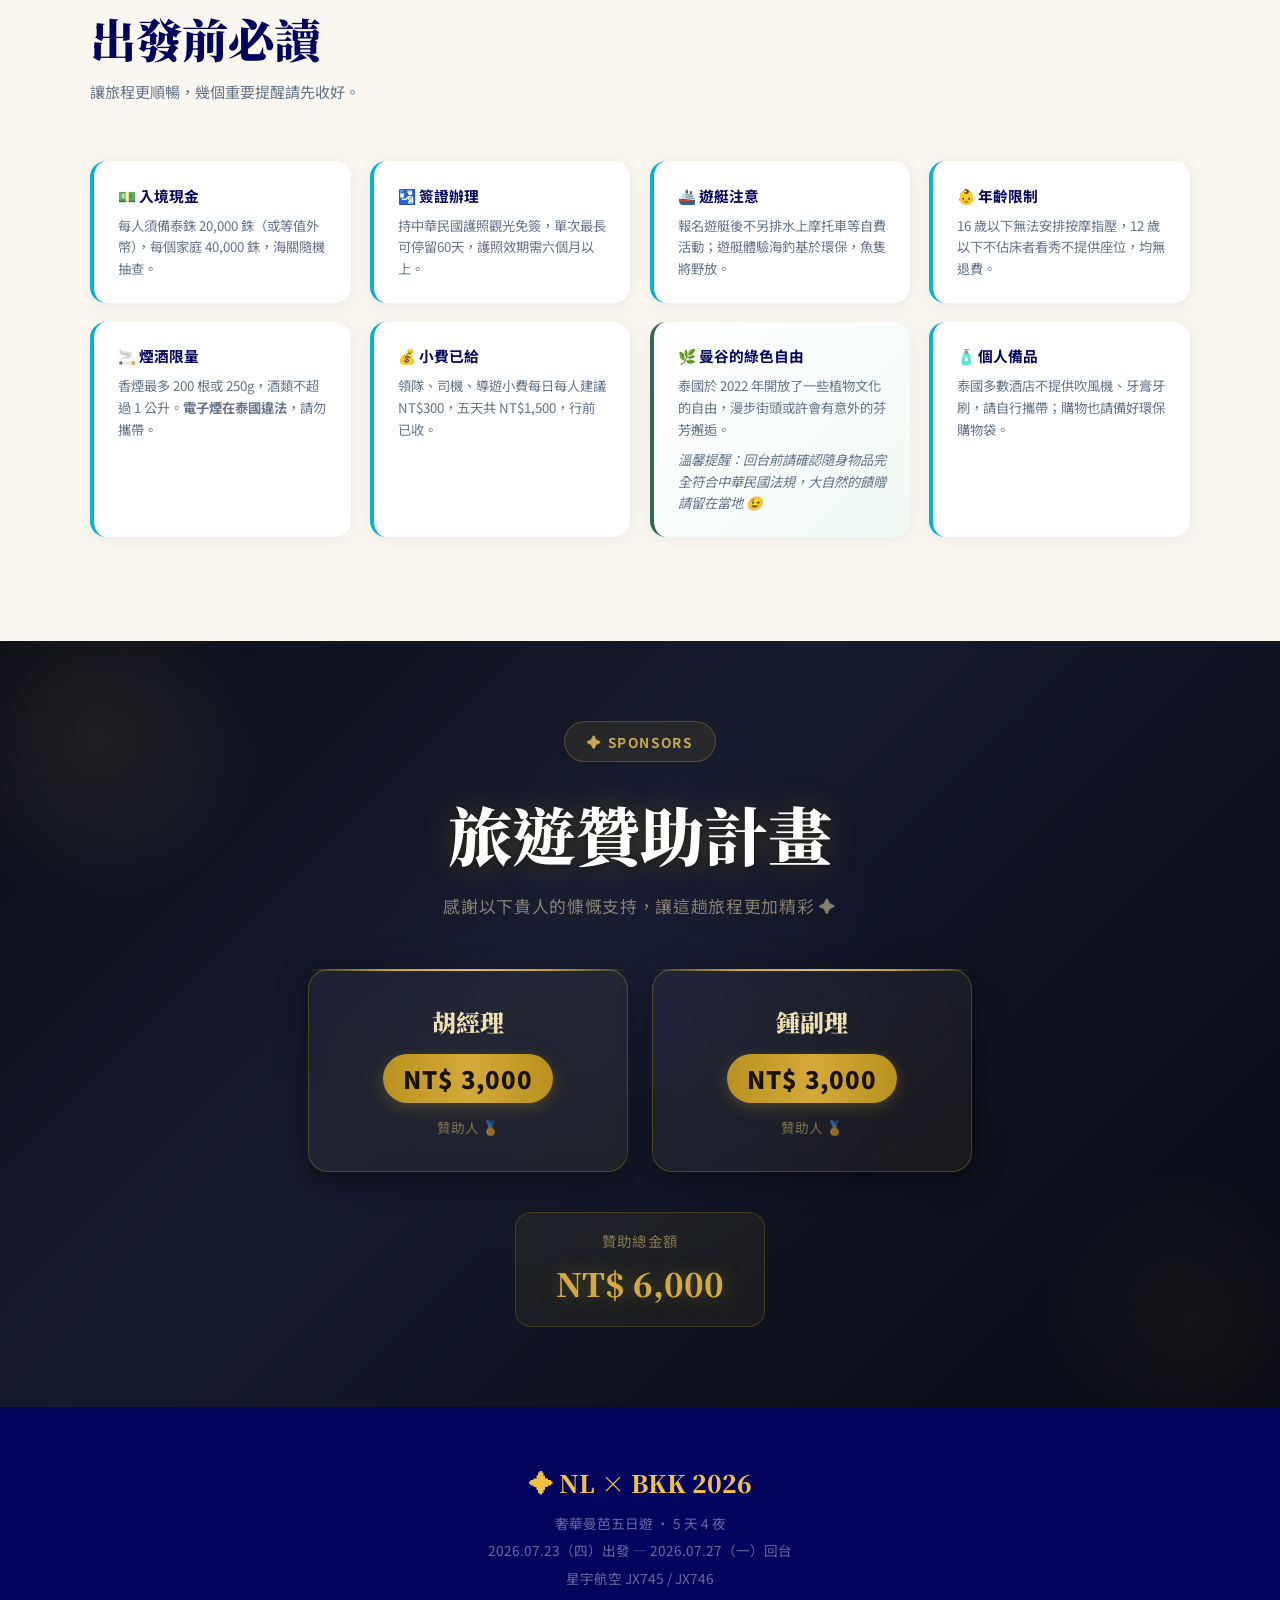
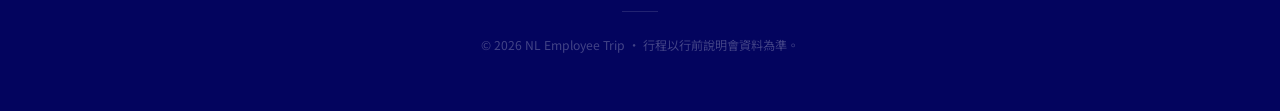
==== commit e849483c: "update" ====
--- a/index.html
+++ b/index.html
@@ -571,7 +571,7 @@
   <p class="footer-line">2026.07.23（四）出發 — 2026.07.27（一）回台</p>
   <p class="footer-line">星宇航空 JX745 / JX746</p>
   <div class="footer-divider"></div>
-  <p class="footer-legal">© 2026 NL Employee Trip · 行程以行前說明會資料為準 · 小費每日 NT$300/人</p>
+  <p class="footer-legal">© 2026 NL Employee Trip · 行程以行前說明會資料為準。</p>
 </footer>
 
 <!-- ── Scripts ── -->
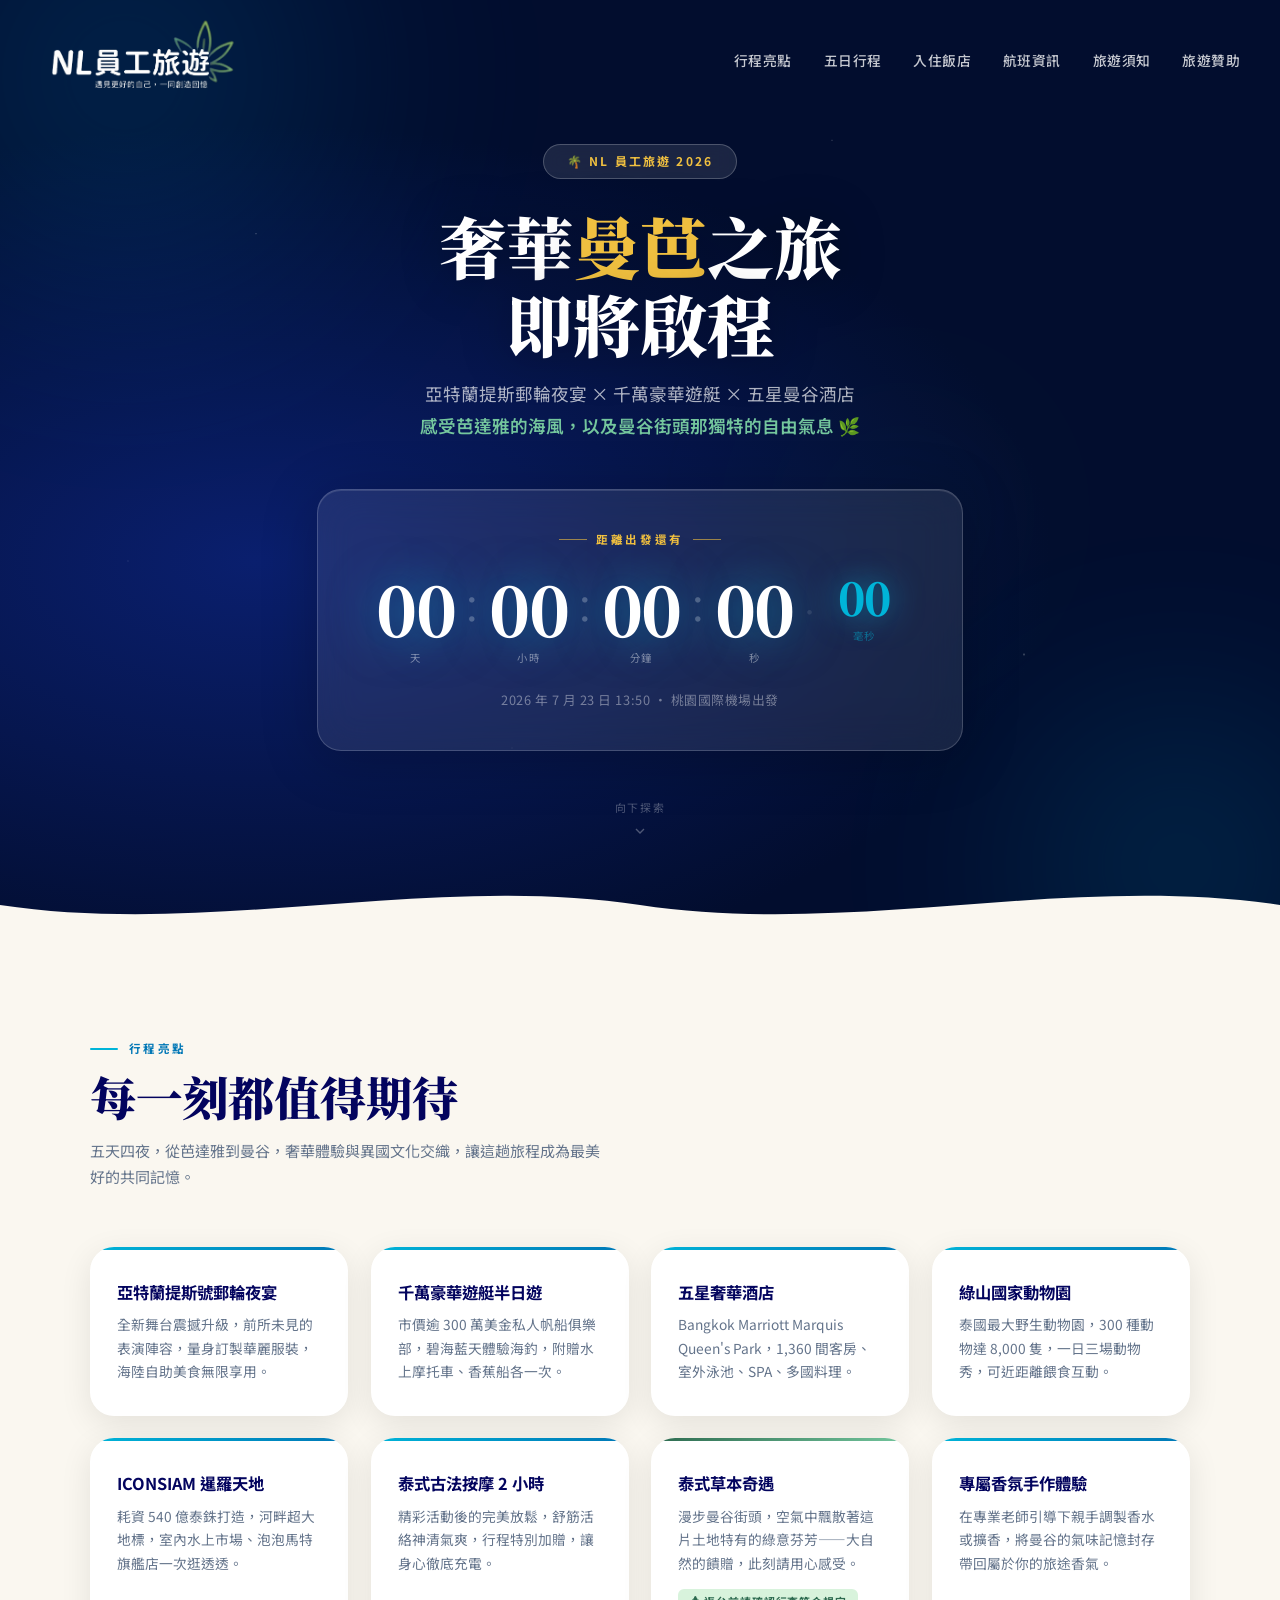
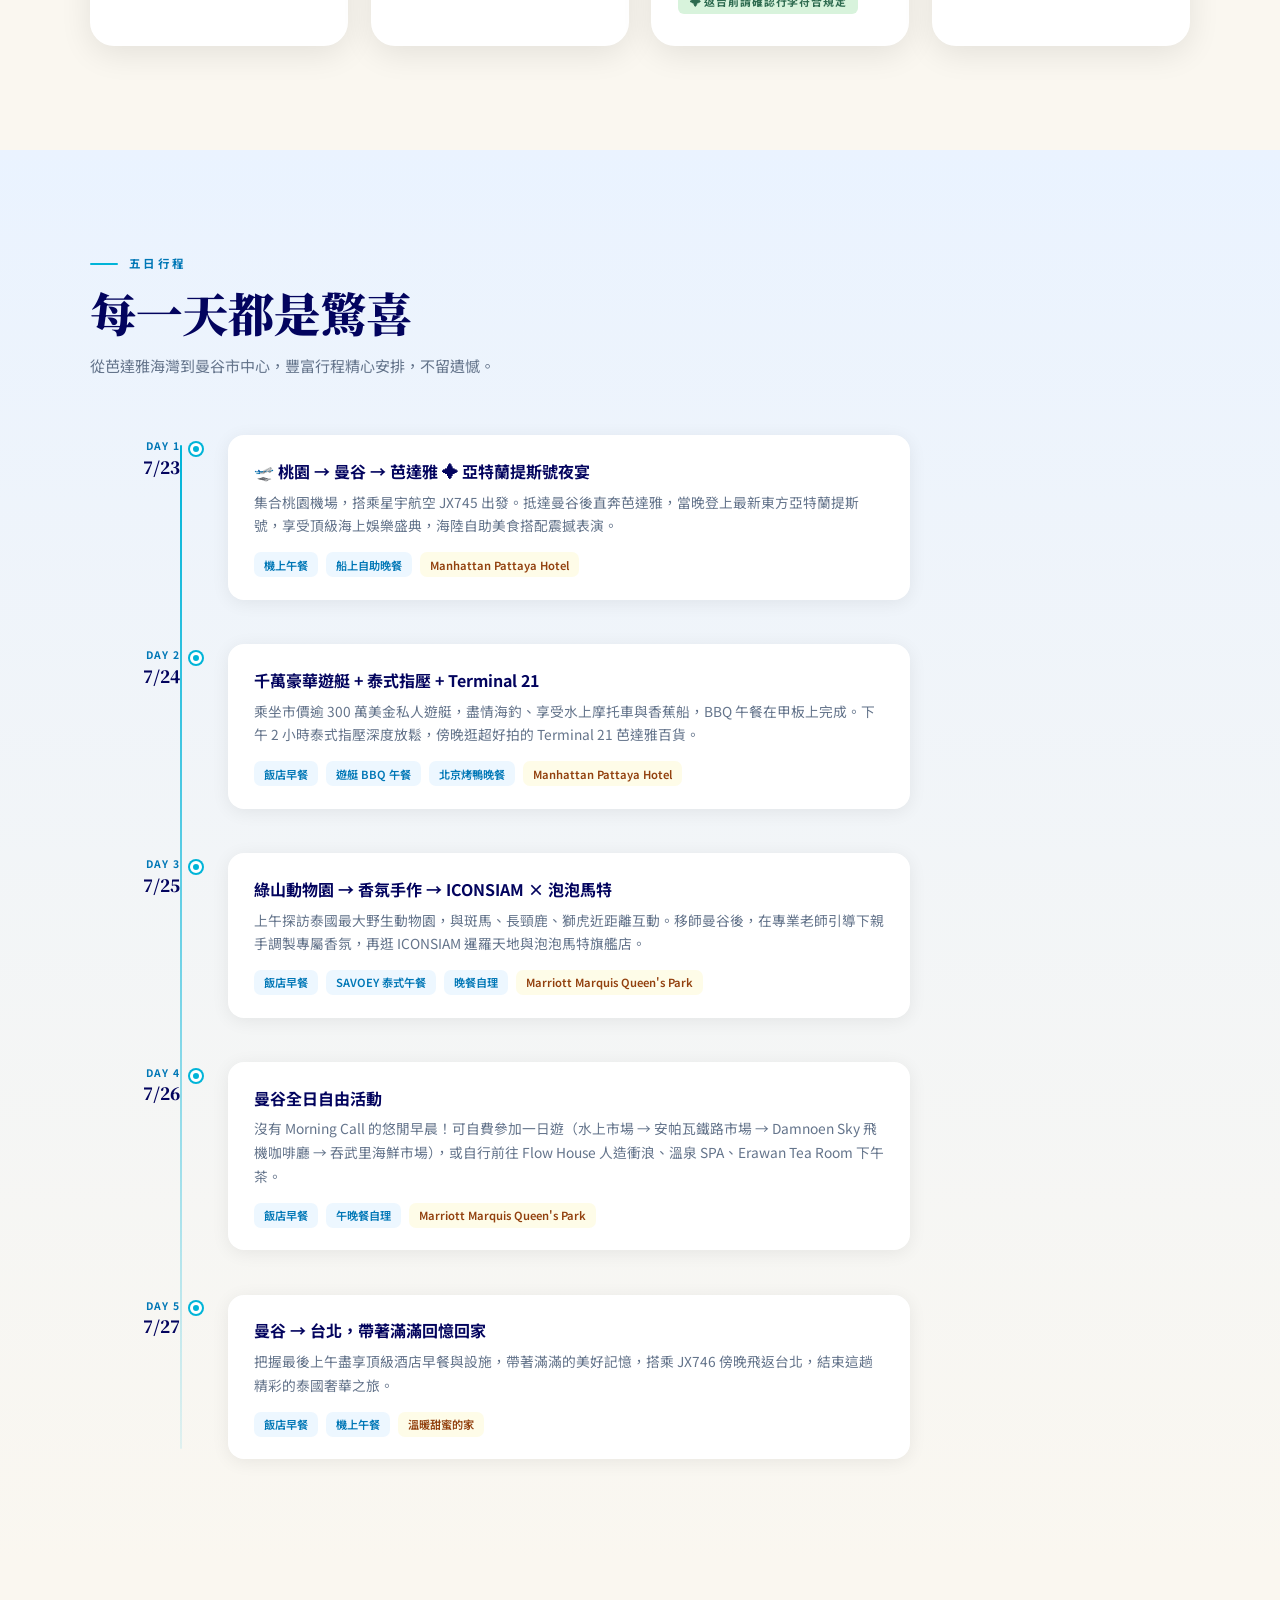
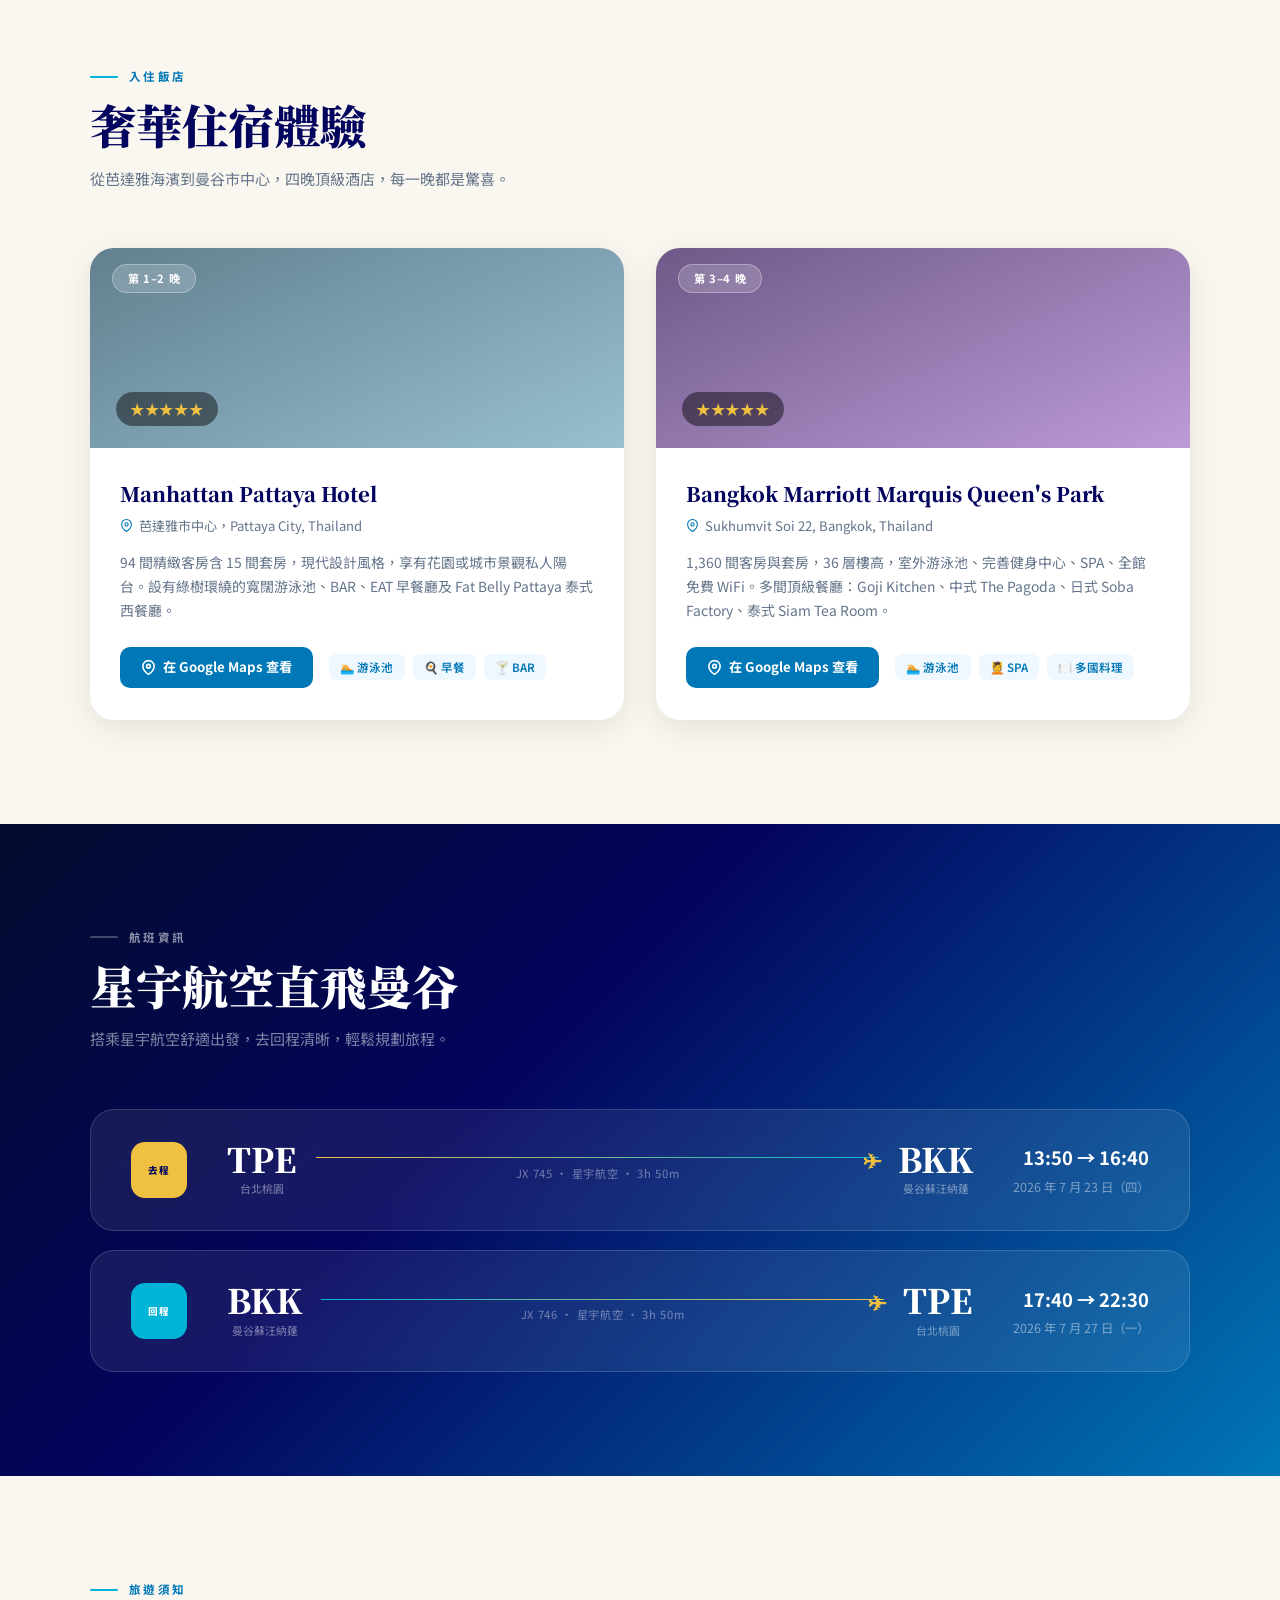
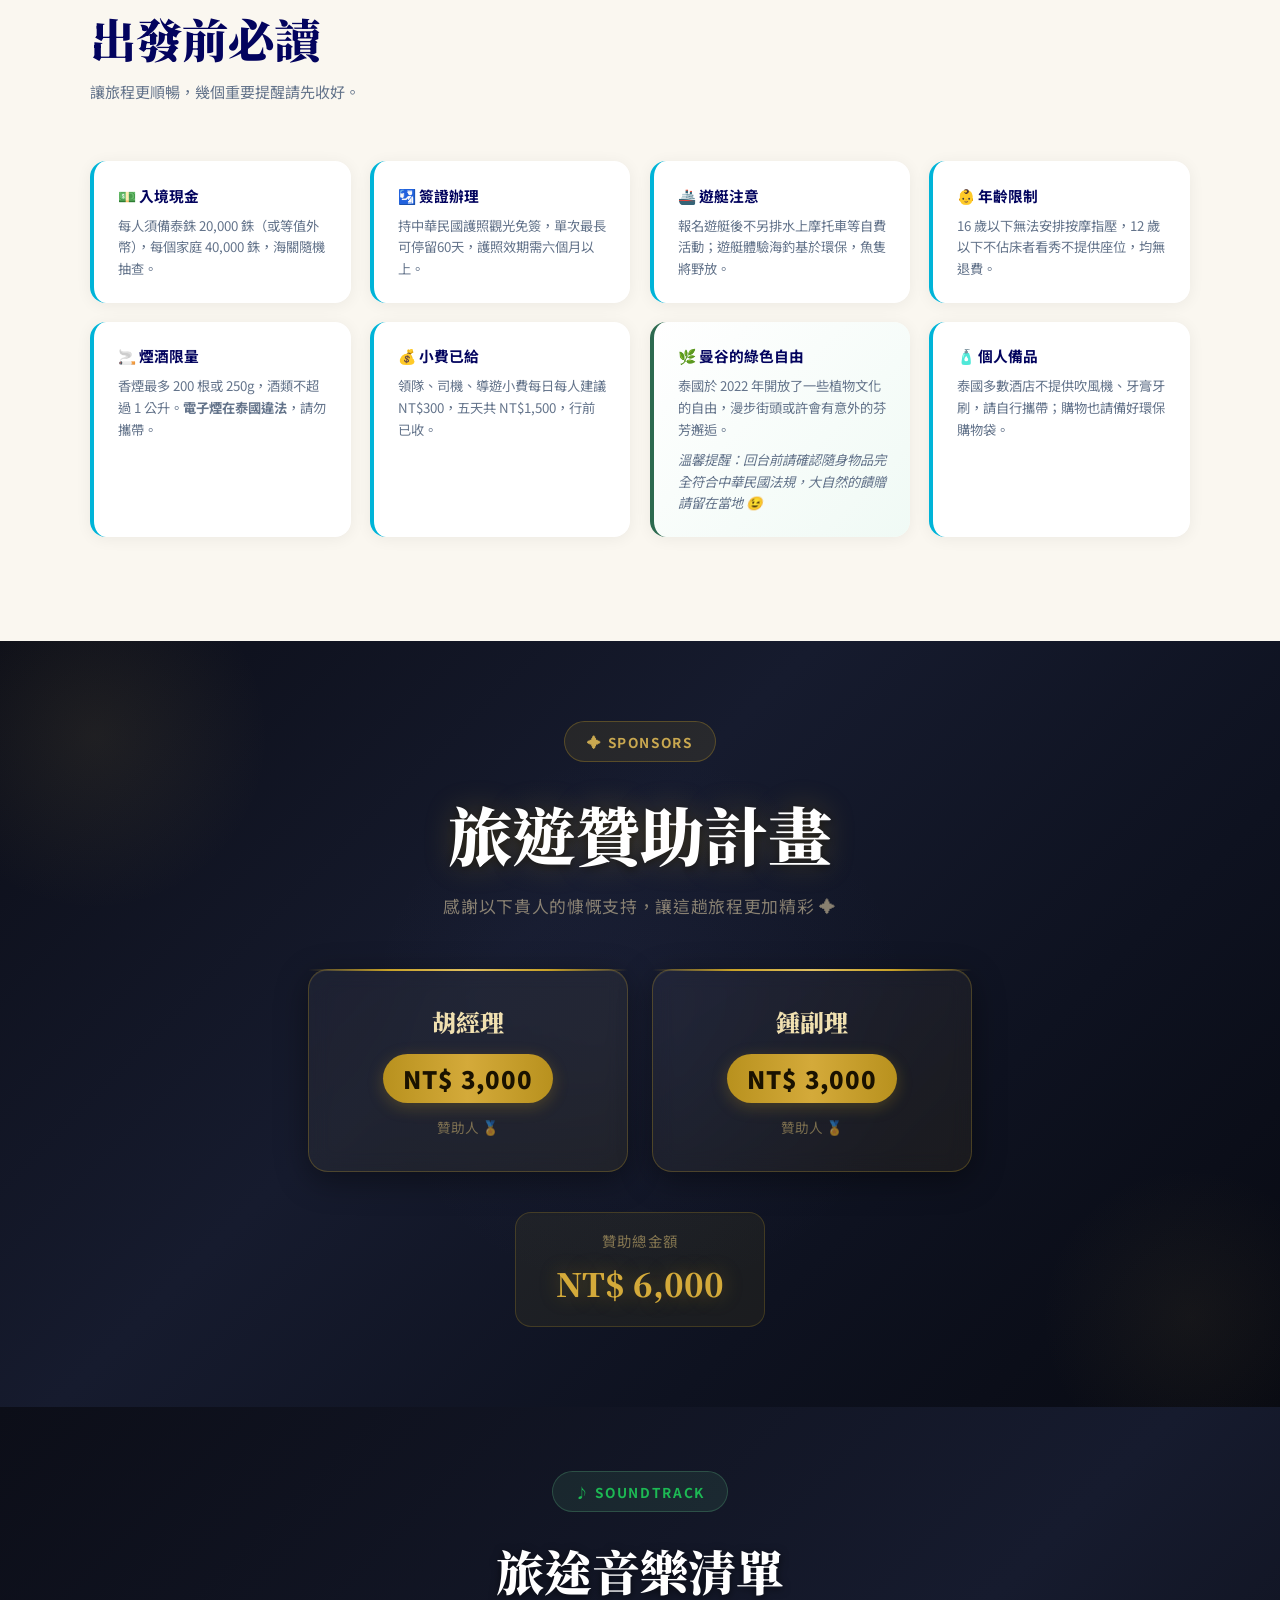
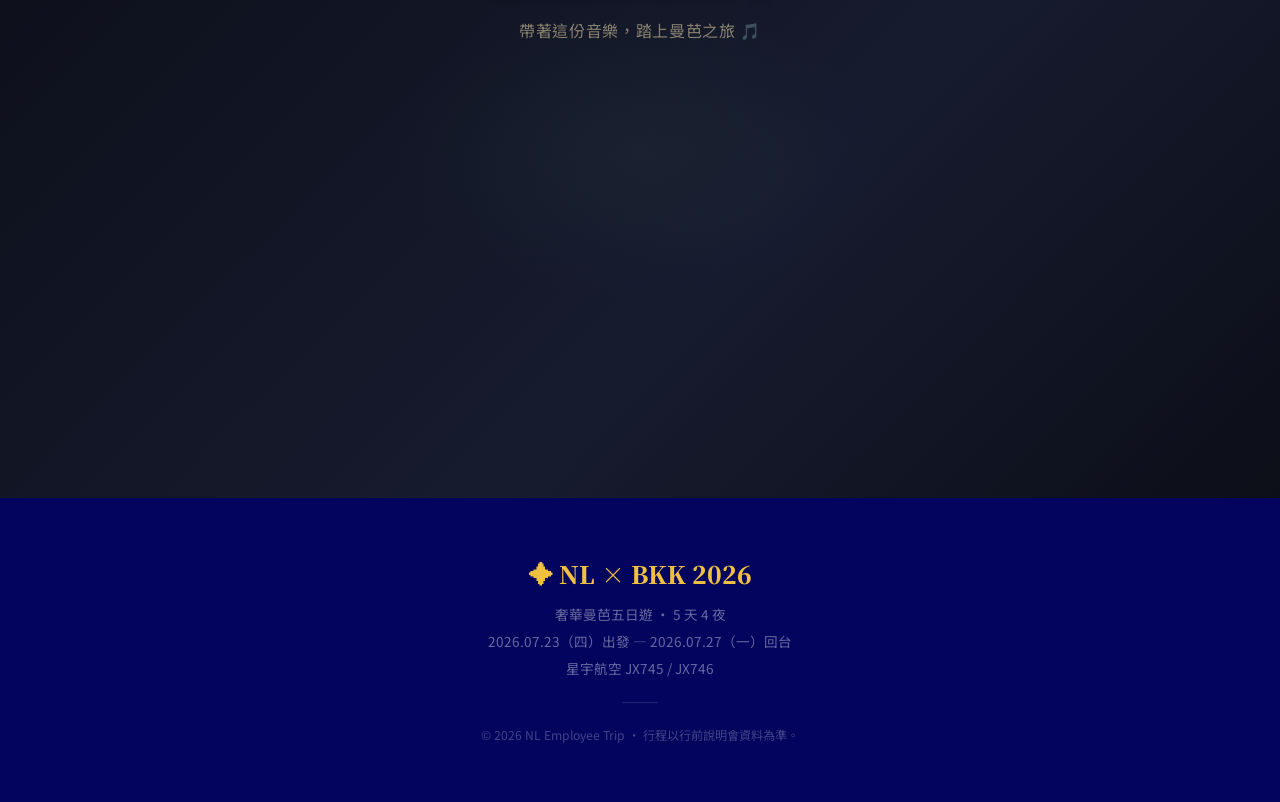
==== commit 24750575: "update" ====
--- a/index.html
+++ b/index.html
@@ -564,6 +564,36 @@
   </div>
 </section>
 
+<!-- ── Music ── -->
+<section id="music" style="
+  background: linear-gradient(135deg, #0c0e18 0%, #161b2e 60%, #0c0e18 100%);
+  padding: 4rem 0;
+  text-align: center;
+  position: relative;
+  overflow: hidden;
+">
+  <div style="position:absolute;top:50%;left:50%;transform:translate(-50%,-50%);width:500px;height:300px;background:radial-gradient(ellipse,rgba(100,180,140,0.06) 0%,transparent 70%);pointer-events:none;"></div>
+  <div class="inner" style="position:relative;z-index:1;">
+    <div data-aos="zoom-in" style="display:inline-block;background:rgba(100,200,140,0.1);border:1.5px solid rgba(100,200,140,0.25);border-radius:999px;padding:.4rem 1.4rem;margin-bottom:1.2rem;">
+      <span style="color:#1DB954;font-size:.85rem;font-weight:700;letter-spacing:.12em;text-transform:uppercase;">♪ Soundtrack</span>
+    </div>
+    <h2 data-aos="fade-up" data-aos-delay="60" style="
+      font-family:'Noto Serif TC',serif;
+      font-size:clamp(1.8rem,5vw,3rem);
+      font-weight:900;
+      color:#fff;
+      margin:0 0 .4rem;
+      text-shadow:0 2px 8px rgba(0,0,0,.6);
+    ">旅途音樂清單</h2>
+    <p data-aos="fade-up" data-aos-delay="100" style="color:rgba(200,185,150,0.65);font-size:1rem;margin-bottom:2rem;letter-spacing:.04em;">
+      帶著這份音樂，踏上曼芭之旅 🎵
+    </p>
+    <div data-aos="fade-up" data-aos-delay="150" style="max-width:600px;margin:0 auto;">
+      <iframe data-testid="embed-iframe" style="border-radius:12px" src="https://open.spotify.com/embed/album/0esAewzsTtrQJ52OkY4d1r?utm_source=generator" width="100%" height="352" frameBorder="0" allowfullscreen="" allow="autoplay; clipboard-write; encrypted-media; fullscreen; picture-in-picture" loading="lazy"></iframe>
+    </div>
+  </div>
+</section>
+
 <!-- ── Footer ── -->
 <footer>
   <div class="footer-logo">✦ NL × BKK 2026</div>
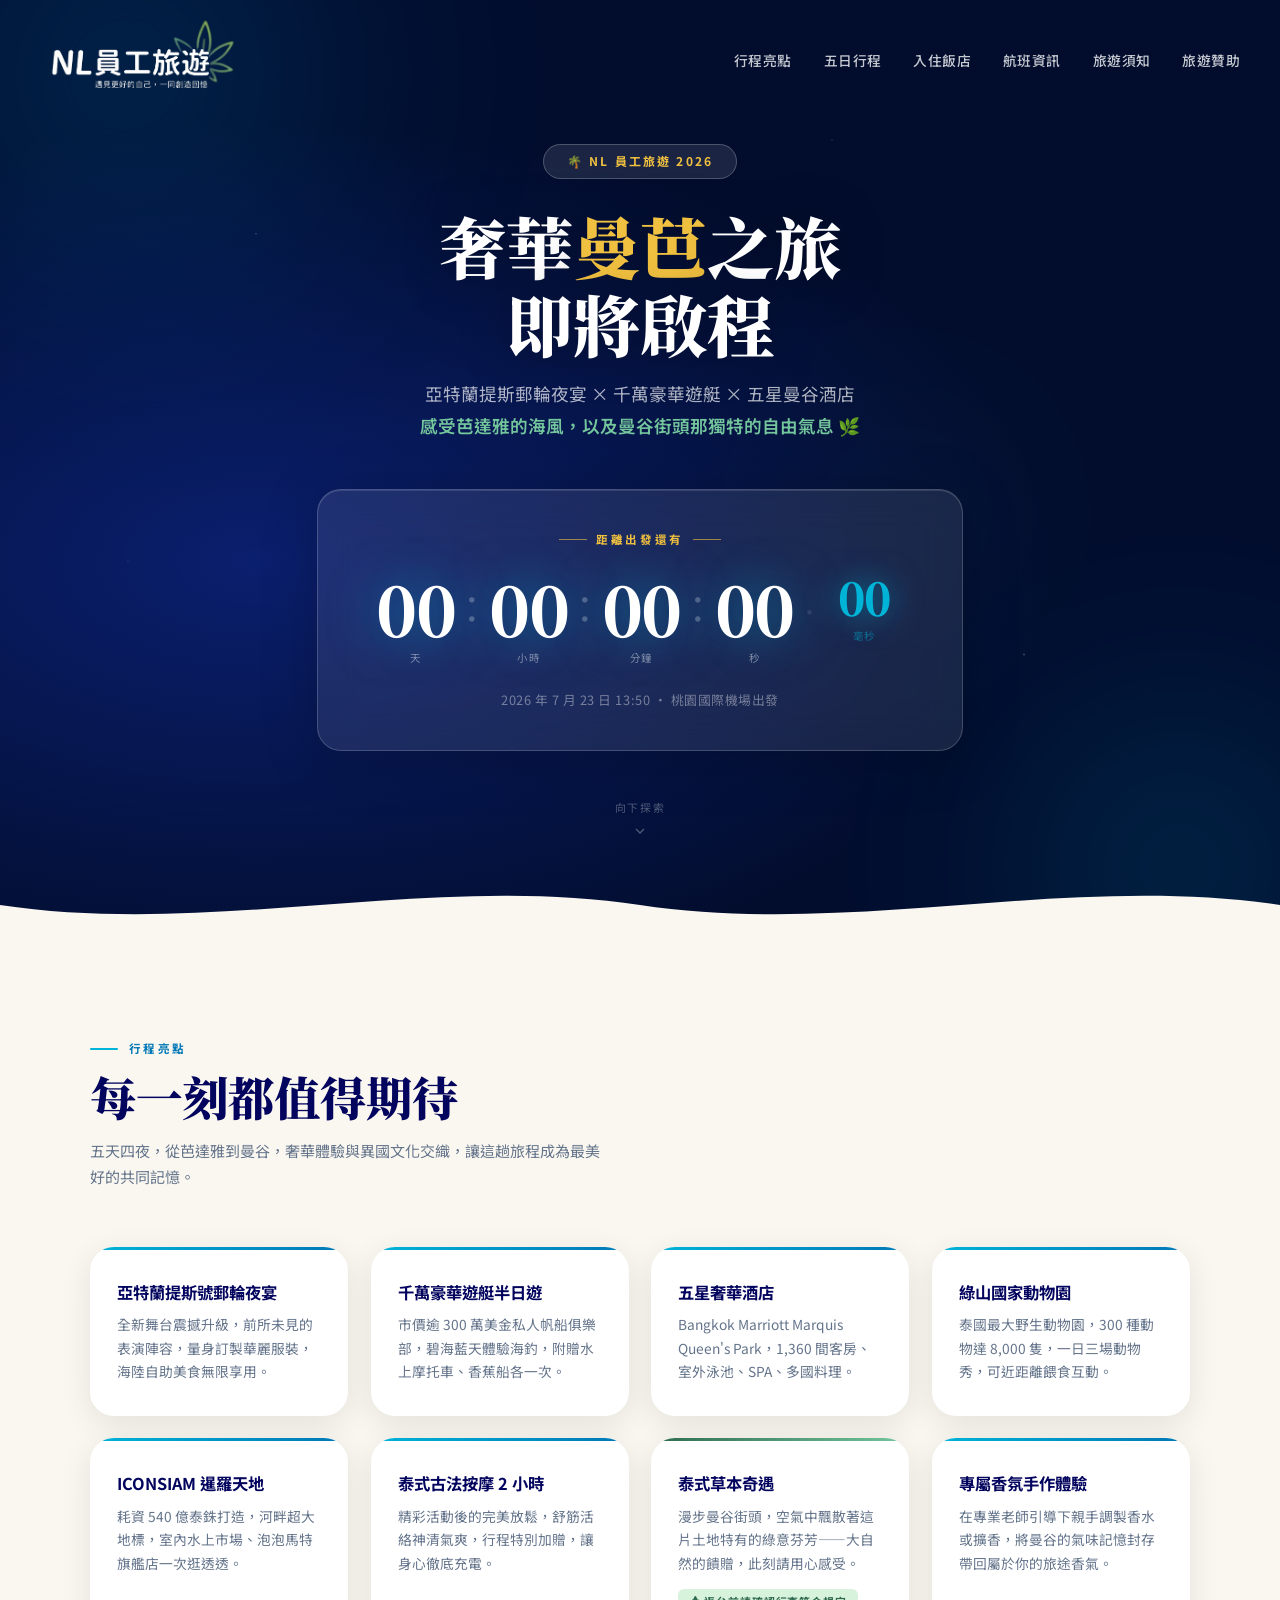
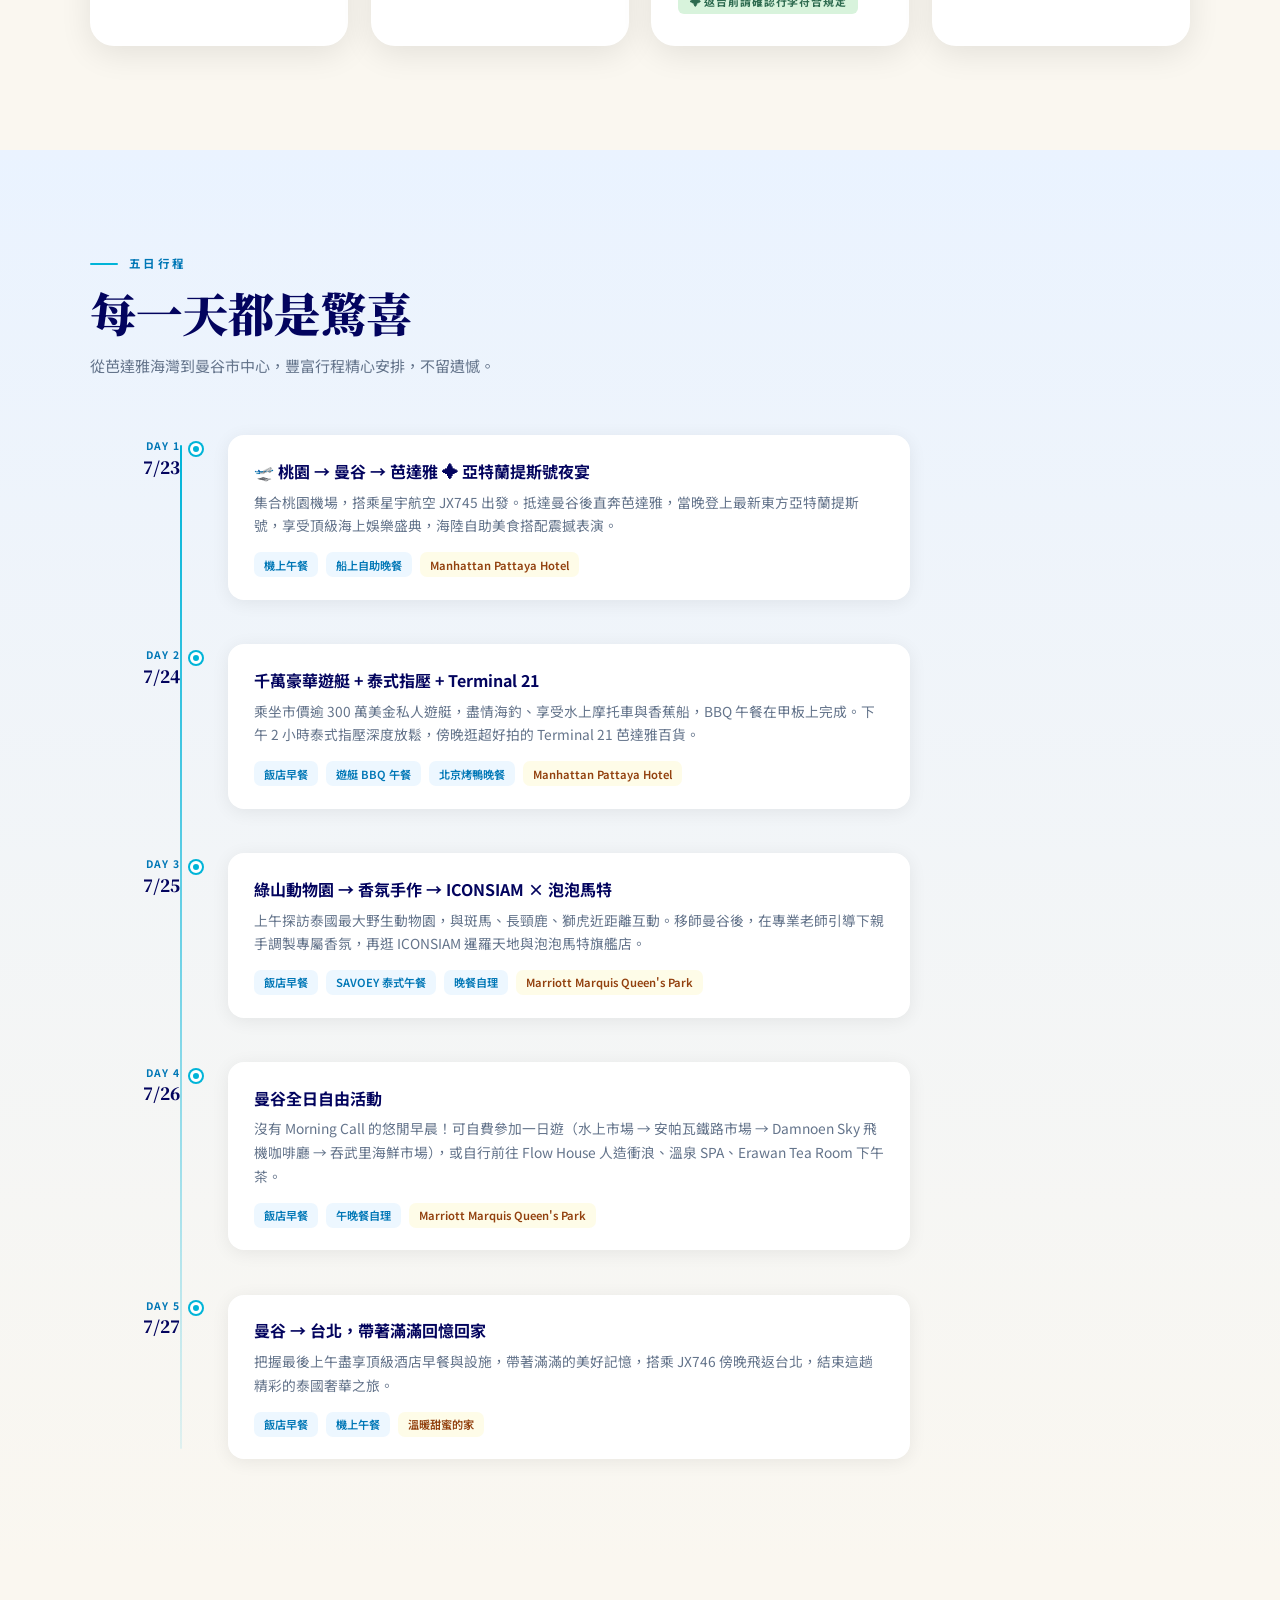
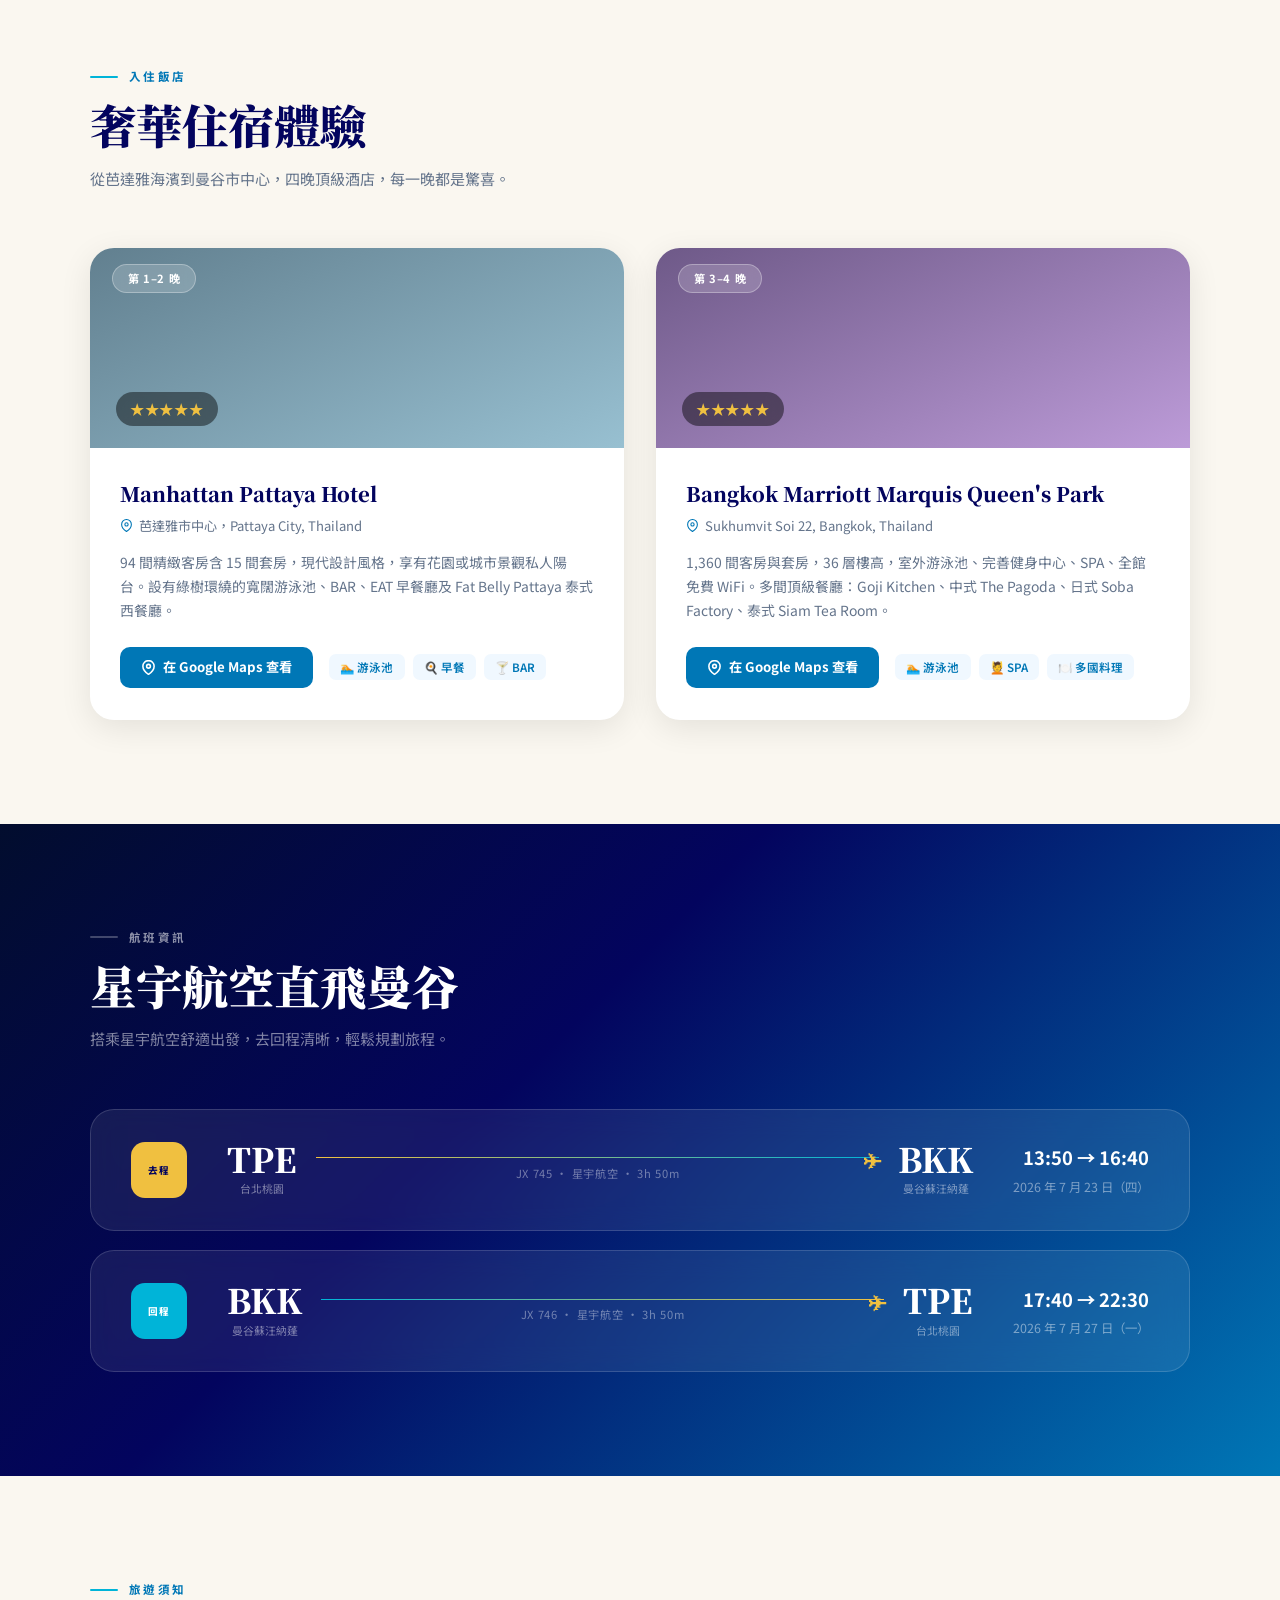
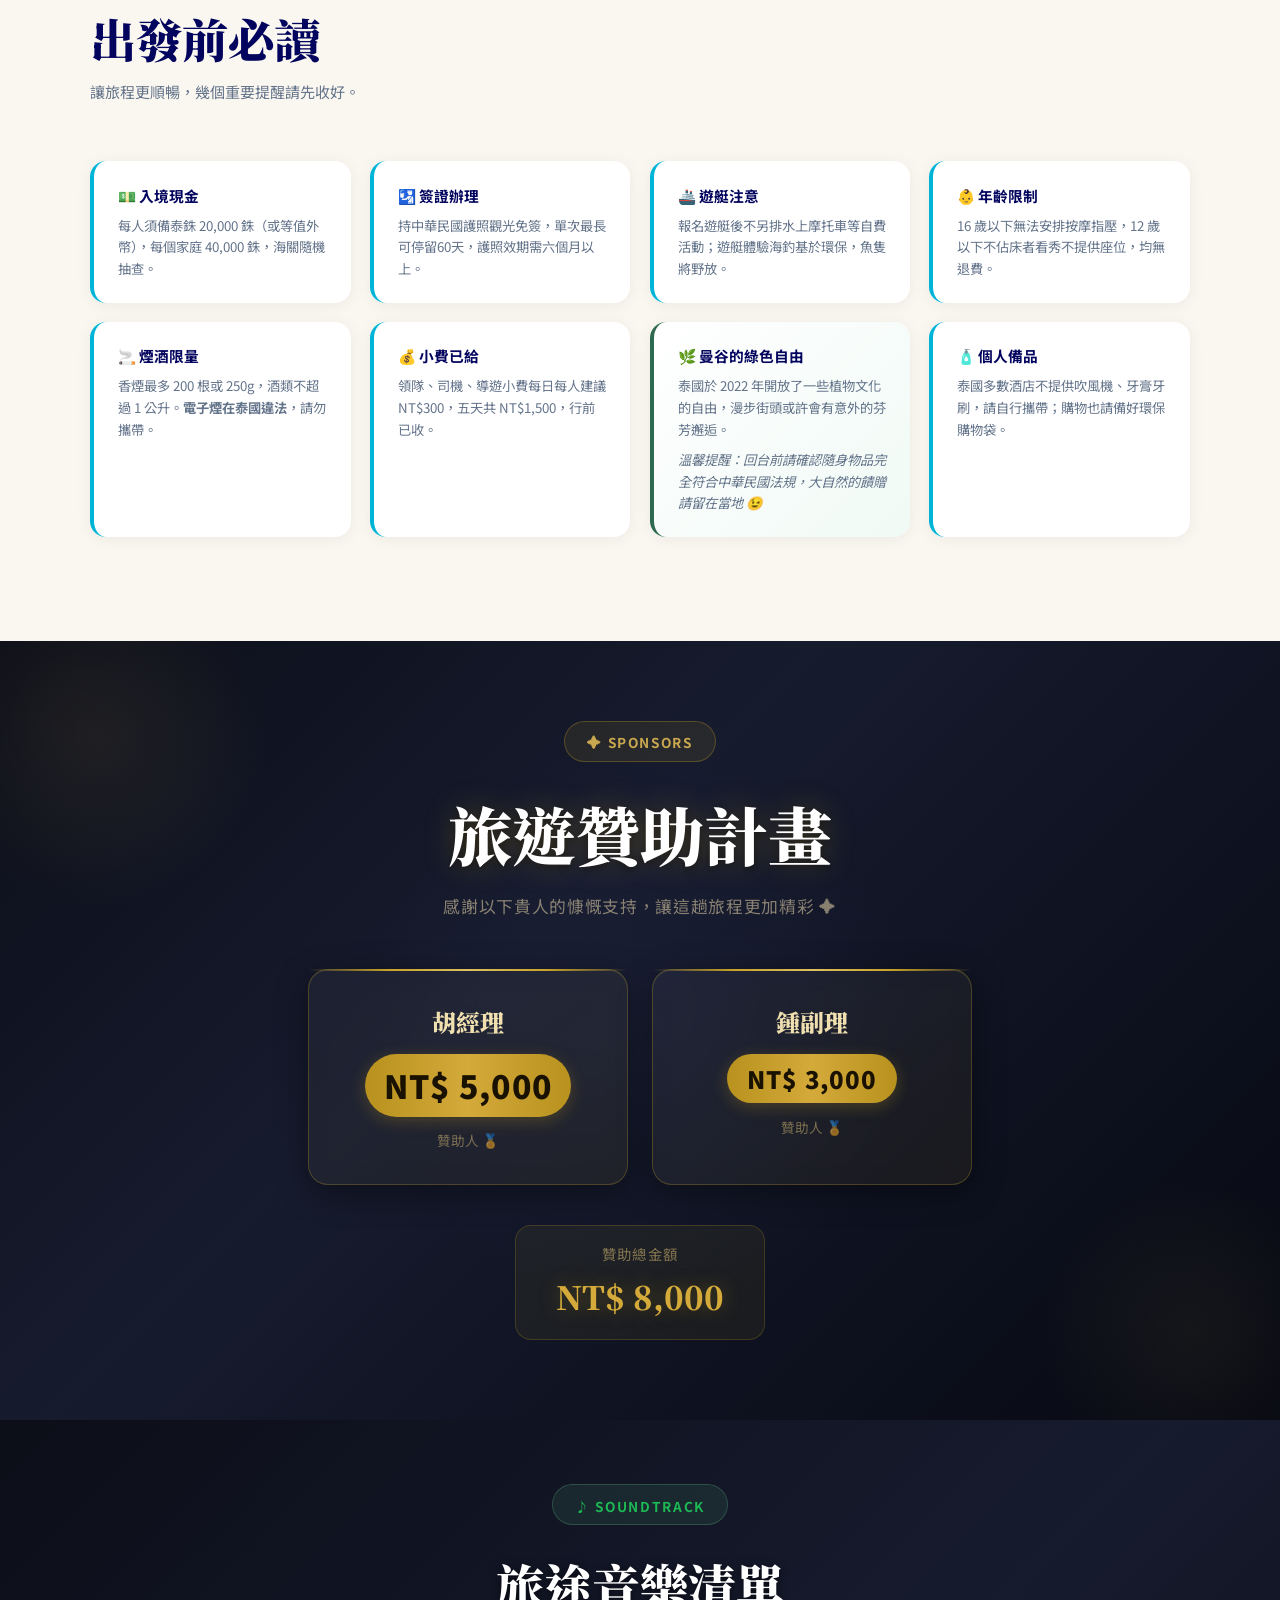
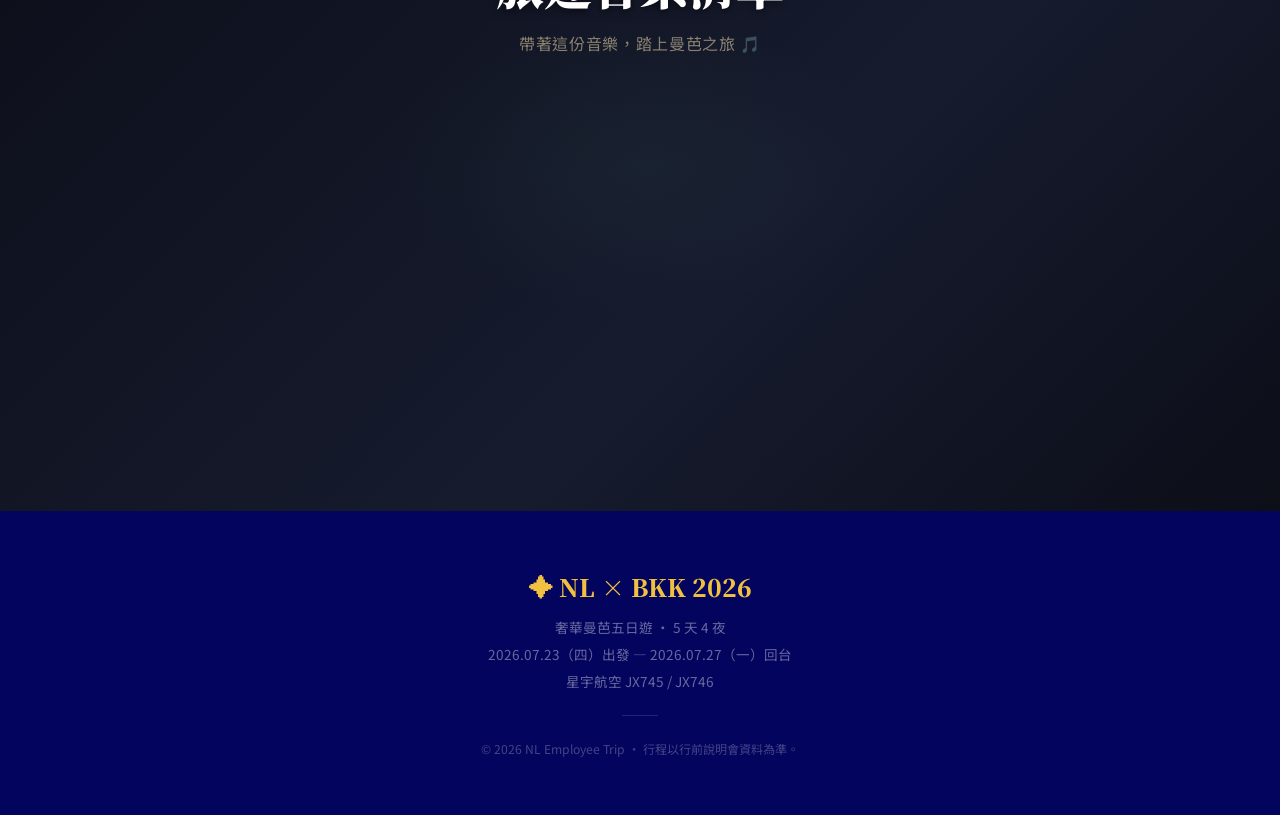
==== commit 90af9320: "update" ====
--- a/index.html
+++ b/index.html
@@ -495,13 +495,13 @@
           background:linear-gradient(90deg,#b8911e,#d4aa3a,#b8911e);
           color:#1a1200;
           font-weight:900;
-          font-size:1.5rem;
+          font-size:2rem;
           padding:.3rem 1.2rem;
           border-radius:999px;
           margin-top:.5rem;
           box-shadow:0 4px 16px rgba(180,140,30,0.3);
           letter-spacing:.04em;
-        ">NT$ 3,000</div>
+        ">NT$ 5,000</div>
         <div style="margin-top:.8rem;color:rgba(200,175,110,0.55);font-size:.85rem;">贊助人 🏅</div>
       </div>
 
@@ -558,7 +558,7 @@
         font-weight:900;
         color:#d4aa3a;
         text-shadow:0 0 20px rgba(201,162,39,0.35);
-      ">NT$ 6,000</div>
+      ">NT$ 8,000</div>
     </div>
 
   </div>
